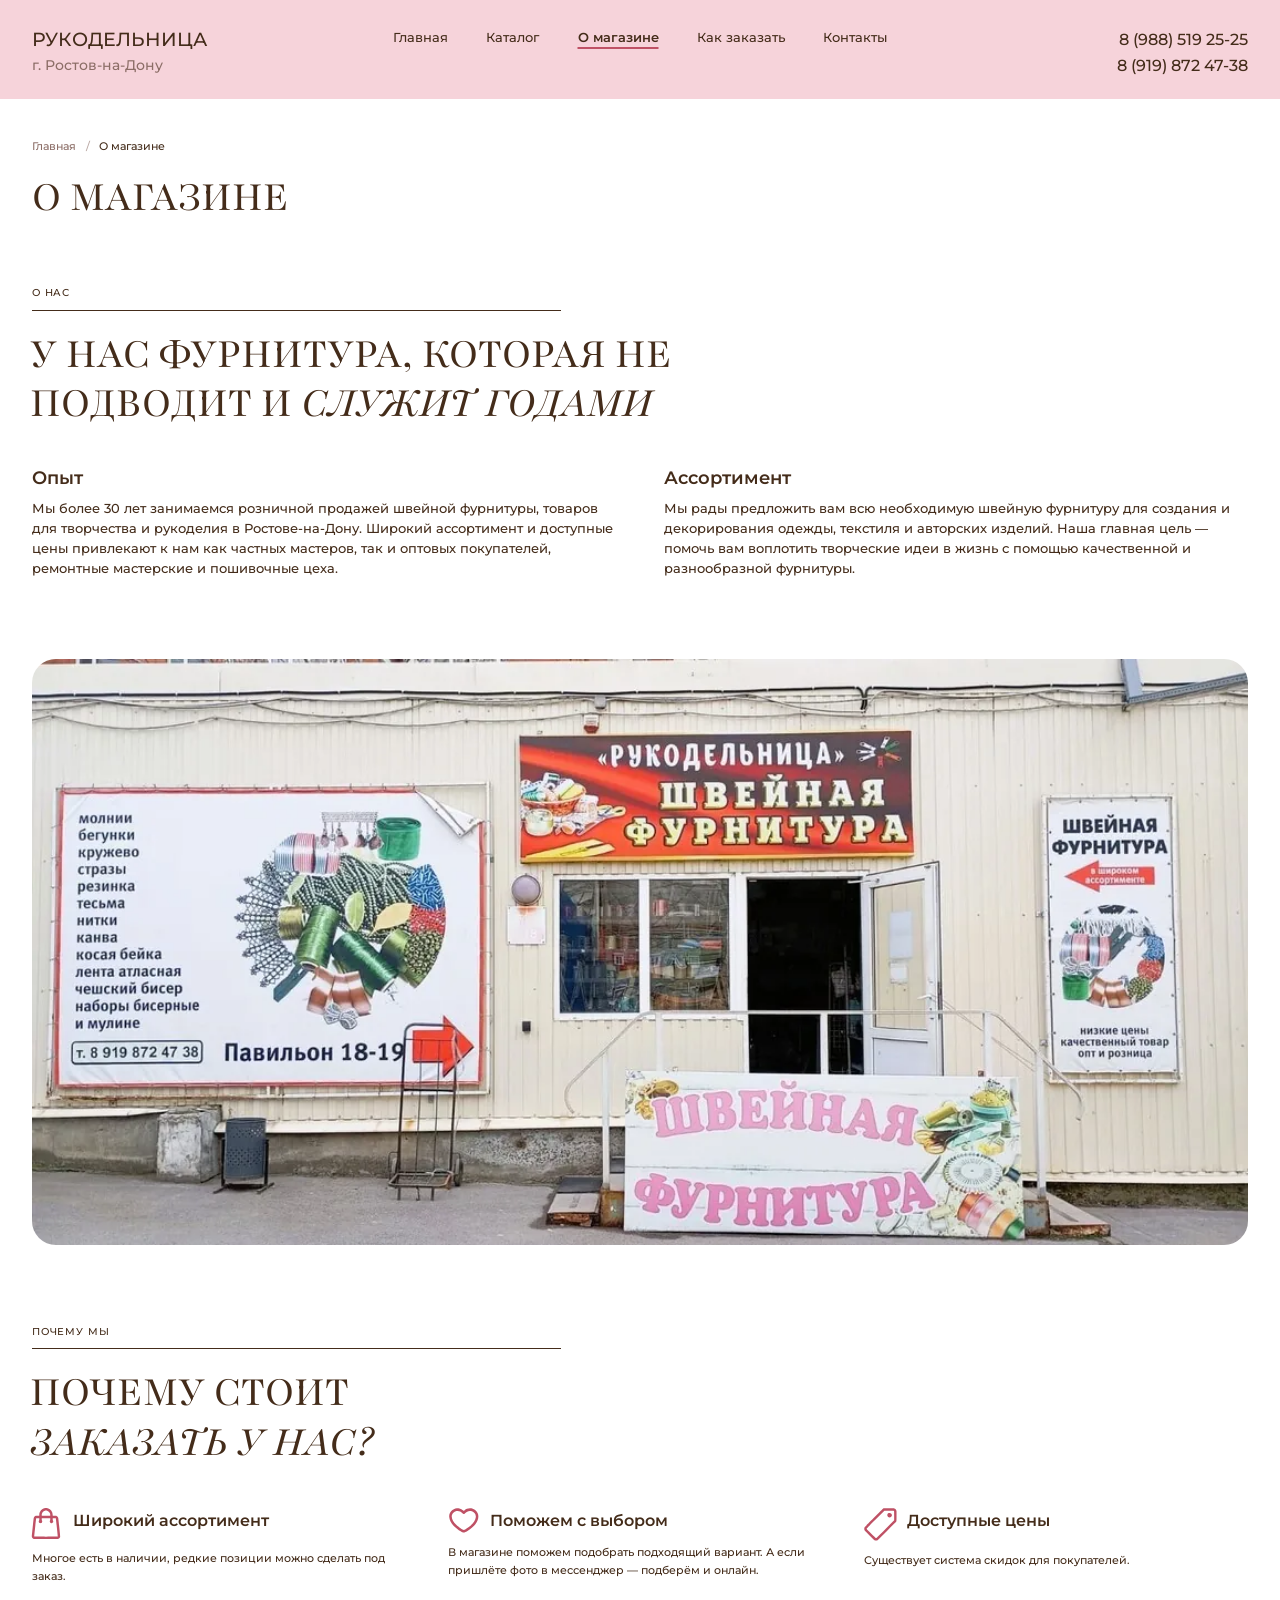
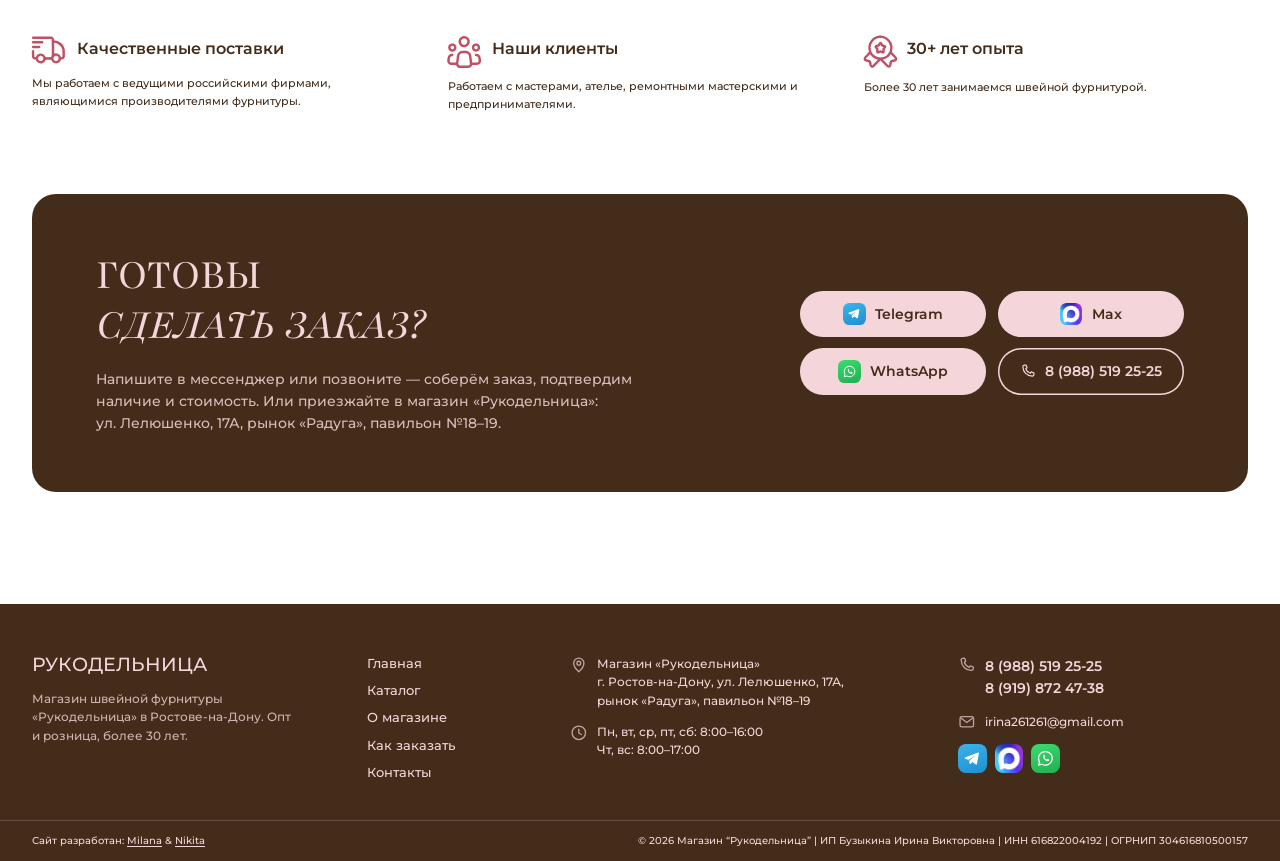
==== about.html @ a3917436 "Приблизить фото кружева №32 без боковых полос" ====
<!DOCTYPE html>
<html lang="ru">
<head>
<meta charset="utf-8">
<meta name="viewport" content="width=device-width, initial-scale=1">
<title>О магазине «Рукодельница» — швейная фурнитура в Ростове-на-Дону</title>
<meta name="description" content="Более 30 лет продаём швейную фурнитуру в Ростове-на-Дону. Опт и розница, помощь с подбором, проверенные поставщики.">
<link rel="canonical" href="https://rukodelnica-rostov.ru/about.html">
<meta name="theme-color" content="#f6d3da">
<meta name="format-detection" content="telephone=no">

<meta property="og:type" content="website">
<meta property="og:locale" content="ru_RU">
<meta property="og:site_name" content="Рукодельница">
<meta property="og:title" content="О магазине «Рукодельница» — швейная фурнитура в Ростове-на-Дону">
<meta property="og:description" content="Более 30 лет продаём швейную фурнитуру в Ростове-на-Дону. Опт и розница, помощь с подбором, проверенные поставщики.">
<meta property="og:url" content="https://rukodelnica-rostov.ru/about.html">
<meta property="og:image" content="https://rukodelnica-rostov.ru/assets/img/shop.jpg">
<meta name="twitter:card" content="summary_large_image">

<link rel="icon" href="assets/img/favicon.svg" type="image/svg+xml">
<link rel="apple-touch-icon" href="assets/img/favicon.svg">

<link rel="preconnect" href="https://fonts.googleapis.com">
<link rel="preconnect" href="https://fonts.gstatic.com" crossorigin>
<link href="https://fonts.googleapis.com/css2?family=Montserrat:wght@500;600;700&family=Playfair:ital,wght@0,400;1,400&display=swap" rel="stylesheet">
<link rel="stylesheet" href="assets/css/style.css?v=lace32-fill-20261017">

<script type="application/ld+json">
{
  "@context": "https://schema.org",
  "@type": [
    "Store",
    "LocalBusiness"
  ],
  "@id": "https://rukodelnica-rostov.ru/#store",
  "name": "Рукодельница — швейная фурнитура",
  "description": "Розничная и мелкооптовая продажа швейной фурнитуры, товаров для творчества и рукоделия в Ростове-на-Дону.",
  "url": "https://rukodelnica-rostov.ru/",
  "image": "https://rukodelnica-rostov.ru/assets/img/shop.jpg",
  "telephone": [
    "+79885192525",
    "+79198724738"
  ],
  "email": "irina261261@gmail.com",
  "priceRange": "$",
  "currenciesAccepted": "RUB",
  "foundingDate": "1995",
  "address": {
    "@type": "PostalAddress",
    "streetAddress": "ул. Лелюшенко, 17А, рынок «Радуга», павильон №18–19",
    "addressLocality": "Ростов-на-Дону",
    "addressRegion": "Ростовская область",
    "addressCountry": "RU"
  },
  "openingHoursSpecification": [
    {
      "@type": "OpeningHoursSpecification",
      "dayOfWeek": [
        "Monday",
        "Tuesday",
        "Wednesday",
        "Friday",
        "Saturday"
      ],
      "opens": "08:00",
      "closes": "16:00"
    },
    {
      "@type": "OpeningHoursSpecification",
      "dayOfWeek": [
        "Thursday",
        "Sunday"
      ],
      "opens": "08:00",
      "closes": "17:00"
    }
  ],
  "sameAs": [
    "https://t.me/furnityra_rostov"
  ],
  "hasOfferCatalog": {
    "@type": "OfferCatalog",
    "name": "Основные виды швейной фурнитуры",
    "itemListElement": [
      {
        "@type": "OfferCatalog",
        "name": "Нитки"
      },
      {
        "@type": "OfferCatalog",
        "name": "Молнии"
      },
      {
        "@type": "OfferCatalog",
        "name": "Тесьма и кружево"
      },
      {
        "@type": "OfferCatalog",
        "name": "Ленты"
      },
      {
        "@type": "OfferCatalog",
        "name": "Кнопки"
      },
      {
        "@type": "OfferCatalog",
        "name": "Бегунки для молний"
      }
    ]
  }
}
</script>
</head>
<body class="inner">
<a class="skip-link" href="#main">Перейти к содержанию</a>

<svg xmlns="http://www.w3.org/2000/svg" style="position:absolute;width:0;height:0;overflow:hidden" aria-hidden="true" focusable="false"><symbol id="i-arrow" viewBox="0 0 420 406"><path d="M 180.169 93.017 C 175.959 93.982, 171.378 98.325, 169.924 102.730 C 167.838 109.051, 170.855 116.331, 176.838 119.410 C 178.302 120.163, 199.300 123.783, 223.500 127.455 C 247.700 131.126, 268.294 134.438, 269.264 134.815 C 270.593 135.331, 248.691 151.876, 180.477 201.888 C 130.673 238.401, 90.076 268.727, 90.259 269.278 C 90.880 271.140, 105.494 290.927, 106.276 290.963 C 106.702 290.984, 147.427 261.393, 196.776 225.206 C 246.124 189.019, 286.974 159.122, 287.554 158.768 C 288.136 158.413, 285.552 177.695, 281.786 201.812 C 274.153 250.701, 273.897 255.196, 278.479 259.978 C 285.695 267.510, 298.178 265.529, 301.835 256.270 C 303.685 251.586, 322.180 128.834, 321.709 124.369 C 321.168 119.252, 318.570 115.606, 314 113.555 C 312.075 112.691, 282.825 107.719, 249 102.505 C 215.175 97.291, 186.600 92.852, 185.500 92.640 C 184.400 92.428, 182.001 92.598, 180.169 93.017" fill="currentColor" fill-rule="evenodd"/></symbol><symbol id="i-badge" viewBox="0 0 460 450"><path d="M 204.625 22.076 C 185.700 25.407, 169.940 31.128, 153.603 40.598 C 141.913 47.374, 134.937 52.940, 122.466 65.440 C 96.638 91.329, 82.082 123.197, 79.040 160.515 C 77.528 179.066, 79.894 200.212, 85.357 216.969 C 87.641 223.975, 87.641 223.975, 60.071 252.642 C 44.907 268.410, 30.611 283.740, 28.302 286.709 C 21.835 295.024, 19.724 301.678, 20.210 312.211 C 20.557 319.720, 21.087 321.852, 24.056 327.660 C 28.469 336.294, 35.356 342.103, 44.544 344.941 C 48.164 346.059, 57.719 347.666, 65.777 348.512 C 87.149 350.757, 87.466 351.085, 90.114 373.789 C 91.122 382.430, 92.459 391.750, 93.086 394.500 C 95.450 404.884, 102.566 413.409, 113 418.356 C 124.695 423.901, 138.804 422.308, 149.453 414.239 C 152.178 412.175, 171.303 392.715, 191.953 370.993 C 212.604 349.272, 229.950 331.500, 230.500 331.500 C 231.050 331.500, 243.835 344.550, 258.911 360.500 C 296.497 400.265, 308.727 412.580, 314.033 416.005 C 329.905 426.248, 350.579 422.219, 362.527 406.554 C 366.514 401.326, 368.758 392.717, 370.552 375.762 C 373.115 351.551, 373.868 350.718, 395.187 348.501 C 403.265 347.661, 412.759 346.083, 416.284 344.994 C 432.453 340, 441.825 325.812, 440.788 307.900 C 440.008 294.425, 437.706 291.019, 409.705 261.899 C 369.411 219.998, 372.978 224.739, 375.581 216.541 C 386.791 181.236, 384.012 141.428, 367.945 107.141 C 351.859 72.815, 321.207 44.067, 285.799 30.098 C 277.007 26.629, 261.849 22.667, 251.308 21.082 C 240.044 19.388, 217.124 19.876, 204.625 22.076 M 210.500 51.075 C 168.290 58.174, 132.803 87.155, 116.610 127.752 C 105.958 154.456, 105.952 187.708, 116.592 215.434 C 131.900 255.319, 167.457 284.509, 210 292.111 C 219.281 293.770, 242.278 293.777, 251 292.125 C 302.458 282.374, 341.400 243.615, 350.592 193 C 352.597 181.962, 352.558 161.985, 350.509 150.504 C 347.447 133.346, 340.778 117.028, 330.687 102 C 324.355 92.572, 309.845 78.130, 299.719 71.179 C 285.630 61.507, 266.280 53.712, 249.668 51.016 C 242.392 49.835, 217.650 49.872, 210.500 51.075 M 223 99.295 C 217.630 100.969, 209.204 110.304, 203.140 121.299 C 198.890 129.004, 197.233 131.137, 195.140 131.593 C 173.442 136.329, 165.014 140.172, 160.579 147.356 C 158.309 151.032, 157.485 153.725, 157.185 158.443 C 156.657 166.725, 159.405 172.478, 169.925 185.114 C 177.929 194.728, 177.929 194.728, 176.866 204.114 C 174.312 226.660, 177.870 237.413, 189.897 243.488 C 196.085 246.613, 205.546 245.288, 219.019 239.408 C 230.539 234.380, 230.539 234.380, 238.019 237.803 C 259.403 247.586, 270.067 247.521, 278.818 237.554 C 283.817 231.861, 285.392 224.655, 284.586 211.171 C 284.212 204.903, 283.694 198.588, 283.436 197.137 C 283.051 194.972, 284.403 192.799, 290.991 185 C 300.294 173.986, 303.200 168.635, 303.798 161.416 C 304.363 154.605, 302.615 149.622, 297.845 144.447 C 292.613 138.771, 285.294 135.829, 265.887 131.600 C 263.845 131.155, 262.098 128.947, 257.902 121.512 C 254.948 116.277, 250.750 109.909, 248.572 107.361 C 241.784 99.420, 232.249 96.412, 223 99.295 M 226.111 141.534 C 218.325 155.219, 215.232 157.561, 200.256 161.110 C 195.440 162.251, 191.332 163.348, 191.127 163.548 C 190.922 163.749, 193.204 166.745, 196.199 170.206 C 207.432 183.189, 208.742 186.960, 207.245 202 C 206.725 207.225, 206.449 211.679, 206.631 211.898 C 206.813 212.117, 210.683 210.559, 215.231 208.436 C 222.353 205.112, 224.471 204.576, 230.500 204.576 C 236.529 204.576, 238.647 205.112, 245.769 208.436 C 250.317 210.559, 254.193 212.117, 254.382 211.898 C 254.572 211.679, 254.309 207.900, 253.798 203.500 C 252.030 188.267, 253.547 183.352, 263.686 171.469 C 267.261 167.280, 270.031 163.702, 269.843 163.518 C 269.654 163.335, 265.560 162.251, 260.744 161.110 C 245.882 157.588, 243.141 155.569, 235.471 142.500 C 232.889 138.100, 230.686 134.397, 230.576 134.271 C 230.465 134.144, 228.456 137.413, 226.111 141.534 M 79.806 275.250 C 51.453 304.598, 50 306.316, 50 310.489 C 50 313.236, 52.010 317, 53.476 317 C 56.073 317, 82.374 320.299, 85.677 321.040 C 95.699 323.286, 107.451 331.795, 112.552 340.498 C 116.676 347.536, 117.978 352.848, 120.005 370.923 C 121.724 386.255, 122.247 388.724, 124.099 390.250 C 125.266 391.212, 126.759 392, 127.417 392 C 130.149 392, 137.062 385.338, 167.113 353.740 L 198.727 320.500 189.613 317.918 C 155.823 308.343, 124.811 286.435, 105.861 258.750 C 103.697 255.588, 101.785 253, 101.614 253 C 101.442 253, 91.629 263.012, 79.806 275.250 M 354.641 259.354 C 332.933 289.776, 302.210 310.553, 265.376 319.722 C 262.252 320.500, 262.252 320.500, 294.070 354 C 323.929 385.437, 330.758 392, 333.611 392 C 334.253 392, 335.725 391.212, 336.881 390.250 C 338.706 388.732, 339.244 386.184, 340.943 371 C 342.954 353.043, 344.298 347.581, 348.448 340.498 C 351.655 335.027, 359.608 327.739, 365.793 324.605 C 372.219 321.348, 376.561 320.396, 393.580 318.509 C 408.947 316.805, 411 315.844, 411 310.351 C 411 306.394, 407.077 301.811, 378.244 272.084 L 359.412 252.668 354.641 259.354" fill="currentColor" fill-rule="evenodd"/></symbol><symbol id="i-bag" viewBox="0 0 440 440"><path d="M 189 26.567 C 174.507 29.091, 161.825 34.095, 151.814 41.239 C 139.122 50.295, 128.090 64.126, 122.301 78.238 C 117.920 88.917, 116.893 94.036, 116.300 108.154 L 115.727 121.808 94.114 122.165 C 73.200 122.511, 72.316 122.609, 66.825 125.172 C 59.080 128.787, 52.596 135.043, 48.978 142.393 C 45.957 148.530, 45.957 148.530, 33.904 262.515 C 25.982 337.438, 22.037 378.417, 22.394 382.093 C 23.729 395.858, 33.085 407.438, 46.544 411.984 C 52.536 414.008, 53.862 414.024, 202.044 413.763 C 351.500 413.500, 351.500 413.500, 357.098 410.751 C 363.654 407.531, 371.233 400.216, 374.057 394.383 C 379.071 384.024, 379.363 389.004, 366.617 267.406 C 360.165 205.858, 354.220 152.811, 353.406 149.525 C 350.547 137.981, 342.887 129.083, 332.147 124.830 C 327.068 122.819, 324.364 122.556, 305.250 122.211 L 284 121.828 283.992 112.664 C 283.959 72.536, 260.691 40.898, 222.500 29.052 C 215.692 26.941, 195.468 25.440, 189 26.567 M 185.688 58.502 C 168.270 63.290, 154.037 77.659, 148.612 95.932 C 147.584 99.395, 147 105.102, 147 111.682 L 147 122 200 122 L 253 122 253 112.210 C 253 106.766, 252.339 99.882, 251.511 96.703 C 246.685 78.175, 231.904 63.264, 213.500 58.357 C 207.213 56.681, 192.025 56.760, 185.688 58.502 M 76.950 155.093 C 75.912 157.033, 53.034 369.148, 53.010 377.050 C 53.005 379.003, 53.540 381.140, 54.200 381.800 C 55.944 383.544, 344.056 383.544, 345.800 381.800 C 346.460 381.140, 347 379.092, 347 377.249 C 347 369.040, 323.906 155.592, 322.885 154.361 C 322.005 153.301, 317.584 153, 302.878 153 L 284 153 284 164.941 C 284 172.565, 284.399 177.128, 285.103 177.564 C 287.190 178.853, 290.980 188.506, 290.968 192.500 C 290.954 197.018, 287.959 204.338, 284.688 207.847 C 278.100 214.915, 266.103 216.594, 257.638 211.634 C 254.481 209.783, 252.013 207.239, 249.949 203.704 C 247.209 199.014, 246.942 197.809, 247.242 191.500 C 247.505 185.956, 248.139 183.620, 250.287 180.270 C 252.836 176.296, 253 175.342, 253 164.520 L 253 153 200 153 L 147 153 147 164.340 C 147 175.049, 147.166 175.982, 149.982 181.090 C 157.176 194.142, 151.179 209.566, 137.347 213.588 C 117.633 219.319, 101.298 196.930, 113.002 180.221 C 115.910 176.071, 116 175.596, 116 164.471 L 116 153 97.035 153 C 78.814 153, 78.026 153.082, 76.950 155.093" fill="currentColor" fill-rule="evenodd"/></symbol><symbol id="i-chev" viewBox="0 0 432 324"><path d="M 36.024 35.721 C 30.900 39.449, 26.803 42.950, 26.921 43.500 C 27.038 44.050, 67.942 100.025, 117.817 167.889 C 167.693 235.753, 209.168 292.343, 209.985 293.644 C 210.801 294.945, 211.770 295.895, 212.136 295.755 C 212.503 295.615, 252.737 243.300, 301.545 179.500 C 350.354 115.700, 393.815 58.936, 398.126 53.358 L 405.964 43.216 396.370 36.005 C 388.311 29.948, 386.561 29.011, 385.427 30.147 C 384.685 30.891, 345.675 81.675, 298.740 143 C 251.804 204.325, 213.009 254.500, 212.529 254.500 C 212.050 254.500, 174.722 204.232, 129.579 142.794 C 84.435 81.356, 47.014 30.605, 46.421 30.015 C 45.650 29.249, 42.672 30.883, 36.024 35.721" fill="currentColor" fill-rule="evenodd"/></symbol><symbol id="i-heart" viewBox="0 0 440 360"><path d="M 125 29.579 C 96.024 32.806, 72.480 44.168, 53.735 63.970 C 33.887 84.936, 25.446 109.367, 27.934 138.642 C 31.546 181.155, 51.284 217.786, 91.771 257.120 C 128.877 293.168, 178.103 326.032, 202.065 330.752 C 209.276 332.173, 210.732 332.171, 218.026 330.734 C 248.680 324.695, 318.791 272.822, 352.151 231.500 C 390.306 184.238, 402.311 130.007, 383.588 89.483 C 372.427 65.327, 349.931 45.494, 322.468 35.598 C 285.577 22.305, 243.601 30.879, 213.810 57.791 C 210.120 61.124, 210.120 61.124, 202.810 55.151 C 188.276 43.276, 171.501 34.955, 155 31.437 C 148.174 29.981, 130.962 28.915, 125 29.579 M 118 62.947 C 101.065 66.546, 87.860 73.953, 76.495 86.228 C 64.308 99.391, 58.025 117.334, 59.445 134.915 C 62.329 170.605, 78.904 200.543, 115.134 235.500 C 147.702 266.923, 196.045 299.500, 210.109 299.500 C 218.963 299.500, 240.610 287.147, 268.199 266.350 C 327.118 221.937, 356.568 180.483, 360.450 136.500 C 363.582 101.014, 338.061 69.733, 300.140 62.578 C 271.388 57.152, 247.021 66.973, 222.857 93.725 C 217.306 99.870, 212.348 101.709, 205.965 99.991 C 202.847 99.151, 199.863 96.764, 192.827 89.481 C 169.714 65.558, 145.732 57.054, 118 62.947" fill="currentColor" fill-rule="evenodd"/></symbol><symbol id="i-mail" viewBox="0 0 434 434"><path d="M 194 29.021 C 147.159 35.537, 105.529 57.630, 75.015 92.165 C 21.987 152.182, 12.775 240.201, 52.242 309.767 C 60.873 324.980, 69.804 336.729, 82.500 349.575 C 100.070 367.350, 114.955 377.929, 137.086 388.368 C 160.765 399.537, 183.269 404.888, 210.093 405.728 C 250.972 407.008, 286.379 397.212, 320.750 375.112 C 325.934 371.779, 328.738 369.379, 328.297 368.654 C 327.693 367.662, 311.306 345.222, 310.363 344.095 C 310.176 343.873, 306.922 345.754, 303.130 348.275 C 276.240 366.155, 244.379 374.937, 211 373.666 C 187.271 372.764, 167.284 367.684, 146.591 357.297 C 102.929 335.381, 73.936 297.534, 62.844 247.975 C 60.783 238.764, 60.504 234.966, 60.536 216.500 C 60.569 197.068, 60.781 194.610, 63.375 183.577 C 68.313 162.573, 75.597 145.570, 86.755 129 C 109.751 94.850, 144.303 71.886, 186.352 62.804 C 194.911 60.956, 199.710 60.609, 217 60.591 C 234.635 60.573, 238.967 60.888, 248 62.845 C 283.022 70.433, 314.572 88.915, 335.886 114.329 C 349.927 131.073, 359.571 148.248, 366.010 167.979 C 372.574 188.095, 373.500 195.578, 373.500 228.500 C 373.500 257.500, 373.500 257.500, 370.534 262.855 C 358.305 284.934, 326.800 284.802, 315.233 262.623 C 312.592 257.559, 312.554 257.189, 311.870 230.500 C 311.015 197.115, 309.284 188.473, 299.997 171.257 C 286.758 146.712, 262.236 128.913, 234 123.355 C 224.397 121.464, 207.658 121.479, 197.821 123.387 C 160.738 130.579, 130.677 161.062, 123.411 198.838 C 121.533 208.604, 121.617 226.227, 123.588 235.792 C 129.338 263.694, 148.328 288.521, 173.763 301.385 C 187.849 308.509, 208.597 312.819, 223 311.612 C 245.161 309.755, 266.466 300.361, 281.705 285.728 C 285.172 282.399, 288.159 279.861, 288.342 280.087 C 288.526 280.314, 290.045 282.525, 291.719 285 C 301.111 298.887, 316.959 308.276, 335.607 311.003 C 364.004 315.155, 392.783 297.112, 403.107 268.683 C 405.182 262.970, 405.384 260.415, 405.761 235.075 C 406.186 206.584, 405.417 194.956, 402.020 178.500 C 388.470 112.866, 339.867 58.372, 276.159 37.385 C 256.705 30.976, 243.950 28.920, 221 28.496 C 209.725 28.288, 197.575 28.524, 194 29.021 M 205.281 155.427 C 186.816 158.937, 169.482 172.151, 161.068 189.131 C 152.095 207.239, 152.095 226.761, 161.068 244.869 C 167.005 256.851, 177.646 267.490, 189.222 273.019 C 208.312 282.136, 225.649 282.031, 245 272.680 C 251.615 269.483, 255.166 266.901, 261.010 261.036 C 273.444 248.558, 279.181 234.873, 279.260 217.500 C 279.343 199.364, 273.829 185.884, 261.011 172.882 C 249.818 161.529, 236.444 155.575, 219.760 154.515 C 215.685 154.256, 209.333 154.656, 205.281 155.427" fill="currentColor" fill-rule="evenodd"/></symbol><symbol id="i-people" viewBox="0 0 480 440"><path d="M 209.023 27.128 C 196.499 30.490, 186.670 36.262, 176.870 46.012 C 169.606 53.239, 167.518 56.092, 163.675 64.049 C 149.910 92.541, 155.116 123.444, 177.402 145.523 C 215.964 183.728, 280.629 166.113, 295.072 113.470 C 297.959 102.946, 297.972 88.626, 295.104 77.700 C 289.872 57.770, 275.002 39.842, 256.787 31.503 C 242.369 24.902, 223.690 23.191, 209.023 27.128 M 219.594 56.023 C 207.457 58.140, 195.529 67.369, 190.180 78.782 C 187.782 83.898, 187.500 85.659, 187.500 95.500 C 187.500 106.002, 187.653 106.805, 190.880 113.234 C 200.982 133.364, 224.808 141.193, 244.981 131.010 C 262.004 122.417, 270.277 104.005, 265.448 85.460 C 262.313 73.420, 255.085 64.802, 243.656 59.479 C 235.725 55.785, 227.627 54.622, 219.594 56.023 M 67.263 118.448 C 49.931 122.398, 34.201 136.896, 29.009 153.705 C 26.284 162.528, 26.270 176.442, 28.977 185.145 C 34.587 203.182, 51.429 217.868, 70.121 221.020 C 97.301 225.605, 124.089 207.304, 129.870 180.201 C 131.289 173.548, 131.305 167.018, 129.922 159.536 C 126.683 142.015, 112.635 125.865, 95.500 119.966 C 87.686 117.275, 75.323 116.611, 67.263 118.448 M 363.263 118.448 C 345.931 122.398, 330.201 136.896, 325.009 153.705 C 322.284 162.528, 322.270 176.442, 324.977 185.145 C 330.587 203.182, 347.429 217.868, 366.121 221.020 C 401.349 226.962, 432.685 195.249, 426.067 160.353 C 422.568 141.901, 408.930 125.967, 391.500 119.966 C 383.686 117.275, 371.323 116.611, 363.263 118.448 M 71.176 149.138 C 66.230 150.563, 59.634 157.663, 58.071 163.245 C 54.410 176.320, 63.045 189.323, 76.296 190.691 C 83.686 191.454, 89.669 189.216, 94.481 183.889 C 99.006 178.880, 100 176.271, 100 169.395 C 100 154.498, 86.210 144.807, 71.176 149.138 M 367.176 149.138 C 362.585 150.460, 355.729 157.599, 354.230 162.616 C 352.349 168.910, 352.739 173.127, 355.750 179.064 C 362.668 192.708, 380.301 195.157, 390.481 183.889 C 395.006 178.880, 396 176.271, 396 169.395 C 396 154.498, 382.210 144.807, 367.176 149.138 M 189 212.052 C 175.567 215.529, 167.633 220.200, 156.950 230.918 C 149.102 238.792, 146.660 242.015, 143.250 249 C 140.968 253.675, 138.587 259.586, 137.960 262.137 C 137.333 264.687, 134.257 287.187, 131.125 312.137 L 125.431 357.500 96.465 357.808 C 61.354 358.182, 58.683 357.779, 51.993 351.088 C 44.462 343.557, 44.205 340.971, 48.447 315.384 C 52.240 292.505, 52.876 290.163, 56.627 285.245 C 60.452 280.230, 66.084 277.873, 76.253 277.031 C 86.185 276.208, 89.301 274.635, 92.305 268.929 C 94.573 264.622, 94.093 256.961, 91.319 253.176 C 87.962 248.596, 83.470 247, 74 247.026 C 63.691 247.054, 58.973 248.070, 50.442 252.101 C 38.542 257.724, 28.049 269.440, 24.003 281.623 C 21.301 289.760, 14.997 328.348, 15.012 336.666 C 15.036 350.608, 19.984 362.137, 30.423 372.577 C 34.680 376.833, 39.744 380.742, 43.131 382.386 C 53.988 387.654, 56.823 387.975, 92.598 387.988 L 125.696 388 129.514 395.750 C 136.343 409.611, 149.881 420.661, 164.028 423.921 C 166.819 424.564, 190.541 424.960, 227.145 424.976 C 282.642 424.999, 286.130 424.895, 292.145 423.036 C 306.533 418.591, 317.343 409.297, 323.812 395.811 L 327.500 388.121 360.540 388.061 C 395.574 387.996, 400.519 387.472, 409.500 382.864 C 425.498 374.657, 435.612 360.414, 438.313 342.287 C 439.291 335.720, 439.049 332.993, 435.606 311.858 C 433.526 299.090, 430.975 285.910, 429.936 282.571 C 423.316 261.295, 403.095 246.994, 379.645 247.004 C 372.284 247.007, 369.864 247.395, 367.241 248.995 C 357.880 254.702, 357.547 268.726, 366.631 274.678 C 368.425 275.854, 372.391 276.706, 378.241 277.174 C 389.195 278.049, 394.646 280.833, 398.594 287.571 C 401.939 293.278, 408.288 327.966, 407.757 337.633 C 407.334 345.326, 404.012 350.733, 397.272 354.695 C 392.500 357.500, 392.500 357.500, 360.250 357.801 C 336.798 358.020, 328 357.795, 328 356.975 C 328 356.354, 325.524 335.969, 322.498 311.673 C 315.212 253.175, 313.346 247.355, 296.438 230.380 C 289.852 223.769, 286.600 221.397, 278.925 217.608 C 264.842 210.657, 260.431 210.028, 226 210.072 C 200.117 210.106, 195.581 210.348, 189 212.052 M 199.126 241.078 C 184.953 243.560, 171.947 255.374, 167.849 269.491 C 166.506 274.117, 154.997 367.150, 155.022 373.179 C 155.064 383.428, 160.542 390.648, 170.465 393.533 C 175.045 394.864, 183.319 395.042, 229.148 394.791 C 282.500 394.500, 282.500 394.500, 287.363 392.106 C 292.772 389.444, 297.508 383.141, 298.641 377.098 C 299.582 372.085, 287.488 275.302, 284.946 267.500 C 281.362 256.501, 272.523 247.311, 261.282 242.898 C 255.880 240.777, 253.825 240.612, 230 240.383 C 215.975 240.248, 202.082 240.561, 199.126 241.078" fill="currentColor" fill-rule="evenodd"/></symbol><symbol id="i-phone" viewBox="0 0 434 490"><path d="M 78.367 58.617 C 44.681 97.140, 40.663 102.953, 34.020 122.782 C 22.456 157.297, 27.672 205.475, 48.363 255.271 C 82.137 336.553, 155.034 415.943, 224.004 446.555 C 249.702 457.961, 264.954 461.490, 288.500 461.480 C 305.113 461.472, 305.716 461.397, 315 458.187 C 327.293 453.936, 336.841 448.439, 346.311 440.159 C 352.022 435.165, 393.467 388.841, 404.837 374.743 C 406.018 373.278, 400.378 366.423, 356.436 315.917 C 308.467 260.781, 306.642 258.820, 305.099 260.779 C 304.220 261.896, 292.068 275.904, 278.095 291.908 L 252.689 321.006 245.270 317.004 C 205.922 295.780, 173.495 258.456, 154.466 212.486 C 151.278 204.785, 151.036 203.614, 152.331 202.150 C 174.878 176.665, 203.996 142.294, 203.783 141.417 C 203.573 140.553, 127.371 52.462, 107.938 30.617 C 105.373 27.734, 105.373 27.734, 78.367 58.617 M 90.404 96.971 C 72.878 117.069, 69.066 122.577, 65.105 133.522 C 61.029 144.787, 59.577 155.902, 60.347 169.943 C 63.671 230.580, 101.161 302.142, 159.128 358.501 C 202.886 401.046, 249.656 425, 288.966 425 C 308.688 425, 321.760 418.091, 338.584 398.773 C 343.488 393.143, 350.527 385.099, 354.228 380.897 L 360.955 373.258 333.884 342.198 L 306.813 311.138 283.784 337.597 C 264.032 360.293, 260.453 363.964, 258.628 363.400 C 253.607 361.849, 229.768 349.731, 221.500 344.526 C 193.665 327.005, 168.850 302.680, 149.730 274.175 C 141.708 262.216, 133.466 247.385, 127.930 234.951 C 121.847 221.288, 112.959 195.877, 113.790 194.524 C 114.180 193.888, 124.400 181.995, 136.500 168.095 C 148.600 154.195, 158.625 142.489, 158.777 142.081 C 158.986 141.519, 113.364 88.318, 106.559 81.190 C 105.543 80.125, 102.517 83.081, 90.404 96.971" fill="currentColor" fill-rule="evenodd"/></symbol><symbol id="i-star" viewBox="0 0 416 384"><path d="M 203.994 28.879 C 198.981 30.515, 195.051 33.067, 192.645 36.249 C 191.294 38.037, 181.106 61.100, 170.006 87.500 C 158.906 113.900, 149.526 135.790, 149.162 136.144 C 148.798 136.498, 124.875 138.839, 96 141.348 C 67.125 143.856, 41.925 146.439, 40 147.088 C 31.940 149.805, 26.060 158.575, 26.022 167.934 C 25.981 178.019, 26.293 178.359, 70.471 216.399 C 92.762 235.593, 111 251.956, 111 252.762 C 111 253.568, 105.770 276.564, 99.377 303.864 C 92.985 331.164, 87.728 355.525, 87.697 358 C 87.629 363.318, 89.893 368.488, 94.236 372.930 C 99.016 377.819, 102.764 379.411, 109.605 379.458 C 115.710 379.500, 115.710 379.500, 162.105 351.595 C 187.622 336.247, 208.985 323.684, 209.577 323.678 C 210.170 323.672, 231.545 336.224, 257.077 351.572 C 303.500 379.478, 303.500 379.478, 309.500 379.447 C 316.192 379.413, 320.077 377.769, 324.923 372.923 C 329.523 368.324, 331.381 364.149, 331.343 358.500 C 331.325 355.750, 326.065 331.071, 319.655 303.658 C 313.245 276.246, 308 253.268, 308 252.597 C 308 251.926, 326.166 235.725, 348.368 216.595 C 376.419 192.427, 389.438 180.565, 391.035 177.724 C 395.797 169.251, 393.402 158.210, 385.194 150.794 C 380.011 146.112, 378.788 145.929, 319 140.884 C 292.325 138.634, 270.215 136.502, 269.866 136.146 C 269.517 135.791, 260.169 113.929, 249.093 87.565 C 238.018 61.201, 227.815 38.135, 226.420 36.306 C 221.865 30.334, 210.781 26.663, 203.994 28.879" fill="currentColor" fill-rule="evenodd"/></symbol><symbol id="i-tag" viewBox="0 0 460 460"><path d="M 271.882 29.381 C 269.893 30.092, 266.743 31.626, 264.882 32.789 C 263.022 33.953, 210.592 85.889, 148.372 148.203 C 41.357 255.378, 35.062 261.877, 31.872 268.479 C 28.719 275.004, 28.502 276.109, 28.535 285.479 C 28.580 298.268, 30.890 304.527, 39.006 313.852 C 42.188 317.509, 68.351 343.930, 97.146 372.567 C 145.251 420.409, 150.068 424.913, 156.500 428.067 C 163.126 431.317, 164.062 431.500, 174.021 431.500 C 193.274 431.500, 181.387 441.850, 312.188 311.201 C 394.520 228.964, 426.651 196.246, 428.688 192.573 C 431.500 187.500, 431.500 187.500, 431.804 126 C 432.076 71.048, 431.931 63.831, 430.436 58.221 C 426.870 44.842, 416.501 34.088, 403.207 29.982 C 397.100 28.096, 393.852 28.002, 336.145 28.044 C 289.182 28.078, 274.684 28.379, 271.882 29.381 M 169.739 169.769 C 59 280.539, 59 280.539, 59.002 285.519 C 59.004 290.500, 59.004 290.500, 113.475 345 C 143.917 375.459, 169.292 400.057, 170.998 400.763 C 172.676 401.457, 175.276 401.742, 176.775 401.394 C 178.645 400.961, 214.388 365.916, 290.750 289.642 L 402 178.521 401.989 125.010 C 401.983 95.580, 401.700 69.815, 401.359 67.757 C 401.019 65.698, 399.612 62.885, 398.234 61.507 C 395.727 59, 395.727 59, 338.103 59 L 280.479 59 169.739 169.769 M 334.305 88.049 C 324.217 92.029, 316 104.127, 316 115 C 316 129.952, 329.736 144, 344.356 144 C 352.572 144, 358.849 141.311, 364.993 135.161 C 376.448 123.694, 377.102 108.004, 366.611 96.335 C 358.086 86.853, 345.511 83.628, 334.305 88.049" fill="currentColor" fill-rule="evenodd"/></symbol><symbol id="i-tg" viewBox="0 0 462 392"><path d="M 396.500 29.195 C 379.796 34.970, 336.794 51.745, 311 62.549 C 303.575 65.659, 295.025 69.211, 292 70.443 C 288.975 71.674, 283.350 74.049, 279.500 75.721 C 275.650 77.393, 260.575 83.825, 246 90.015 C 185.111 115.873, 122.182 142.937, 105.500 150.440 C 98.389 153.638, 91.978 156.501, 67.766 167.295 C 41.290 179.097, 34.112 183.243, 30.250 188.963 C 26.762 194.130, 27.506 201.211, 31.913 204.788 C 35.904 208.026, 40.980 210.803, 46.500 212.768 C 52.245 214.813, 75.779 222.081, 81 223.423 C 82.375 223.776, 89.350 225.581, 96.500 227.435 C 113.128 231.746, 126.762 234.050, 131.652 233.376 C 138.652 232.412, 148.446 229.811, 152.109 227.943 C 158.090 224.894, 181.656 210.259, 195.500 200.996 C 209.047 191.933, 222.221 182.755, 254.937 159.587 C 277.298 143.753, 306.239 124.314, 316.668 118.124 C 322.380 114.734, 324.615 113.934, 327.668 114.185 C 331.295 114.483, 331.516 114.697, 331.806 118.185 C 332.168 122.531, 331.138 123.844, 312.064 143.348 C 298.497 157.221, 244.012 207.865, 229.757 219.853 C 214.226 232.913, 206.792 242.239, 204.297 251.795 C 203.080 256.456, 203.096 257.818, 204.422 262.379 C 206.681 270.149, 211.372 274.204, 240 293.132 C 254.025 302.405, 270.225 313.351, 276 317.457 C 297.425 332.690, 329.727 353.960, 336.786 357.482 C 347.179 362.668, 352.310 363.977, 362.290 363.989 C 372.542 364.002, 376.989 362.263, 381.882 356.327 C 389.788 346.735, 394.436 330.474, 398.409 298.500 C 399.825 287.098, 401.195 277.834, 404.470 257.500 C 405.267 252.550, 406.825 242.875, 407.932 236 C 409.039 229.125, 410.884 217.650, 412.032 210.500 C 413.180 203.350, 414.957 192.325, 415.981 186 C 417.006 179.675, 418.796 168.200, 419.960 160.500 C 421.124 152.800, 422.496 144.025, 423.009 141 C 423.522 137.975, 425.101 127.175, 426.518 117 C 427.935 106.825, 430.065 92.650, 431.252 85.500 C 432.784 76.268, 433.422 68.008, 433.454 57 C 433.499 41.865, 433.435 41.390, 430.759 36.837 C 426.337 29.315, 423.243 27.986, 410.382 28.079 C 404.397 28.122, 398.150 28.625, 396.500 29.195" fill="currentColor" fill-rule="evenodd"/></symbol><symbol id="i-truck" viewBox="0 0 480 400"><path d="M 35.123 32.002 C 21.728 35.165, 19.004 50.939, 30.384 59.438 C 33.125 61.485, 33.967 61.504, 147.323 62.017 C 240.731 62.440, 262.111 62.783, 264.858 63.902 C 271.805 66.734, 271.444 61.259, 272 172 C 272.500 271.500, 272.500 271.500, 269.840 276.500 C 268.377 279.250, 266.618 283.413, 265.932 285.750 C 264.683 290, 264.683 290, 230.024 290 C 195.365 290, 195.365 290, 193.704 284.750 C 189.234 270.623, 175.937 255.755, 161.646 248.902 C 142.901 239.913, 124.950 239.977, 106.218 249.097 C 91.990 256.023, 81.277 267.739, 75.444 282.750 C 72.957 289.150, 72.326 289.997, 70.063 289.976 C 65.013 289.929, 59.641 288.096, 57.093 285.549 C 54.500 282.958, 54.500 282.958, 54 246.729 C 53.532 212.802, 53.373 210.284, 51.500 207.105 C 48.622 202.219, 44.839 199.785, 39.324 199.271 C 33.677 198.745, 29.088 201.264, 25.202 207.024 C 22.857 210.500, 22.857 210.500, 23.266 247.500 C 23.715 288.172, 24.039 290.711, 29.974 299.960 C 34.405 306.864, 41.078 312.673, 48.647 316.215 C 53.847 318.649, 56.920 319.361, 63.957 319.762 C 72.762 320.264, 72.762 320.264, 73.995 324.382 C 79.728 343.542, 97.251 360.629, 116.921 366.240 C 126.340 368.927, 143.242 368.847, 152 366.073 C 171.792 359.806, 188.589 343.497, 194.046 325.250 C 195.317 321, 195.317 321, 229.976 321 C 264.635 321, 264.635 321, 266.305 326.298 C 272.014 344.410, 289.485 360.724, 309.358 366.502 C 317.371 368.831, 334.335 368.690, 343.079 366.221 C 362.201 360.822, 379.882 343.777, 385.890 324.951 C 387.023 321.401, 387.023 321.401, 396.245 320.237 C 417.109 317.604, 431.651 304.711, 435.992 285 C 436.873 280.996, 437.075 268.891, 436.732 240.500 C 436.315 205.894, 436.030 200.454, 434.203 192.218 C 426.286 156.541, 408.194 127.887, 380.500 107.166 C 370.379 99.594, 352.380 90.162, 340.373 86.140 C 332.596 83.535, 315.366 80.004, 310.343 79.986 C 303.345 79.961, 302.002 79.181, 301.985 75.133 C 301.947 65.706, 297.295 53.041, 291.297 46.034 C 283.112 36.471, 274.172 33.188, 253 31.969 C 233.901 30.869, 39.797 30.899, 35.123 32.002 M 30.922 91.274 C 25.263 95.087, 22.748 99.706, 23.271 105.324 C 23.785 110.839, 26.219 114.622, 31.105 117.500 C 34.375 119.426, 36.598 119.511, 91.500 119.812 C 122.850 119.983, 150.903 119.833, 153.839 119.478 C 166.714 117.924, 172.645 104.447, 164.829 94.509 C 160.446 88.938, 161.233 89, 95.180 89 C 34.296 89, 34.296 89, 30.922 91.274 M 303 178.117 C 303 246.233, 303 246.233, 305.250 245.578 C 318.285 241.780, 326.408 241.269, 337.792 243.532 C 359.283 247.804, 377.561 263.515, 385.160 284.250 C 387.268 290, 387.268 290, 391.884 289.985 C 397.705 289.967, 400.814 288.400, 403.789 283.985 C 406.139 280.500, 406.139 280.500, 405.763 241 C 405.391 201.812, 405.367 201.421, 402.694 191.523 C 391.458 149.909, 357.656 118.879, 315.565 111.539 C 310.710 110.693, 305.897 110, 304.869 110 C 303.062 110, 303 112.258, 303 178.117 M 35.123 146.981 C 27.460 148.838, 22.577 155.418, 23.335 162.864 C 23.841 167.827, 26.200 171.490, 30.990 174.750 C 34.290 176.996, 34.370 177, 76.398 176.984 C 118.184 176.967, 118.530 176.950, 122.500 174.718 C 132.699 168.985, 132.424 154.680, 121.997 148.554 C 118.641 146.583, 116.887 146.493, 78.500 146.331 C 56.500 146.238, 36.980 146.530, 35.123 146.981 M 123.332 274.790 C 96.649 284.325, 94.341 321.712, 119.644 334.533 C 124.771 337.130, 126.559 337.500, 134 337.500 C 141.286 337.500, 143.315 337.100, 148.203 334.700 C 167.767 325.092, 172.610 299.676, 157.936 283.620 C 151.800 276.906, 145.113 273.836, 135.500 273.320 C 130.447 273.049, 127.062 273.458, 123.332 274.790 M 316.500 274.339 C 309.894 276.527, 306.614 278.611, 302.150 283.454 C 287.198 299.675, 291.957 324.957, 311.797 334.700 C 316.685 337.100, 318.714 337.500, 326 337.500 C 336.322 337.500, 342.048 335.106, 349.174 327.809 C 364.104 312.521, 359.531 285.767, 340.387 276.401 C 333.798 273.177, 322.859 272.233, 316.500 274.339" fill="currentColor" fill-rule="evenodd"/></symbol></svg>
<svg xmlns="http://www.w3.org/2000/svg" style="position:absolute;width:0;height:0;overflow:hidden" aria-hidden="true" focusable="false"><symbol id="i-wa" viewBox="0 0 24 24"><path d="M12 2.2a9.8 9.8 0 0 0-8.4 14.8L2.3 21.7l4.8-1.3A9.8 9.8 0 1 0 12 2.2z" fill="none" stroke="currentColor" stroke-width="1.8" stroke-linejoin="round"/><path d="M8.7 7.3c.3-.4.6-.4.8-.4h.6c.2 0 .4 0 .6.4l.8 1.9c.1.3.1.5-.1.7l-.5.6c-.2.2-.2.4-.1.6.6 1.1 1.5 2 2.6 2.6.2.1.4.1.6-.1l.6-.7c.2-.2.4-.3.7-.2l1.9.9c.3.1.4.3.4.5 0 .6-.3 1.3-.8 1.7-.6.5-1.5.6-2.4.3-2.5-.8-4.5-2.8-5.3-5.2-.3-.9-.2-2 .6-2.6z" fill="currentColor"/></symbol><symbol id="i-tg2" viewBox="0 0 24 24"><path d="M21.4 3.6 2.9 10.8c-.8.3-.8 1.5.1 1.7l4.6 1.4 1.8 5.6c.2.7 1.1.9 1.6.4l2.6-2.5 4.8 3.5c.6.4 1.4.1 1.6-.6L22.9 5c.2-1-.7-1.8-1.5-1.4zM9.6 14.6l-.4 3.6-1.3-4.3 9.8-6.2-8.1 6.9z" fill="currentColor"/></symbol><symbol id="i-max" viewBox="0 0 24 24"><path d="M12 2.2C6.6 2.2 2.2 6.3 2.2 11.4c0 2.6 1.1 4.9 3 6.6v4l3.7-2a10.8 10.8 0 0 0 3.1.5c5.4 0 9.8-4.1 9.8-9.1S17.4 2.2 12 2.2z" fill="none" stroke="currentColor" stroke-width="1.8" stroke-linejoin="round"/><path d="M7.6 14.4V8.6l4.4 3.9 4.4-3.9v5.8" fill="none" stroke="currentColor" stroke-width="1.9" stroke-linecap="round" stroke-linejoin="round"/></symbol><symbol id="i-pin" viewBox="0 0 24 24"><path d="M12 21.5s-7-6.1-7-11.6a7 7 0 0 1 14 0c0 5.5-7 11.6-7 11.6z" fill="none" stroke="currentColor" stroke-width="1.8" stroke-linejoin="round"/><circle cx="12" cy="9.8" r="2.6" fill="none" stroke="currentColor" stroke-width="1.8"/></symbol><symbol id="i-clock" viewBox="0 0 24 24"><circle cx="12" cy="12" r="9.2" fill="none" stroke="currentColor" stroke-width="1.8"/><path d="M12 7v5.3l3.4 2" fill="none" stroke="currentColor" stroke-width="1.8" stroke-linecap="round" stroke-linejoin="round"/></symbol><symbol id="i-call" viewBox="0 0 24 24"><path d="M6.6 3.2 9 3l1.6 4.2-2 1.4a11 11 0 0 0 6.8 6.8l1.4-2L21 15l-.2 2.4c-.1 1.3-1.2 2.4-2.6 2.3C10.2 19.3 4.7 13.8 4.3 5.8c-.1-1.4 1-2.5 2.3-2.6z" fill="none" stroke="currentColor" stroke-width="1.8" stroke-linejoin="round"/></symbol><symbol id="i-at" viewBox="0 0 24 24"><rect x="2.8" y="5" width="18.4" height="14" rx="2.4" fill="none" stroke="currentColor" stroke-width="1.8"/><path d="m3.5 6.5 8.5 6.4 8.5-6.4" fill="none" stroke="currentColor" stroke-width="1.8" stroke-linejoin="round"/></symbol></svg>

<div class="page">
  <div class="decor" aria-hidden="true"></div>

  <header class="site-header">
    <div class="site-header__inner">
      <a class="logo" href="./" aria-label="Рукодельница — швейная фурнитура, Ростов-на-Дону. На главную">
        <span class="logo__name">Рукодельница</span>
        <span class="logo__city">г. Ростов-на-Дону</span>
      </a>

      <button class="nav-toggle" type="button" id="nav-toggle" aria-controls="site-nav" aria-expanded="false" aria-label="Открыть меню">
        <span class="nav-toggle__bar"></span>
      </button>

      <nav class="nav" id="site-nav" aria-label="Основная навигация">
        <ul class="nav__list">
          <li><a class="nav__link" href="./">Главная</a></li>
          <li><a class="nav__link" href="catalog.html">Каталог</a></li>
          <li><a class="nav__link" href="about.html" aria-current="page">О магазине</a></li>
          <li><a class="nav__link" href="order.html">Как заказать</a></li>
          <li><a class="nav__link" href="contacts.html">Контакты</a></li>
        </ul>
      </nav>

      <p class="site-header__phones">
        <a class="site-header__phone" href="tel:+79885192525">8 (988) 519 25-25</a>
        <a class="site-header__phone" href="tel:+79198724738">8 (919) 872 47-38</a>
      </p>
    </div>
  </header>

  <main id="main">

    <!-- ================= Заголовок страницы ================= -->
    <section class="page-head">
      <div class="container">
        <nav class="crumbs" aria-label="Навигационная цепочка">
          <ol class="crumbs__list">
            <li><a href="./">Главная</a></li>

            <li><span aria-current="page">О магазине</span></li>
          </ol>
        </nav>
        <h1 class="page-title">О магазине</h1>
      </div>
    </section>

    <!-- ================= О нас ================= -->
    <section class="about about--page" id="about">
      <div class="container">
        <div class="section-head">
          <p class="eyebrow">О нас</p>
          <h2 class="section-title">У нас фурнитура, которая не <br>подводит и <em>служит годами</em></h2>
        </div>

        <div class="about__grid">
          <div>
            <h3 class="about__subtitle">Опыт</h3>
            <p class="about__text">Мы более 30 лет занимаемся розничной продажей <br class="br-lg">швейной фурнитуры, товаров для творчества <br class="br-lg">и рукоделия в Ростове-на-Дону. Широкий <br class="br-lg">ассортимент и доступные цены привлекают к нам <br class="br-lg">как частных мастеров, так и оптовых покупателей, <br class="br-lg">ремонтные мастерские и пошивочные цеха.</p>
          </div>
          <div>
            <h3 class="about__subtitle">Ассортимент</h3>
            <p class="about__text">Мы рады предложить вам всю необходимую <br class="br-lg">швейную фурнитуру для создания <br class="br-lg">и декорирования одежды, текстиля и авторских <br class="br-lg">изделий. Наша главная цель&nbsp;— помочь вам <br class="br-lg">воплотить творческие идеи в жизнь с помощью <br class="br-lg">качественной и разнообразной фурнитуры.</p>
          </div>
        </div>
      </div>
    </section>

    <!-- ================= Фото магазина ================= -->
    <section class="storefront" aria-label="Наш магазин">
      <div class="container">
        <figure class="photo storefront__frame">
          <picture>
            <source type="image/webp" srcset="assets/img/shop.webp">
            <img src="assets/img/shop.jpg" width="1099" height="529" loading="lazy" decoding="async" alt="Вход в магазин «Рукодельница» на рынке «Радуга» в Ростове-на-Дону">
          </picture>
        </figure>
      </div>
    </section>

    <!-- ================= Преимущества ================= -->
    <section class="features" id="features">
      <div class="container">
        <div class="section-head">
          <p class="eyebrow">Почему мы</p>
          <h2 class="section-title">Почему стоит <br><em>заказать у нас?</em></h2>
        </div>

        <ul class="features__grid">
          <li class="feature">
            <div class="feature__head">
              <span class="feature__icon feature__icon--bag"><svg viewBox="0 0 440 440" aria-hidden="true"><use href="#i-bag"></use></svg></span>
              <h3 class="feature__title">Широкий ассортимент</h3>
            </div>
            <p class="feature__text">Многое есть в наличии, редкие <br class="br-lg">позиции можно сделать под заказ.</p>
          </li>
          <li class="feature">
            <div class="feature__head">
              <span class="feature__icon feature__icon--heart"><svg viewBox="0 0 440 360" aria-hidden="true"><use href="#i-heart"></use></svg></span>
              <h3 class="feature__title">Поможем с выбором</h3>
            </div>
            <p class="feature__text">В магазине поможем подобрать подходящий вариант. А&nbsp;если пришлёте фото в&nbsp;мессенджер&nbsp;— подберём и&nbsp;онлайн.</p>
          </li>
          <li class="feature">
            <div class="feature__head">
              <span class="feature__icon feature__icon--tag"><svg viewBox="0 0 460 460" aria-hidden="true"><use href="#i-tag"></use></svg></span>
              <h3 class="feature__title">Доступные цены</h3>
            </div>
            <p class="feature__text">Существует система скидок <br class="br-lg">для покупателей.</p>
          </li>
          <li class="feature">
            <div class="feature__head">
              <span class="feature__icon feature__icon--truck"><svg viewBox="0 0 480 400" aria-hidden="true"><use href="#i-truck"></use></svg></span>
              <h3 class="feature__title">Качественные поставки</h3>
            </div>
            <p class="feature__text">Мы работаем с ведущими российскими <br class="br-lg">фирмами, являющимися <br class="br-lg">производителями фурнитуры.</p>
          </li>
          <li class="feature">
            <div class="feature__head">
              <span class="feature__icon feature__icon--people"><svg viewBox="0 0 480 440" aria-hidden="true"><use href="#i-people"></use></svg></span>
              <h3 class="feature__title">Наши клиенты</h3>
            </div>
            <p class="feature__text">Работаем с мастерами, ателье, <br class="br-lg">ремонтными мастерскими <br class="br-lg">и предпринимателями.</p>
          </li>
          <li class="feature">
            <div class="feature__head">
              <span class="feature__icon feature__icon--badge"><svg viewBox="0 0 460 450" aria-hidden="true"><use href="#i-badge"></use></svg></span>
              <h3 class="feature__title">30+ лет опыта</h3>
            </div>
            <p class="feature__text">Более 30 лет занимаемся <br class="br-lg">швейной фурнитурой.</p>
          </li>
        </ul>
      </div>
    </section>

    <!-- ================= Финальный призыв ================= -->
    <section class="finale" aria-labelledby="finale-title">
      <div class="container">
        <div class="finale__card">
          <div class="finale__body">
            <h2 class="finale__title" id="finale-title">Готовы <br><em>сделать заказ?</em></h2>
            <p class="finale__text">Напишите в&nbsp;мессенджер или позвоните&nbsp;— соберём заказ, подтвердим наличие и&nbsp;стоимость. Или приезжайте в&nbsp;магазин «Рукодельница»: ул.&nbsp;Лелюшенко, 17А, рынок «Радуга», павильон №18–19.</p>
          </div>
          <div class="finale__actions">
            <a class="chip-btn" href="https://t.me/furnityra_rostov" target="_blank" rel="noopener"><span class="app app--tg app--xs"><svg width="22" height="22" aria-hidden="true" focusable="false"><use href="#i-tg2"></use></svg></span>Telegram</a>
            <a class="chip-btn" href="https://max.ru/" target="_blank" rel="noopener"><img class="app app--xs" src="assets/img/max-logo.png" width="40" height="40" alt="">Max</a>
            <a class="chip-btn" href="https://wa.me/79885192525" target="_blank" rel="noopener"><span class="app app--wa app--xs"><svg width="22" height="22" aria-hidden="true" focusable="false"><use href="#i-wa"></use></svg></span>WhatsApp</a>
            <a class="chip-btn chip-btn--outline" href="tel:+79885192525"><svg class="ico" width="22" height="22" aria-hidden="true" focusable="false"><use href="#i-call"></use></svg>8 (988) 519 25-25</a>
          </div>
        </div>
      </div>
    </section>


  </main>

  <footer class="site-footer">
    <div class="container site-footer__top">
      <div class="site-footer__brand">
        <a class="site-footer__logo" href="./">Рукодельница</a>
        <p>Магазин швейной фурнитуры «Рукодельница» в&nbsp;Ростове-на-Дону. Опт и&nbsp;розница, более 30&nbsp;лет.</p>
      </div>
      <nav class="site-footer__nav" aria-label="Разделы сайта">
        <ul>
          <li><a href="./">Главная</a></li>
          <li><a href="catalog.html">Каталог</a></li>
          <li><a href="about.html">О магазине</a></li>
          <li><a href="order.html">Как заказать</a></li>
          <li><a href="contacts.html">Контакты</a></li>
        </ul>
      </nav>
      <address class="site-footer__contacts">
        <p class="fline"><svg class="ico" width="22" height="22" aria-hidden="true" focusable="false"><use href="#i-pin"></use></svg><span>Магазин «Рукодельница» <br>г.&nbsp;Ростов-на-Дону, ул.&nbsp;Лелюшенко, 17А, <br>рынок «Радуга», павильон №18–19</span></p>
        <p class="fline"><svg class="ico" width="22" height="22" aria-hidden="true" focusable="false"><use href="#i-clock"></use></svg><span>Пн, вт, ср, пт, сб: 8:00–16:00 <br>Чт, вс: 8:00–17:00</span></p>
      </address>
      <div class="site-footer__reach">
        <p class="fline"><svg class="ico" width="22" height="22" aria-hidden="true" focusable="false"><use href="#i-call"></use></svg><span><a class="fline__big" href="tel:+79885192525">8 (988) 519 25-25</a><br><a class="fline__big" href="tel:+79198724738">8 (919) 872 47-38</a></span></p>
        <p class="fline"><svg class="ico" width="22" height="22" aria-hidden="true" focusable="false"><use href="#i-at"></use></svg><span><a href="mailto:irina261261@gmail.com">irina261261@gmail.com</a></span></p>
        <div class="site-footer__msg">
          <a class="app-link app-link--footer" href="https://t.me/furnityra_rostov" target="_blank" rel="noopener" aria-label="Написать в Telegram" title="Telegram"><span class="app app--tg "><svg width="22" height="22" aria-hidden="true" focusable="false"><use href="#i-tg2"></use></svg></span></a><a class="app-link app-link--footer" href="https://max.ru/" target="_blank" rel="noopener" aria-label="Написать в Max" title="Max"><img class="app " src="assets/img/max-logo.png" width="40" height="40" alt=""></a><a class="app-link app-link--footer" href="https://wa.me/79885192525" target="_blank" rel="noopener" aria-label="Написать в WhatsApp" title="WhatsApp"><span class="app app--wa "><svg width="22" height="22" aria-hidden="true" focusable="false"><use href="#i-wa"></use></svg></span></a>
        </div>
      </div>
    </div>
    <div class="container site-footer__inner">
      <p>Сайт разработан: <a href="https://profi.ru/profile/PopiyevaMS/share" target="_blank" rel="noopener">Milana</a> &amp; <a href="https://profi.ru/profile/IsayevNM4/share" target="_blank" rel="noopener">Nikita</a></p>
      <p>© 2026 Магазин “Рукодельница” | ИП Бузыкина Ирина Викторовна | ИНН 616822004192 | ОГРНИП 304616810500157</p>
    </div>
  </footer>
</div>
<a class="call-fab" href="tel:+79885192525" aria-label="Позвонить в магазин">
  <svg viewBox="0 0 434 490" aria-hidden="true" focusable="false"><use href="#i-phone"></use></svg>
</a>
<script src="assets/js/main.js?v=27f5bd8c" defer></script>
</body>
</html>
---- assets/css/style.css ----
@charset "utf-8";
/* ==========================================================================
   Рукодельница — швейная фурнитура, Ростов-на-Дону
   Макет: 1934 px. Базовая единица: 1rem = 10 px макета.
   ========================================================================== */

/* --- Токены ------------------------------------------------------------- */
:root {
  --brown: #442c1a;
  --brown-hover: #57381f;
  --pink: #bf5165;
  --pink-border: #eed7de;
  --pink-hero: #f6d3da;
  --pink-soft: #f5dadf;
  --pink-pill: #fae9ec;
  --on-brown: #f4d5da;
  --muted: #8c6e67;
  --white: #fff;

  --font-sans: "Montserrat", "Segoe UI", system-ui, -apple-system, sans-serif;
  --font-display: "Playfair", "Playfair Display", Georgia, "Times New Roman", serif;

  --container: 161.4rem;
  --radius: 3rem;

  /* 1rem = 10 px макета; страница масштабируется пропорционально */
  font-size: min(0.625rem, calc(100vw / 193.4));
  -webkit-text-size-adjust: 100%;
  text-size-adjust: 100%;
  scroll-behavior: smooth;
  color-scheme: light;
}

@media (prefers-reduced-motion: reduce) {
  :root { scroll-behavior: auto; }
  *, *::before, *::after {
    animation-duration: .01ms !important;
    animation-iteration-count: 1 !important;
    transition-duration: .01ms !important;
  }
}

/* --- Сброс -------------------------------------------------------------- */
*, *::before, *::after { box-sizing: border-box; }
body, h1, h2, h3, h4, p, figure, blockquote, ul, ol, dl, dd { margin: 0; }
ul[class], ol[class] { list-style: none; padding: 0; }
img, svg, picture { max-width: 100%; display: block; }
img { height: auto; }
button, input, select, textarea { font: inherit; color: inherit; }
a { color: inherit; }

body {
  margin: 0;
  background: var(--white);
  color: var(--brown);
  font-family: var(--font-sans);
  font-weight: 500;
  font-size: 1.6rem;
  line-height: 2.5rem;
  overflow-x: hidden;
  -webkit-font-smoothing: antialiased;
}

/* --- Утилиты ------------------------------------------------------------ */
.visually-hidden {
  position: absolute !important;
  width: 1px; height: 1px;
  margin: -1px; padding: 0; border: 0;
  clip-path: inset(50%);
  overflow: hidden; white-space: nowrap;
}

.skip-link {
  position: absolute; left: 1rem; top: -10rem; z-index: 100;
  background: var(--brown); color: var(--white);
  padding: 1rem 2rem; border-radius: 1rem; font-size: 1.8rem;
}
.skip-link:focus { top: 1rem; }

.container {
  width: 100%;
  max-width: var(--container);
  margin-inline: auto;
}

:where(a, button, summary, [tabindex]):focus-visible {
  outline: 3px solid var(--brown);
  outline-offset: 3px;
  border-radius: .4rem;
}

.page { position: relative; overflow: hidden; }
.page > * { position: relative; z-index: 1; }

/* Декоративный слой (размытые пятна) — под всеми секциями */
.decor {
  position: absolute;
  inset: 0;
  z-index: 0;
  pointer-events: none;
  opacity: .4;
  background-repeat: no-repeat;
}

/* плавающая кнопка звонка — только на телефонах */
.call-fab { display: none; }
@media (max-width: 640px) {
  .call-fab {
    position: fixed;
    right: 2rem;
    bottom: calc(2rem + env(safe-area-inset-bottom, 0px));
    z-index: 30;
    display: inline-flex;
    align-items: center;
    justify-content: center;
    width: 5.6rem;
    height: 5.6rem;
    border-radius: 50%;
    background: var(--brown);
    color: var(--on-brown);
    box-shadow: 0 .4rem 1.6rem rgba(68, 44, 26, .32);
    transition: transform .3s cubic-bezier(.22, .61, .36, 1);
  }
  .call-fab:active { transform: scale(.94); }
  .call-fab svg { width: 2.4rem; height: 2.7rem; }
}

/* --- Появление блоков при прокрутке -------------------------------------- */
/* класс js-anim ставит скрипт: без JS и при reduce-motion всё видно сразу */
.js-anim .reveal {
  opacity: 0;
  transform: translateY(2.4rem);
  transition: opacity .7s ease, transform .7s cubic-bezier(.22, .61, .36, 1);
  will-change: opacity, transform;
}
.js-anim .reveal.is-visible { opacity: 1; transform: none; will-change: auto; }

/* мягкое раскрытие ответа в FAQ */
@keyframes faq-in {
  from { opacity: 0; transform: translateY(-.8rem); }
}
.faq__item[open] .faq__a { animation: faq-in .35s ease both; }

@media (prefers-reduced-motion: reduce) {
  .js-anim .reveal { opacity: 1; transform: none; }
  .faq__item[open] .faq__a { animation: none; }
}

.br-lg { display: inline; }
@media (max-width: 1199px) { .br-lg { display: none; } }

/* --- Типографика -------------------------------------------------------- */
.eyebrow {
  font-family: var(--font-sans);
  font-weight: 500;
  font-size: 1.3rem;
  line-height: 1.8rem;
  letter-spacing: .08em;
  text-transform: uppercase;
  padding-bottom: 1.1rem;
  border-bottom: 1px solid var(--brown);
  width: 66.1rem;
  max-width: 100%;
}

.section-title {
  font-family: var(--font-display);
  font-weight: 400;
  font-size: 5.6rem;
  line-height: 6.2rem;
  text-transform: uppercase;
  margin: 2.4rem 0 0 -.25rem;
}
.section-title em { font-style: italic; }

.section-head { padding-top: 0; }

/* --- Кнопки ------------------------------------------------------------- */
.btn {
  display: inline-flex;
  align-items: center;
  justify-content: center;
  gap: 1.4rem;
  min-height: 6.4rem;
  padding: 0 4rem;
  border: 0;
  border-radius: 3.2rem;
  background: var(--brown);
  color: var(--on-brown);
  font-size: 2rem;
  line-height: 1;
  font-weight: 500;
  text-decoration: none;
  cursor: pointer;
  transition: transform .3s cubic-bezier(.22, .61, .36, 1),
              background-color .25s ease, color .25s ease;
}
/* общий ховер: лёгкий подъём и увеличение */
.btn:hover,
.btn:focus-visible { background: var(--brown-hover); transform: translateY(-.4rem) scale(1.03); }
.btn:active { transform: translateY(-.2rem) scale(1.01); }
.btn--light { color: var(--white); }
.btn--ghost {
  background: transparent;
  color: var(--brown);
  border: 2px solid var(--brown);
}
/* контурные кнопки меняют только положение, без заливки */
.btn--ghost:hover,
.btn--ghost:focus-visible { background: transparent; color: var(--muted); border-color: var(--muted); }
.btn__arrow {
  width: 2.45rem;
  height: 2.35rem;
  flex: none;
  transition: transform .3s cubic-bezier(.22, .61, .36, 1);
}
.btn--arrow { padding-right: 3.19rem; gap: 2.54rem; }
.hero__actions .btn--ghost { padding-inline: 4.25rem; }
/* стрелка уезжает по своему направлению */
.btn--arrow:hover .btn__arrow,
.btn--arrow:focus-visible .btn__arrow { transform: translate(.3rem, -.3rem); }

/* --- Шапка -------------------------------------------------------------- */
.site-header {
  position: fixed;
  inset: 0 0 auto;
  z-index: 20;
  transition: background-color .3s ease, box-shadow .3s ease;
}
@media (min-width: 1001px) {
  .site-header.is-stuck { background: var(--pink-hero); box-shadow: 0 .2rem 2rem rgba(68, 44, 26, .12); }
  /* при прокрутке шапка ужимается в одну строку */
  .site-header.is-stuck .site-header__inner { align-items: center; padding-top: 1.6rem; padding-bottom: 1.6rem; }
  .site-header.is-stuck .logo__city,
  .site-header.is-stuck .site-header__phone:nth-of-type(2) { display: none; }
}
@media (min-width: 1251px) {
  /* меню центрируется там, где оно абсолютное */
  .site-header.is-stuck .nav { top: 50%; transform: translate(-50%, -50%); }
  .site-header.is-stuck .site-header__phones { margin-top: 0; }
}
/* якорные ссылки не должны уезжать под закреплённый хедер */
:where([id]) { scroll-margin-top: 9rem; }
.site-header__inner {
  position: relative;
  display: flex;
  align-items: flex-start;
  padding: 3.72rem 5.6rem 2.4rem 4.8rem;
  max-width: none;
}

.logo { text-decoration: none; flex: none; }
.logo__name {
  display: block;
  font-size: 2.4rem;
  line-height: 1;
  font-weight: 500;
  text-transform: uppercase;
}
.logo__city {
  display: block;
  margin-top: 1.08rem;
  font-size: 1.8rem;
  line-height: 1;
  font-weight: 500;
  color: var(--muted);
}

.nav {
  position: absolute;
  left: 50%;
  top: 3.55rem;
  transform: translateX(-50%);
}
.nav__list { display: flex; gap: 4.8rem; }
.nav-toggle { display: none; }
.nav__link {
  font-size: 1.6rem;
  line-height: 2.2rem;
  white-space: nowrap;
  text-decoration: none;
  transition: color .2s ease;
}
.nav__link:hover { color: var(--brown); text-decoration: underline; text-underline-offset: .5rem; }
.nav__link[aria-current="page"] { font-weight: 600; text-decoration: underline; text-decoration-color: var(--pink); text-decoration-thickness: .2rem; text-underline-offset: .6rem; }

.site-header__phones { margin-left: auto; text-align: right; margin-top: -.37rem; }
.site-header__phone {
  display: block;
  font-size: 2rem;
  line-height: 3.3rem;
  text-decoration: none;
  white-space: nowrap;
  transition: color .2s ease;
}
.site-header__phone:hover { text-decoration: underline; text-underline-offset: .4rem; }

/* --- Первый экран ------------------------------------------------------- */
.hero {
  position: relative;
  height: 86rem;
  background-color: var(--pink-hero);
  background-image: url("../img/hero.jpg");
  background-image: image-set(url("../img/hero.webp") type("image/webp"), url("../img/hero.jpg") type("image/jpeg"));
  background-size: cover;
  background-position: 100% 45%;
  background-repeat: no-repeat;
}

.hero__title { margin: 0; padding-top: 22rem; }
.hero__script {
  display: block;
  width: 51rem;
  height: 14.6rem;
  margin-left: -6.8rem;
  background: url("../img/shveynaya.svg?v=original-colors-20261014") no-repeat left top / 100% 100%;
}
.hero__caps {
  display: block;
  margin: .1rem 0 0 -.9rem;
  font-family: var(--font-display);
  font-weight: 400;
  font-size: 8.9rem;
  line-height: 1;
  text-transform: uppercase;
}

.hero__lead {
  margin-top: 2.35rem;
  max-width: 76rem;
  font-size: 2rem;
  line-height: 2.9rem;
}
.hero__actions { display: flex; gap: 1.9rem; margin-top: 7.6rem; }

/* --- Преимущества ------------------------------------------------------- */
.features { padding: 14rem 0; }
.features__grid {
  display: grid;
  grid-template-columns: 63.5rem 63.8rem 1fr;
  row-gap: 4.8rem;
  margin-top: 4.8rem;
}
.feature__head { display: flex; align-items: flex-start; gap: 1rem; }
.feature__icon { color: var(--pink); flex: none; }
.feature__icon svg { width: 100%; height: 100%; }
.feature__icon--bag    { width: 4.4rem; height: 4.4rem; margin-left: -.3rem; }
.feature__icon--heart  { width: 4.4rem; height: 3.6rem; margin-left: -.1rem; }
.feature__icon--tag    { width: 4.6rem; height: 4.6rem; margin-left: -.2rem; }
.feature__icon--truck  { width: 4.8rem; height: 4rem;   margin-left: -.2rem; }
.feature__icon--people { width: 4.8rem; height: 4.4rem; margin-left: -.3rem; }
.feature__icon--badge  { width: 4.6rem; height: 4.5rem; margin-left: -.2rem; }
.feature__title { margin-top: .7rem; }
.feature__title { font-size: 2rem; line-height: 2.6rem; font-weight: 600; }
.feature__text {
  margin-top: 1.2rem;
  font-size: 1.4rem;
  line-height: 2.2rem;
  max-width: 46rem;
}

/* --- Скидки ------------------------------------------------------------- */
/* компактная плашка между первым экраном и каталогом; пунктир — как строчка шва */
.discounts { padding: 5.6rem 0 0; }
.discounts__bar {
  display: flex;
  align-items: center;
  justify-content: space-between;
  gap: 2rem 4rem;
  padding: 2rem 2.4rem 2rem 3.6rem;
  border: .2rem dashed var(--pink);
  border-radius: 10rem;
}
.discounts__title {
  display: flex;
  align-items: center;
  gap: 1.6rem;
  font-family: var(--font-display);
  font-weight: 400;
  font-size: 2.6rem;
  line-height: 3rem;
  text-transform: uppercase;
}
.discounts__icon { flex: none; width: 3.6rem; height: 3.6rem; color: var(--pink); }
.discounts__list { display: flex; align-items: center; gap: 4rem; }
.discount { display: flex; align-items: center; gap: 1.4rem; }
.discount + .discount { padding-left: 4rem; border-left: .2rem dashed rgba(68, 44, 26, .35); }
.discount__value {
  display: inline-flex;
  align-items: center;
  justify-content: center;
  min-width: 10rem;
  height: 5.6rem;
  padding: 0 2rem;
  border-radius: 2.8rem;
  background: var(--pink-pill);
  font-size: 2.6rem;
  font-weight: 600;
}
.discount__text { font-size: 1.8rem; line-height: 2.4rem; }
.discount__text b { font-weight: 700; }
/* плашка стоит вплотную к каталогу — у него меньше верхний отступ */
.discounts + .assortment { padding-top: 9rem; }

/* --- Ассортимент -------------------------------------------------------- */
.assortment { padding: 14rem 0; }

.cats {
  display: grid;
  grid-template-columns: repeat(4, minmax(0, 1fr));
  gap: 4rem 2.4rem;
  margin-top: 4.8rem;
}
/* свёрнутое состояние: видны первые три ряда */
.cats.is-collapsed .cats__item--extra { display: none; }

/* плавное разворачивание: высоту анимирует JS, карточки проявляются следом */
.cats { transition: height .6s cubic-bezier(.33, 1, .68, 1); }
.cats.is-animating { overflow: hidden; }
.cats__item--extra {
  transition: opacity .5s ease, transform .5s cubic-bezier(.33, 1, .68, 1);
  transition-delay: var(--stagger, 0ms);
}
.cats.is-hiding .cats__item--extra {
  opacity: 0;
  transform: translateY(2.4rem);
  transition-delay: 0ms;
}

.cats__item { display: grid; min-width: 0; }
.cat {
  display: flex;
  flex-direction: column;
  gap: 1.8rem;
  height: 100%;
  padding: 1rem 1rem 2.2rem;
  border: 1px solid var(--pink-border);
  border-radius: var(--radius);
  background: var(--white);
  text-decoration: none;
  color: var(--brown);
  transition: border-color .25s ease, box-shadow .25s ease, transform .25s ease;
}
.cat picture {
  position: relative;
  aspect-ratio: 4 / 3;
  overflow: hidden;
  border-radius: var(--radius);
  background: var(--pink-soft);
}
.cat__img {
  position: absolute; inset: 0;
  width: 100%; height: 100%;
  object-fit: cover;
  transition: transform .5s cubic-bezier(.33, 1, .68, 1);
}
.cat__name {
  font-size: 2rem;
  line-height: 2.6rem;
  font-weight: 600;
  overflow-wrap: break-word;
  transition: color .2s ease;
}
.cat__name br { display: none; }
/* при наведении снимок чуть приближается — без затемнения и подмены фото */
.cat:focus-visible .cat__img { transform: scale(1.06); }
.cat:focus-visible .cat__name { color: var(--pink); }
.cat:hover,
.cat:focus-visible { border-color: var(--pink); }
@media (hover: hover) and (pointer: fine) {
  .cat:hover { box-shadow: 0 .8rem 2.4rem rgba(68, 44, 26, .07); transform: translateY(-.2rem); }
  .cat:hover .cat__img { transform: scale(1.06); }
  .cat:hover .cat__name { color: var(--pink); }
}

/* последняя плитка — не категория, а приглашение прислать фото */
.cat--ask {
  justify-content: center;
  aspect-ratio: 4 / 3;
  height: auto;
  padding: 3.2rem;
  background: var(--pink-soft);
}
.cat--ask .cat__name {
  font-family: var(--font-display);
  font-weight: 400;
  font-size: 2.8rem;
  line-height: 3.2rem;
  text-transform: uppercase;
}
.cat__hint { font-size: 1.5rem; line-height: 2.2rem; }
.cat__more {
  display: inline-flex;
  align-items: center;
  gap: 1rem;
  margin-top: .6rem;
  font-weight: 600;
  font-size: 1.6rem;
}
.cat__more svg { width: 1.8rem; height: 1.8rem; transition: transform .3s ease; }
.cat--ask:hover .cat__more svg,
.cat--ask:focus-visible .cat__more svg { transform: translate(.3rem, -.3rem); }

/* кадрирование широких снимков */
.cat--nitki .cat__img { object-position: 30% 50%; }
.cat--spicy .cat__img,
.cat--bulavki .cat__img { object-position: 50% 14%; }
.cat--instrumenty .cat__img { object-position: 50% 55%; }
.cat--metall .cat__img { object-position: 50% 80%; }

.assortment__more { display: flex; justify-content: center; margin-top: 4.8rem; }

/* --- Как заказать ----------------------------------------------------- */
.order__grid {
  display: grid;
  grid-template-columns: minmax(0, 1fr) minmax(0, 1.15fr);
  align-items: center;
  gap: 8rem;
}
.order__text { margin-top: 3.2rem; max-width: 52rem; font-size: 2rem; line-height: 2.9rem; }
.order__actions { display: flex; align-items: center; flex-wrap: wrap; gap: 2rem 3.2rem; margin-top: 4rem; }
.order__alt {
  font-size: 1.8rem;
  font-weight: 600;
  text-underline-offset: .5rem;
  transition: color .2s ease;
}
.order__alt:hover, .order__alt:focus-visible { color: var(--pink); }

.order__media {
  position: relative;
  overflow: hidden;
  aspect-ratio: 16 / 10;
  border-radius: var(--radius);
  background: var(--pink-soft);
}
.order__img {
  position: absolute; inset: 0;
  width: 100%; height: 100%;
  object-fit: cover;
  object-position: 78% 50%;
}
/* переписка поверх свободной части снимка — фото «становится» мессенджером */
.order__chat {
  position: absolute;
  left: 3.2rem;
  top: 50%;
  display: flex;
  flex-direction: column;
  gap: 1.2rem;
  width: 42%;
  transform: translateY(-50%);
}
.bubble {
  position: relative;
  padding: 1.4rem 1.8rem 2.6rem;
  border-radius: 2rem;
  font-size: 1.5rem;
  line-height: 2.1rem;
  box-shadow: 0 .8rem 2.4rem rgba(68, 44, 26, .14);
}
.bubble--in { align-self: flex-start; background: var(--white); border-bottom-left-radius: .6rem; }
.bubble--out {
  align-self: flex-end;
  margin-right: -2rem;
  background: var(--brown);
  color: var(--on-brown);
  border-bottom-right-radius: .6rem;
}
.bubble__time {
  position: absolute;
  right: 1.6rem;
  bottom: .8rem;
  font-size: 1.1rem;
  line-height: 1;
  opacity: .6;
}
/* сообщения появляются по очереди, когда блок попадает в экран */
.js-anim .order__media .bubble { opacity: 0; transform: translateY(1.6rem) scale(.96); transition: opacity .45s ease, transform .45s cubic-bezier(.33, 1, .68, 1); }
.js-anim .order__media.is-visible .bubble { opacity: 1; transform: none; }
.js-anim .order__media.is-visible .bubble--in { transition-delay: .35s; }
.js-anim .order__media.is-visible .bubble--out { transition-delay: 1.1s; }

/* --- О нас -------------------------------------------------------------- */
.about { padding-bottom: 14rem; }

.about__grid {
  display: grid;
  grid-template-columns: 83.7rem 1fr;
  padding-left: 11.4rem;
  margin-top: 4.8rem;
}
.about__subtitle { font-size: 2.2rem; line-height: 2.8rem; font-weight: 600; }
.about__text { margin-top: 1.2rem; font-size: 1.6rem; line-height: 2.5rem; max-width: 55rem; }

/* --- Отзывы ------------------------------------------------------------- */
.reviews { background: var(--pink-soft); padding: 9rem 0; }

.reviews__list {
  display: grid;
  grid-template-columns: repeat(3, 46.7rem);
  justify-content: space-between;
  margin-top: 4.8rem;
}
.review {
  display: flex;
  flex-direction: column;
  min-height: 41.3rem;
  padding: 4rem;
  border-radius: var(--radius);
  background: var(--white);
}
.review__stars { display: flex; gap: 2.04rem; margin: .48rem 0 0 .46rem; line-height: 1; color: var(--pink); }
.review__stars svg { width: 2.3rem; height: 2.19rem; }
.review__text { margin-top: 2.4rem; font-size: 1.8rem; line-height: 2.8rem; }
.review__text br { display: none; }
.review__author { margin-top: auto; padding-top: 2.4rem; font-size: 1.7rem; line-height: 2.4rem; font-weight: 600; }

/* --- Вопросы ------------------------------------------------------------ */
.faq { background: var(--white); padding: 4.8rem 0 14rem; }
.faq__cta { display: flex; justify-content: center; }
.faq .section-head { padding-top: 14rem; }
.faq__list { margin-top: 4.8rem; max-width: 153.8rem; }
.faq__item { border-bottom: 1px solid var(--brown); }
.faq__q {
  display: flex;
  align-items: center;
  justify-content: space-between;
  gap: 2rem;
  width: 100%;
  min-height: 5.6rem;
  padding: 1.6rem 2.3rem 1.6rem 0;
  background: none;
  border: 0;
  text-align: left;
  font-size: 2rem;
  line-height: 2.8rem;
  font-weight: 500;
  cursor: pointer;
  list-style: none;
}
.faq__q::-webkit-details-marker { display: none; }
.faq__q svg { width: 2rem; height: 1.5rem; margin-top: .2rem; flex: none; transition: transform .3s ease; }
.faq__item[open] .faq__q svg { transform: rotate(180deg); }
.faq__a { padding: 0 8rem 2.8rem 0; font-size: 1.7rem; line-height: 2.7rem; }

/* --- Подвал ------------------------------------------------------------- */
.site-footer { background: var(--brown); color: var(--on-brown); padding: 6.4rem 0 1.6rem; }
.site-footer__top {
  display: grid;
  grid-template-columns: 1.1fr .6fr 1.3fr 1.1fr;
  gap: 4rem 5.6rem;
  padding-bottom: 4.8rem;
  border-bottom: 1px solid rgba(244, 213, 218, .2);
}
.site-footer .site-footer__logo { font-size: 2.4rem; line-height: 1; text-transform: uppercase; text-decoration: none; }
.site-footer__brand p { margin-top: 1.6rem; font-size: 1.5rem; line-height: 2.3rem; opacity: .8; }
.site-footer__nav ul { display: grid; gap: 1.2rem; margin: 0; padding: 0; list-style: none; font-size: 1.6rem; line-height: 2.2rem; }
.site-footer__contacts { font-style: normal; font-size: 1.6rem; line-height: 2.6rem; }
.site-footer .site-footer__top a { text-decoration: none; }
.site-footer .site-footer__top a:hover { text-decoration: underline; text-underline-offset: .3rem; }
.site-footer__inner {
  padding-top: 1.6rem;
  display: flex;
  justify-content: space-between;
  align-items: center;
  gap: 2rem;
  font-size: 1.3rem;
  line-height: 1.8rem;
}
.site-footer a { text-decoration: underline; text-underline-offset: .3rem; }
.site-footer a:hover { text-decoration: underline; }

/* --- Кнопки: дополнительные варианты ------------------------------------ */
.btn--sm { min-height: 4.8rem; padding: 0 2.8rem; border-radius: 2.4rem; font-size: 1.6rem; }
.btn--on-dark { background: var(--on-brown); color: var(--brown); }
.btn--on-dark:hover, .btn--on-dark:focus-visible { background: var(--white); }
.btn--outline-light { background: transparent; color: var(--on-brown); border: 2px solid var(--on-brown); }
.btn--outline-light:hover, .btn--outline-light:focus-visible { background: transparent; color: var(--white); border-color: var(--white); }
.finale :where(a, button):focus-visible { outline-color: var(--on-brown); }

/* --- Внутренние страницы: шапка с фоном, заголовок, хлебные крошки ------ */
.inner .site-header { background: var(--pink-hero); }
@media (min-width: 1001px) {
  /* шапка фиксированная — контент начинается под ней */
  .inner main { padding-top: 12.4rem; }
}
.page-head { padding: 4.8rem 0 0; }
.page-head--shop { padding-top: 3.2rem; }
.crumbs__list {
  display: flex;
  flex-wrap: wrap;
  gap: .6rem 1.2rem;
  margin: 0;
  padding: 0;
  list-style: none;
  font-size: 1.4rem;
  line-height: 2rem;
  color: var(--muted);
}
.crumbs__list li + li::before { content: "/"; margin-right: 1.2rem; opacity: .6; }
.crumbs a { text-decoration: none; }
.crumbs a:hover { color: var(--brown); text-decoration: underline; text-underline-offset: .3rem; }
.crumbs [aria-current] { color: var(--brown); }
.page-title {
  margin-top: 2.4rem;
  font-family: var(--font-display);
  font-weight: 400;
  font-size: 5.6rem;
  line-height: 6.2rem;
  text-transform: uppercase;
}

/* --- Главная: онлайн или в магазине ------------------------------------- */
.order { padding-bottom: 14rem; }
.ways-mini { display: grid; gap: 2.8rem; margin-top: 4rem; }
.way-mini { display: flex; align-items: flex-start; gap: 2rem; }
.way-mini__icon {
  display: inline-flex;
  align-items: center;
  justify-content: center;
  flex: none;
  width: 5.2rem;
  height: 5.2rem;
  border-radius: 50%;
  background: var(--pink-pill);
  color: var(--pink);
}
.way-mini__icon svg { width: 2.6rem; height: 2.6rem; }
.way-mini__title { font-size: 2rem; line-height: 2.6rem; font-weight: 600; }
.way-mini__text { margin-top: .6rem; max-width: 56rem; font-size: 1.6rem; line-height: 2.5rem; }
.way-mini__text a { color: var(--pink); font-weight: 600; text-underline-offset: .4rem; }
.assortment__more .btn { gap: 2rem; }

/* --- Главная: не нашли нужное ------------------------------------------- */
.help { padding-bottom: 14rem; }
.help__card {
  position: relative;
  overflow: hidden;
  min-height: 50rem;
  padding: 8rem 8rem 8rem 8.8rem;
  border-radius: var(--radius);
  background-color: #f9d6dc;
  background-image: url("../img/band-threads.jpg");
  background-image: image-set(url("../img/band-threads.webp") type("image/webp"), url("../img/band-threads.jpg") type("image/jpeg"));
  background-size: cover;
  background-position: right center;
}
.help__card .eyebrow { border-color: rgba(68, 44, 26, .5); width: 40rem; }
.help__text { margin-top: 2.4rem; max-width: 56rem; font-size: 2rem; line-height: 2.9rem; }
.help__actions { display: flex; flex-wrap: wrap; gap: 2rem; margin-top: 4rem; }

/* --- Финальный призыв ----------------------------------------------------- */
.finale { padding: 14rem 0; }
.reviews + .finale { padding-top: 14rem; }
.features + .finale, .faq + .finale { padding-top: 0; }
.finale__card {
  display: grid;
  grid-template-columns: minmax(0, 1fr) auto;
  align-items: center;
  gap: 4rem 8rem;
  padding: 7.2rem 8rem;
  border-radius: var(--radius);
  background: var(--brown);
  color: var(--on-brown);
}
.finale__title {
  font-family: var(--font-display);
  font-weight: 400;
  font-size: 5.6rem;
  line-height: 6.2rem;
  text-transform: uppercase;
}
.finale__title em { font-style: italic; }
.finale__text { margin-top: 2.4rem; max-width: 72rem; font-size: 1.8rem; line-height: 2.7rem; opacity: .85; }
.finale__actions { display: grid; grid-template-columns: repeat(2, minmax(0, 1fr)); gap: 1.4rem; width: 48rem; }

/* --- Каталог: подборки --------------------------------------------------- */
.chip-link {
  display: inline-flex;
  align-items: center;
  min-height: 5rem;
  padding: 0 2.8rem;
  border: 1.5px solid rgba(68, 44, 26, .22);
  border-radius: 2.5rem;
  background: var(--white);
  color: var(--brown);
  font-size: 1.7rem;
  font-weight: 600;
  text-decoration: none;
  cursor: pointer;
  transition: background-color .2s ease, border-color .2s ease, color .2s ease;
}
.chip-link:hover { border-color: var(--brown); }
.chip-link.is-active { background: var(--brown); border-color: var(--brown); color: var(--on-brown); }
/* каталог: полоса подборок и сетка основных групп */
.groups { padding: 3.2rem 0 0; }
.quick { display: flex; flex-wrap: wrap; gap: 1.2rem; }
.subcats.subcats--groups { grid-template-columns: repeat(5, minmax(0, 1fr)); gap: 2.4rem; }
.subcat--group .subcat__name { font-size: 1.7rem; line-height: 2.3rem; }
.groups + .finale { padding-top: 12rem; }
.pager--top { margin: 2.4rem 0 0; }
.pager:empty { display: none; }

/* --- Карточка товара в сетке -------------------------------------------- */
.pgrid {
  display: grid;
  grid-template-columns: repeat(4, minmax(0, 1fr));
  gap: 2.4rem;
  margin: 3.2rem 0 0;
  padding: 0;
  list-style: none;
}
.pcard {
  position: relative;
  display: flex;
  flex-direction: column;
  padding: 1.6rem 1.6rem 2.2rem;
  border: 1px solid var(--pink-border);
  border-radius: 2.4rem;
  background: var(--white);
  transition: box-shadow .3s ease, border-color .3s ease, transform .3s ease;
}
.pcard:hover { border-color: var(--pink); box-shadow: 0 .8rem 2.4rem rgba(68, 44, 26, .07); transform: translateY(-.3rem); }
.pcard__link { display: flex; flex-direction: column; gap: 1.6rem; color: inherit; text-decoration: none; }
/* вся карточка кликабельна */
.pcard__link::after { content: ""; position: absolute; inset: 0; border-radius: inherit; }
.pcard__link:focus-visible { outline: none; }
.pcard__link:focus-visible::after { outline: 3px solid var(--brown); outline-offset: 3px; }
.pcard__media { position: relative; overflow: hidden; aspect-ratio: 1; border-radius: 1.6rem; background: var(--pink-soft); }
.pcard__media:has(.image--slider) { background: var(--white); }
.pcard__img { position: absolute; inset: 0; width: 100%; height: 100%; object-fit: cover; transition: transform .5s cubic-bezier(.33, 1, .68, 1); }
.pcard:hover .pcard__img { transform: scale(1.05); }
.pcard__img.image--lace, .product__img.image--lace { object-fit: contain; }
.pcard__img.image--lace.image--fill, .product__img.image--lace.image--fill { object-fit: cover; }
.pcard:hover .pcard__img.image--lace { transform: rotate(var(--img-rotation, 0deg)); }
.image--rotated { transform: rotate(var(--img-rotation)); }
.pcard:hover .pcard__img.image--rotated { transform: rotate(var(--img-rotation)) scale(1.05); }
.pcard__img.image--slider,
.product__img.image--slider {
  box-sizing: border-box;
  padding: 16px;
  object-fit: contain;
  object-position: center;
  background: #fff;
  transform: rotate(var(--img-rotation, 0deg)) scaleX(var(--img-flip, 1));
}
.pcard:hover .pcard__img.image--slider { transform: rotate(var(--img-rotation, 0deg)) scaleX(var(--img-flip, 1)); }
.cat.cat--grp-begunki picture { background: #fff; }
.cat.cat--grp-begunki .cat__img {
  box-sizing: border-box;
  padding: 16px;
  object-fit: contain;
  object-position: center;
  background: #fff;
}
.pcard__name {
  display: -webkit-box;
  overflow: hidden;
  -webkit-box-orient: vertical;
  -webkit-line-clamp: 3;
  font-size: 1.6rem;
  line-height: 2.3rem;
}
.pcard__meta { margin-top: .6rem; font-size: 1.4rem; line-height: 2rem; color: var(--muted); }
.pcard__link + .pcard__meta { margin-top: auto; padding-top: 1.6rem; }
.pcard__meta b { color: var(--pink); font-weight: 700; }
.pcard__meta span { color: var(--brown); }
.pcard__price { margin-top: 1.2rem; font-size: 2.4rem; line-height: 3rem; }
.pcard__price b { font-weight: 600; }
.pcard__tag { font-size: 1.3rem; font-weight: 600; color: var(--pink); }
.pcard__price s, .product__price s { color: var(--muted); font-weight: 500; }
.pcard__price s { margin-left: .4rem; font-size: 1.5rem; }
.pcard__retail { font-size: 1.5rem; line-height: 2.2rem; color: var(--muted); }
.pcard__retail span { font-size: 1.3rem; }

/* --- Страница категории -------------------------------------------------- */
.shop { padding: 2.4rem 0 12rem; }
.shop__layout { display: grid; grid-template-columns: 28rem minmax(0, 1fr); gap: 0 5.6rem; align-items: start; }
.shop__layout:has(.filters__panel.is-hidden) { grid-template-columns: 22rem minmax(0, 1fr); }
.filters__toggle {
  display: flex;
  align-items: center;
  gap: 1.2rem;
  width: 100%;
  padding: 1.4rem 0;
  border: 0;
  border-bottom: 1px solid rgba(68, 44, 26, .15);
  background: none;
  font-size: 1.7rem;
  font-weight: 600;
  cursor: pointer;
}
.filters__toggle svg { width: 2.2rem; height: 2.2rem; }
.filters__panel.is-hidden { display: none; }
.filter { border-bottom: 1px solid rgba(68, 44, 26, .12); }
.filter__head {
  display: flex;
  align-items: center;
  justify-content: space-between;
  gap: 1rem;
  padding: 1.6rem 0;
  font-size: 1.6rem;
  font-weight: 600;
  list-style: none;
  cursor: pointer;
}
.filter__head::-webkit-details-marker { display: none; }
.filter__head svg { flex: none; width: 1.3rem; height: 1rem; transition: transform .3s ease; }
.filter[open] .filter__head svg { transform: rotate(180deg); }
.filter__body { display: grid; gap: 1.1rem; max-height: 28rem; overflow: auto; padding: 0 .4rem 1.8rem 0; }
.filter__range { grid-template-columns: 1fr 1fr; gap: 1rem; }
.filter__range input {
  width: 100%;
  height: 4.4rem;
  padding: 0 1.2rem;
  border: 1px solid rgba(68, 44, 26, .25);
  border-radius: 1.2rem;
  background: var(--white);
  font-size: 1.5rem;
}
.filter__range input:focus { outline: none; border-color: var(--pink); box-shadow: 0 0 0 3px rgba(191, 81, 101, .15); }
.check { display: flex; align-items: center; gap: 1rem; font-size: 1.5rem; line-height: 2rem; cursor: pointer; }
.check input { flex: none; width: 1.8rem; height: 1.8rem; margin: 0; accent-color: var(--pink); }
.check__count { margin-left: auto; font-size: 1.3rem; color: var(--muted); }
.filters__actions { display: flex; gap: 1rem; margin-top: 2.4rem; }
.filters__actions .btn { flex: 1; padding-inline: 1.2rem; }

.shop__main .page-title { margin-top: .4rem; }
.subcats {
  display: grid;
  grid-template-columns: repeat(auto-fill, minmax(18rem, 1fr));
  gap: 2rem;
  margin: 3.2rem 0 0;
  padding: 0;
  list-style: none;
}
.subcats--chips { display: flex; flex-wrap: wrap; gap: 1.2rem; }
.subcat {
  display: flex;
  flex-direction: column;
  align-items: center;
  gap: .6rem;
  height: 100%;
  padding: .8rem .8rem 1.8rem;
  border: 1px solid var(--pink-border);
  border-radius: 2.4rem;
  background: var(--white);
  text-align: center;
  text-decoration: none;
  transition: box-shadow .3s ease, border-color .3s ease;
}
.subcat:hover { border-color: var(--pink); box-shadow: 0 .8rem 2.4rem rgba(68, 44, 26, .07); }
.subcat.is-active { border-color: var(--pink); background: var(--pink-pill); }
.subcat__media { position: relative; overflow: hidden; width: 100%; aspect-ratio: 1; margin-bottom: 1rem; border-radius: 1.8rem; background: var(--pink-soft); }
.subcat__img { position: absolute; inset: 0; width: 100%; height: 100%; object-fit: cover; transition: transform .5s cubic-bezier(.33, 1, .68, 1); }
.subcat:hover .subcat__img { transform: scale(1.06); }
.subcat__name { font-size: 1.6rem; line-height: 2.2rem; font-weight: 600; }
.subcat.is-active .subcat__name { color: var(--pink); }
.subcat__count { font-size: 1.3rem; line-height: 1.8rem; color: var(--muted); }

.sortbar {
  display: flex;
  flex-wrap: wrap;
  align-items: center;
  justify-content: space-between;
  gap: 1.6rem;
  margin-top: 4.8rem;
  padding-bottom: 1.6rem;
  border-bottom: 1px solid rgba(68, 44, 26, .12);
  scroll-margin-top: 14rem;
}
.sortbar__group { display: flex; flex-wrap: wrap; gap: .8rem 3.2rem; }
.sortbar__btn {
  display: inline-flex;
  align-items: center;
  gap: .8rem;
  padding: .6rem 0;
  border: 0;
  background: none;
  font-size: 1.5rem;
  color: var(--muted);
  cursor: pointer;
}
.sortbar__btn:hover { color: var(--brown); }
.sortbar__btn.is-active { color: var(--brown); font-weight: 600; }
/* стрелка направления: вверх — по возрастанию, вниз — по убыванию */
.sortbar__btn.is-active::after {
  content: "";
  width: .7rem;
  height: .7rem;
  margin-top: .4rem;
  border: solid currentColor;
  border-width: 0 2px 2px 0;
  transform: rotate(-135deg);
}
.sortbar__btn.is-active.is-desc::after { margin-top: -.3rem; transform: rotate(45deg); }
.sortbar__count { font-size: 1.5rem; color: var(--muted); }

.pager { display: flex; flex-wrap: wrap; justify-content: center; gap: .8rem; margin-top: 4.8rem; }
.pager__btn {
  min-width: 4.4rem;
  height: 4.4rem;
  padding: 0 1.2rem;
  border: 0;
  border-radius: 1.2rem;
  background: none;
  font-size: 1.6rem;
  font-weight: 600;
  cursor: pointer;
  transition: background-color .2s ease;
}
.pager__btn:hover { background: var(--pink-pill); }
.pager__btn[aria-current="page"] { background: var(--brown); color: var(--on-brown); }
.pager__btn--arrow { font-size: 2.2rem; }
.pager__gap { align-self: center; padding: 0 .4rem; color: var(--muted); }
.shop__empty {
  grid-column: 1 / -1;
  padding: 4.8rem 3.2rem;
  border-radius: 2.4rem;
  background: var(--pink-pill);
  font-size: 1.7rem;
  line-height: 2.6rem;
  text-align: center;
}
.shop__empty a { color: var(--pink); font-weight: 600; }
.shop__empty .product__title { margin-bottom: 1.6rem; }

/* --- Карточка товара ------------------------------------------------------ */
.product-page { padding: 2.4rem 0 10rem; }
.product__title { max-width: 120rem; font-size: 3.6rem; line-height: 4.4rem; font-weight: 600; }
.product__grid {
  display: grid;
  grid-template-columns: minmax(0, .8fr) minmax(0, 1.2fr);
  align-items: start;
  gap: 8rem;
  margin-top: 3.2rem;
}
.product__media { position: relative; overflow: hidden; aspect-ratio: 1; border-radius: var(--radius); background: var(--pink-soft); }
.product__img { position: absolute; inset: 0; width: 100%; height: 100%; object-fit: cover; }
.product__label { margin-top: 0; font-size: 1.5rem; font-weight: 600; }
.product__price { display: flex; align-items: center; flex-wrap: wrap; gap: 1.2rem; margin-top: .4rem; font-size: 4.4rem; line-height: 5.2rem; font-weight: 600; }
.product__price s { font-size: 2rem; }
.product__retail { margin-top: .4rem; font-size: 1.8rem; color: var(--muted); }
.product__retail span { font-size: 1.5rem; }
.product__unit { margin-top: 1.2rem; font-size: 1.5rem; color: var(--muted); }
.product__unit b { color: var(--pink); font-weight: 700; }
.order-pick { margin-top: 3.2rem; }
.order-pick > summary { list-style: none; cursor: pointer; }
.order-pick > summary::-webkit-details-marker { display: none; }
.order-pick[open] > summary .btn__arrow { transform: rotate(90deg); }
.order-pick__panel { display: flex; flex-wrap: wrap; align-items: center; gap: 1.2rem; margin-top: 1.6rem; padding: 1.6rem 2rem; border-radius: 2.4rem; background: var(--pink-pill); width: fit-content; }
.order-pick__label { margin-right: .4rem; font-size: 1.7rem; font-weight: 600; }
.product__note { margin-top: 1.6rem; font-size: 1.4rem; line-height: 2rem; color: var(--muted); }
.product__brief {
  display: grid;
  grid-template-columns: 1fr 1fr;
  gap: 2rem 4rem;
  margin: 4rem 0 0;
  padding-top: 3.2rem;
  border-top: 1px solid rgba(68, 44, 26, .12);
}
.product__brief dt { font-size: 1.4rem; color: var(--muted); }
.product__brief dd { margin: .2rem 0 0; font-size: 1.6rem; font-weight: 600; }
.product__all { display: inline-flex; align-items: center; gap: .8rem; margin-top: 2.4rem; font-size: 1.6rem; font-weight: 600; color: var(--pink); text-decoration: none; }
.product__all svg { width: 1.2rem; height: .9rem; transform: rotate(-90deg); }
.product__all:hover { text-decoration: underline; text-underline-offset: .4rem; }

/* подсказка «i» у оптовой цены */
.hint {
  position: relative;
  display: inline-flex;
  align-items: center;
  justify-content: center;
  width: 2.2rem;
  height: 2.2rem;
  border: 1.5px solid var(--muted);
  border-radius: 50%;
  font-size: 1.3rem;
  line-height: 1;
  font-weight: 600;
  color: var(--muted);
  cursor: help;
}
.hint__text {
  position: absolute;
  left: 50%;
  bottom: calc(100% + 1rem);
  z-index: 5;
  width: 26rem;
  padding: 1.2rem 1.4rem;
  border-radius: 1.2rem;
  background: var(--brown);
  color: var(--on-brown);
  font-size: 1.3rem;
  line-height: 1.9rem;
  font-weight: 500;
  opacity: 0;
  visibility: hidden;
  transform: translateX(-50%);
  transition: opacity .2s ease, visibility .2s ease;
}
.hint:hover .hint__text, .hint:focus .hint__text { opacity: 1; visibility: visible; }

.specs { margin-top: 8rem; scroll-margin-top: 14rem; }
.specs__head {
  display: flex;
  align-items: center;
  gap: 1.6rem;
  font-family: var(--font-display);
  font-size: 3.6rem;
  line-height: 4.4rem;
  font-weight: 400;
  text-transform: uppercase;
}
.specs__table { width: 100%; margin-top: 3.2rem; border-collapse: collapse; font-size: 1.6rem; line-height: 2.3rem; }
.specs__table tr:nth-child(odd) { background: var(--pink-pill); }
.specs__table th, .specs__table td { padding: 1.8rem 3.2rem; text-align: left; font-weight: 500; }
.specs__table th { width: 45%; color: var(--muted); }

.similar { padding-bottom: 12rem; }
.similar__head { display: flex; flex-wrap: wrap; align-items: flex-end; justify-content: space-between; gap: 2rem; }
.section-title--sm { font-size: 4.4rem; line-height: 5rem; }

/* --- О магазине ---------------------------------------------------------- */
.about--page { padding: 8rem 0 10rem; }
.storefront__frame { aspect-ratio: 1099 / 529; margin: 0 25.2rem 0 11.4rem; }
.storefront + .features { padding: 10rem 0; }

/* --- Как заказать -------------------------------------------------------- */
.steps-sec { padding: 8rem 0 12rem; }
.steps {
  display: grid;
  grid-template-columns: repeat(4, minmax(0, 1fr));
  gap: 2.4rem;
  margin: 4.8rem 0 0;
  padding: 0;
  list-style: none;
}
.step { position: relative; padding: 3.2rem; border-radius: var(--radius); background: var(--pink-pill); }
/* пунктир между шагами — как строчка шва */
.step:not(:last-child)::after {
  content: "";
  position: absolute;
  top: 6rem;
  left: 10.4rem;
  right: -2.4rem;
  border-top: .2rem dashed rgba(191, 81, 101, .55);
}
.step__num {
  position: relative;
  z-index: 1;
  display: inline-flex;
  align-items: center;
  justify-content: center;
  width: 5.6rem;
  height: 5.6rem;
  border-radius: 50%;
  background: var(--brown);
  color: var(--on-brown);
  font-family: var(--font-display);
  font-size: 2.8rem;
}
.step__title { margin-top: 2.4rem; font-size: 2.2rem; line-height: 2.8rem; font-weight: 600; }
.step__text { margin-top: 1.2rem; font-size: 1.6rem; line-height: 2.5rem; }
.step__text a, .ways__address a { color: var(--pink); font-weight: 600; text-underline-offset: .4rem; }
.steps__actions { display: flex; flex-wrap: wrap; gap: 2rem; margin-top: 4.8rem; }
.steps__actions .btn--arrow { gap: 2rem; }

.ways { padding-bottom: 6rem; }
.ways__grid {
  display: grid;
  grid-template-columns: repeat(3, minmax(0, 1fr));
  gap: 2.4rem;
  margin: 4.8rem 0 0;
  padding: 0;
  list-style: none;
}
.way { padding: 3.2rem; border: .2rem dashed rgba(191, 81, 101, .45); border-radius: var(--radius); }
.way__icon { display: block; width: 4.8rem; height: 4.4rem; color: var(--pink); }
.way__icon svg { width: 100%; height: 100%; }
.way__title { margin-top: 2rem; font-size: 2.2rem; line-height: 2.8rem; font-weight: 600; }
.way__text { margin-top: 1.2rem; font-size: 1.6rem; line-height: 2.5rem; }
.ways__address { margin-top: 4rem; max-width: 110rem; font-size: 1.6rem; line-height: 2.5rem; }
.ways + .discounts { padding-top: 0; }
.discounts + .faq .section-head { padding-top: 8rem; }


/* --- Иконки и кнопки мессенджеров --------------------------------------- */
.ico { flex: none; width: 2.2rem; height: 2.2rem; }
.btn .ico { width: 2.2rem; height: 2.2rem; }
/* значки мессенджеров в стиле иконок приложений */
.app {
  display: inline-flex;
  align-items: center;
  justify-content: center;
  flex: none;
  width: 4rem;
  height: 4rem;
  border-radius: 1.1rem;
  color: var(--white);
  object-fit: cover;
}
.app svg { width: 58%; height: 58%; }
.app--tg { background: linear-gradient(160deg, #3bb4ec, #1f8fcf); }
.app--tg svg { margin-left: -8%; }
.app--wa { background: linear-gradient(160deg, #3ddc6f, #1fae52); }
.app--sm { width: 3.2rem; height: 3.2rem; border-radius: .9rem; }
.app--xs { width: 2.4rem; height: 2.4rem; border-radius: .7rem; }
.app-link { display: inline-flex; border-radius: 1.3rem; transition: transform .3s cubic-bezier(.22, .61, .36, 1), box-shadow .3s ease; }
.app-link:hover, .app-link:focus-visible { transform: translateY(-.3rem); box-shadow: 0 .8rem 1.8rem rgba(68, 44, 26, .18); }
.app-link--lg .app { width: 5.2rem; height: 5.2rem; border-radius: 1.4rem; }
.app-link--footer .app { width: 3.6rem; height: 3.6rem; border-radius: 1rem; }

/* кнопка с подписью (страница контактов) */
.msg {
  display: inline-flex;
  align-items: center;
  gap: 1.2rem;
  min-height: 5.6rem;
  padding: 0 2.4rem 0 1.2rem;
  border: 1.5px solid rgba(68, 44, 26, .18);
  border-radius: 2.8rem;
  background: var(--white);
  color: var(--brown);
  font-size: 1.7rem;
  font-weight: 600;
  text-decoration: none;
  transition: border-color .2s ease, transform .3s cubic-bezier(.22, .61, .36, 1), box-shadow .3s ease;
}
.msg:hover, .msg:focus-visible { border-color: var(--brown); transform: translateY(-.3rem); box-shadow: 0 .8rem 2rem rgba(68, 44, 26, .1); }

/* «Написать в» + три значка */
.order__write { margin-top: 4rem; padding: 2.4rem 2.8rem 2.8rem; border-radius: var(--radius); background: var(--pink-pill); max-width: 60rem; }
.order__write-label { font-size: 1.9rem; line-height: 2.6rem; font-weight: 600; }
.order__apps { display: flex; flex-wrap: wrap; gap: 1.2rem; margin-top: 1.6rem; }
.msg--light { border-color: transparent; box-shadow: 0 .4rem 1.4rem rgba(68, 44, 26, .06); }

/* маленькая текстовая ссылка с подчёркиванием */
.text-link {
  align-self: center;
  font-size: 1.7rem;
  font-weight: 600;
  color: var(--brown);
  text-decoration: underline;
  text-decoration-thickness: .15rem;
  text-underline-offset: .5rem;
  transition: color .2s ease;
}
.text-link:hover, .text-link:focus-visible { color: var(--pink); }
.help__actions { align-items: center; gap: 2rem 3.2rem; }

/* компактные кнопки на тёмном фоне */
.chip-btn {
  display: inline-flex;
  align-items: center;
  gap: 1rem;
  justify-content: center;
  min-height: 5.8rem;
  padding: 0 3.2rem;
  border-radius: 2.9rem;
  background: var(--on-brown);
  color: var(--brown);
  font-size: 1.6rem;
  font-weight: 600;
  text-decoration: none;
  white-space: nowrap;
  transition: background-color .2s ease, transform .3s cubic-bezier(.22, .61, .36, 1);
}
.chip-btn:hover, .chip-btn:focus-visible { background: var(--white); transform: translateY(-.2rem); }
.chip-btn--outline { background: transparent; color: var(--on-brown); box-shadow: inset 0 0 0 1.5px var(--on-brown); }
.chip-btn--outline:hover, .chip-btn--outline:focus-visible { background: transparent; color: var(--white); box-shadow: inset 0 0 0 1.5px var(--white); }
.chip-btn .ico { width: 2rem; height: 2rem; }
.chip-btn { font-size: 1.7rem; gap: 1.2rem; }
.chip-btn .app--xs { width: 2.8rem; height: 2.8rem; border-radius: .8rem; }

/* фото основных групп — на розовом фоне сайта, показываются целиком, без обрезки */
[class*="cat--grp-"] picture, .subcat--group .subcat__media { background: var(--pink-hero); }
/* на главной плитки шире фото — фото заполняет плитку целиком; в каталоге плитки квадратные */
[class*="cat--grp-"] .cat__img { object-fit: cover; }
.subcat--group .subcat__img { object-fit: contain; }

/* заглушка вместо снимка, пока у группы нет своего фото */
.ph { display: flex; align-items: center; justify-content: center; background: linear-gradient(135deg, #fae3e8, #f3cad3); color: var(--pink); }
.ph svg { width: 28%; height: 28%; opacity: .5; }

/* --- Фото без пунктирной рамки ------------------------------------------ */
.photo { position: relative; overflow: hidden; border-radius: var(--radius); background: var(--pink-soft); }
.photo img, .photo iframe { display: block; width: 100%; height: 100%; object-fit: cover; border: 0; }

/* --- Подвал: контакты с иконками ---------------------------------------- */
.fline { display: flex; align-items: flex-start; gap: 1.2rem; margin: 0 0 1.6rem; font-size: 1.5rem; line-height: 2.3rem; }
.fline .ico { margin-top: .1rem; color: var(--on-brown); opacity: .7; }
.site-footer .fline__big { font-size: 1.8rem; line-height: 2.8rem; font-weight: 600; }
.site-footer__msg { display: flex; gap: 1rem; margin-top: .4rem; }
.site-footer :where(a, button):focus-visible { outline-color: var(--on-brown); }

/* --- Страница контактов ------------------------------------------------- */
.cpage { padding: 4.8rem 0 12rem; }
.cpage__grid { display: grid; grid-template-columns: minmax(0, 1fr) minmax(0, 1fr); align-items: start; gap: 8rem; }
.cpage__info { display: grid; gap: 5.6rem; }
.cblock__title {
  font-family: var(--font-display);
  font-weight: 400;
  font-size: 3.4rem;
  line-height: 4rem;
  text-transform: uppercase;
}
.cblock__text { margin-top: 1.2rem; max-width: 56rem; font-size: 1.7rem; line-height: 2.6rem; }
.cline { display: flex; align-items: flex-start; gap: 1.6rem; margin-top: 2.2rem; font-size: 1.8rem; line-height: 2.8rem; }
.cline .ico { width: 2.6rem; height: 2.6rem; margin-top: .1rem; color: var(--pink); }
.cline b { font-weight: 600; }
.cline a { color: var(--brown); text-underline-offset: .4rem; }
.cline--sm { font-size: 1.6rem; line-height: 2.5rem; margin-top: 2.8rem; }
.cblock__link {
  display: inline-flex;
  align-items: center;
  gap: 1.2rem;
  margin-top: 2.4rem;
  font-size: 1.7rem;
  font-weight: 600;
  color: var(--pink);
  text-decoration: none;
}
.cblock__link .btn__arrow { width: 1.8rem; height: 1.8rem; }
.cblock__link:hover { text-decoration: underline; text-underline-offset: .4rem; }
.cphones { display: flex; flex-wrap: wrap; gap: 1.2rem; margin-top: 2.2rem; }
.cphone {
  display: inline-flex;
  align-items: center;
  gap: 1.4rem;
  padding: 1.6rem 3rem 1.6rem 2.4rem;
  border-radius: 4rem;
  background: var(--pink-pill);
  font-size: 2.6rem;
  line-height: 3.2rem;
  font-weight: 600;
  text-decoration: none;
  white-space: nowrap;
  transition: background-color .2s ease, color .2s ease, transform .3s cubic-bezier(.22, .61, .36, 1);
}
.cphone .ico { width: 2.8rem; height: 2.8rem; color: var(--pink); transition: color .2s ease; }
.cphone:hover, .cphone:focus-visible { background: var(--brown); color: var(--on-brown); transform: translateY(-.3rem); }
.cphone:hover .ico, .cphone:focus-visible .ico { color: var(--on-brown); }
.cmsg { display: flex; flex-wrap: wrap; gap: 1.2rem; margin-top: 2.2rem; }
.cpage__media { display: grid; gap: 2.4rem; }
.cpage__photo { aspect-ratio: 1099 / 529; }
.cpage__map { aspect-ratio: 4 / 3; background: #eee; }

/* ==========================================================================
   Адаптив
   ========================================================================== */

/* --- ноутбуки: макет сохраняется, сетка становится резиновой -------------- */
@media (max-width: 1400px) {
  :root { font-size: 0.5rem; }
  .storefront__frame { margin-inline: 0; }

  .container { max-width: 100%; padding-inline: 4rem; }
  .decor { display: none; }

  .site-header__inner { padding-inline: 4rem; }
  .site-header__phones { margin-left: auto; }

  /* проценты по двум осям искажали снимок — переводим на cover */
  .hero { height: auto; padding-bottom: 8rem; background-size: cover; background-position: 72% 50%; }
  .hero__title { padding-top: 18rem; }
  .hero__script { margin-left: 0; }
  .hero__actions { margin-top: 6rem; }

  .features__grid { grid-template-columns: repeat(3, 1fr); column-gap: 4rem; row-gap: 6rem; }
  .feature__text { max-width: none; }



  .about__grid { grid-template-columns: repeat(2, 1fr); column-gap: 6rem; padding-left: 0; }
  .about__text { max-width: none; }

  .reviews__list { grid-template-columns: repeat(3, minmax(0, 1fr)); justify-content: stretch; gap: 4rem; }
  .review { height: auto; min-height: 34rem; }

  .faq__list { max-width: 100%; }


  .br-lg { display: none; }
}

/* --- планшеты ------------------------------------------------------------ */
/* --- Бургер: ниже 1250 меню в строку не помещается ---------------------- */
@media (max-width: 1250px) {
  .nav-toggle {
    display: inline-flex;
    align-items: center;
    justify-content: center;
    width: 4.8rem;
    height: 4.8rem;
    margin-left: auto;
    padding: 0;
    border: 0;
    background: none;
    color: var(--brown);
    cursor: pointer;
  }
  .nav-toggle__bar,
  .nav-toggle__bar::before,
  .nav-toggle__bar::after {
    display: block;
    width: 2.6rem;
    height: 2px;
    border-radius: 2px;
    background: currentColor;
    transition: transform .3s ease, background-color .2s ease;
  }
  .nav-toggle__bar { position: relative; }
  .nav-toggle__bar::before,
  .nav-toggle__bar::after { content: ""; position: absolute; left: 0; }
  .nav-toggle__bar::before { top: -.8rem; }
  .nav-toggle__bar::after { top: .8rem; }
  .nav-toggle[aria-expanded="true"] .nav-toggle__bar { background: transparent; }
  .nav-toggle[aria-expanded="true"] .nav-toggle__bar::before { transform: translateY(.8rem) rotate(45deg); }
  .nav-toggle[aria-expanded="true"] .nav-toggle__bar::after { transform: translateY(-.8rem) rotate(-45deg); }

  .nav {
    position: absolute;
    left: 0;
    right: 0;
    top: 100%;
    width: auto;
    margin: 0;
    padding: 1.6rem 4rem 2.8rem;
    order: 0;
    background: var(--pink-hero);
    box-shadow: 0 1rem 2rem rgba(68, 44, 26, .14);
    transform: none;
    visibility: hidden;
    opacity: 0;
    transition: opacity .25s ease, visibility .25s;
  }
  .nav.is-open { visibility: visible; opacity: 1; }
  .nav__list { flex-direction: column; flex-wrap: nowrap; gap: 1.8rem; }
  .site-header__inner { align-items: center; }
  .site-header__phones { order: 2; margin-left: auto; }
  .nav-toggle { order: 3; margin-left: 2.4rem; }

  /* места меньше — поджимаем кнопки, чтобы подпись осталась в одну строку */
}

@media (max-width: 1000px) {
  :root { font-size: 0.5625rem; }

  .site-header { position: static; }
  .site-header__inner { flex-wrap: wrap; gap: 2rem 3rem; padding: 2.4rem 4rem; background: var(--pink-hero); }
  /* карточки категорий узкие — подпись не должна обрезаться */
  .site-header__phones { margin-left: auto; }

  .hero { padding: 7rem 0 24rem; background-size: cover; background-position: 68% 100%; }
  .hero__title { padding-top: 0; }
  .hero__script { width: 40rem; height: 11.5rem; }
  .hero__caps { font-size: 6rem; margin-left: 0; }
  .hero__lead { margin-top: 3rem; }
  .hero__actions { display: grid; grid-template-columns: repeat(2, minmax(0, 1fr)); gap: 1.6rem; }

  /* единая модель: расстояние задаёт секция, а не заголовок */
  .section-head { padding-top: 0; }
  .features, .assortment { padding: 9rem 0; }
  .about { padding: 0 0 9rem; }
  .faq { padding: 4rem 0 9rem; }
  .faq .section-head { padding-top: 9rem; }
  .reviews { padding: 6rem 0; }
  .order__grid { grid-template-columns: minmax(0, 1fr); gap: 5rem; }
  .order__chat { width: 46%; }
  .discounts { padding-top: 4rem; }
  .discounts + .assortment { padding-top: 6rem; }
  .section-title { font-size: 5.6rem; line-height: 6.4rem; margin: 2.4rem 0 0; }
  .eyebrow { font-size: 1.4rem; width: 100%; max-width: 46rem; }

  .features__grid { grid-template-columns: repeat(2, 1fr); margin-top: 6rem; }

  .discounts__bar { flex-direction: column; align-items: flex-start; padding: 2.4rem 3rem; border-radius: 3rem; }
  .discounts__title { font-size: 2.4rem; }

  .cats { grid-template-columns: repeat(3, minmax(0, 1fr)); }


  .reviews__list { grid-template-columns: 1fr; }
  .faq__list { margin-top: 5rem; }

  /* колонки сложились — центрировать кнопки не по чему */
}

/* --- телефоны ------------------------------------------------------------ */
@media (max-width: 640px) {
  :root { font-size: 0.625rem; }

  .container { padding-inline: 2rem; }
  /* шапка в одну строку: логотип — телефоны — бургер, по верхнему краю */
  .site-header__inner {
    flex-wrap: nowrap;
    align-items: flex-start;
    gap: 1.6rem;
    padding: 2rem;
  }
  .site-header__phones { order: 2; width: auto; margin-left: auto; text-align: right; }
  .nav-toggle { order: 3; width: 4rem; height: 4rem; margin-left: 1.2rem; flex: none; }
  .logo__name { font-size: 1.8rem; }
  .logo__city { font-size: 1.2rem; margin-top: .6rem; }
  .site-header__phone { font-size: 1.4rem; line-height: 2rem; white-space: nowrap; }
  .nav__link { font-size: 1.5rem; }
  .hero__lead { font-size: 1.8rem; line-height: 2.6rem; }

  .hero { padding-bottom: 17rem; background-position: 64% 100%; }
  .hero__script { width: 26rem; height: 7.5rem; }
  .hero__caps { font-size: 3.4rem; }
  /* кнопки одинаковой ширины и компактнее */
  .btn { min-height: 5.2rem; padding: 0 2.6rem; font-size: 1.7rem; }
  .hero__actions { display: grid; grid-template-columns: 1fr; gap: 1.2rem; margin-top: 4rem; }
  .hero__actions .btn--ghost { padding-inline: 2.6rem; }
  .btn--arrow { padding-right: 2.2rem; gap: 1.6rem; }

  .section-title { font-size: 3.4rem; line-height: 4rem; }
  .eyebrow { font-size: 1.4rem; }

  .features, .assortment { padding: 7rem 0; }
  .about { padding: 0 0 7rem; }
  .faq { padding: 3rem 0 7rem; }
  .faq .section-head { padding-top: 7rem; }
  .reviews { padding: 5rem 0; }
  .order__text { font-size: 1.7rem; line-height: 2.5rem; margin-top: 2.4rem; }
  .order__actions { margin-top: 3rem; }
  .order__media { aspect-ratio: 4 / 3; border-radius: 2rem; }
  .order__img { object-position: 72% 50%; }
  .order__chat { left: 1.6rem; width: 60%; gap: .8rem; }
  .bubble { padding: 1rem 1.2rem 2rem; font-size: 1.25rem; line-height: 1.7rem; border-radius: 1.4rem; }
  .bubble--out { margin-right: -1.2rem; }
  .bubble__time { font-size: 1rem; right: 1.2rem; bottom: .6rem; }
  .discounts { padding-top: 3.2rem; }
  .discounts + .assortment { padding-top: 5rem; }

  .features__grid { grid-template-columns: 1fr; row-gap: 4rem; }
  .discounts__bar { padding: 2rem; border-radius: 2.4rem; }
  .discounts__title { font-size: 2rem; line-height: 2.6rem; gap: 1.2rem; }
  .discounts__icon { width: 3rem; height: 3rem; }
  .discounts__list { flex-direction: column; align-items: flex-start; gap: 1.2rem; }
  .discount + .discount { padding-left: 0; border-left: 0; }
  .discount__value { min-width: 8.4rem; height: 4.4rem; font-size: 2rem; }
  .discount__text { font-size: 1.6rem; }

  .cats { grid-template-columns: repeat(2, minmax(0, 1fr)); gap: 2.4rem 1.6rem; }
  .cat { gap: 1rem; padding: .8rem .8rem 1.4rem; border-radius: 1.8rem; }
  .cat picture { border-radius: 2rem; }
  .cat__name { font-size: 1.5rem; line-height: 2rem; }
  .cat--ask { padding: 1.8rem; border-radius: 2rem; aspect-ratio: auto; }
  .cat--ask .cat__name { font-size: 2rem; line-height: 2.4rem; }
  .cat__hint { font-size: 1.3rem; line-height: 1.8rem; }
  .cat__more { font-size: 1.4rem; }


  .about__grid { grid-template-columns: 1fr; row-gap: 3rem; }
  .review { padding: 3rem 2.4rem; }

  .faq__q { height: auto; padding: 2rem 0; align-items: flex-start; font-size: 1.7rem; line-height: 2.4rem; }
  .faq__a { font-size: 1.5rem; line-height: 2.4rem; }
  .faq__q svg { width: 2.4rem; height: 1.8rem; }
  .faq__a { padding-right: 0; }

  .btn { padding: 0 2.4rem; }
  .site-footer__inner { flex-direction: column; align-items: flex-start; gap: .6rem; }
  .site-footer { padding: 2rem 0; }
}

/* --- узкие телефоны: ужимаем шапку, чтобы бургер не уезжал за экран ------ */
@media (max-width: 420px) {
  .site-header__inner { gap: 1.2rem; padding: 1.6rem; }
  .logo__name { font-size: 1.6rem; }
  .logo__city { font-size: 1.1rem; }
  .site-header__phone { font-size: 1.2rem; line-height: 1.8rem; }
  .nav-toggle { width: 3.6rem; height: 3.6rem; margin-left: .8rem; }
  .nav { padding: 1.4rem 1.6rem 2.2rem; }
}

@media (max-width: 360px) {
  .site-header__inner { gap: 1rem; padding: 1.4rem; }
  .logo__name { font-size: 1.4rem; }
  .site-header__phone { font-size: 1.1rem; line-height: 1.7rem; }
  .nav-toggle { width: 3.4rem; height: 3.4rem; margin-left: .6rem; }
}

/* --- Адаптив: магазин и внутренние страницы ------------------------------ */
@media (max-width: 1250px) {
  .pgrid { grid-template-columns: repeat(3, minmax(0, 1fr)); }
  .subcats.subcats--groups { grid-template-columns: repeat(4, minmax(0, 1fr)); }
  .steps, .ways__grid { grid-template-columns: repeat(2, minmax(0, 1fr)); }
  .step:not(:last-child)::after { display: none; }
  .finale__card { grid-template-columns: minmax(0, 1fr); }
  .finale__actions { width: 100%; max-width: 52rem; }
}

@media (max-width: 1000px) {
  .order, .help, .similar { padding-bottom: 9rem; }
  .finale, .reviews + .finale { padding: 9rem 0; }
  .features + .finale, .faq + .finale { padding-top: 0; }
  .groups + .finale { padding-top: 9rem; }
  .subcats.subcats--groups { grid-template-columns: repeat(3, minmax(0, 1fr)); }
  .steps-sec { padding: 6rem 0 9rem; }
  .about--page { padding: 6rem 0 8rem; }

  .shop__layout, .shop__layout:has(.filters__panel.is-hidden) { grid-template-columns: minmax(0, 1fr); }
  .filters { margin-bottom: 2.4rem; }
  .filters__toggle { justify-content: center; border: 1.5px solid rgba(68, 44, 26, .22); border-radius: 2.4rem; }
  .filters__panel { margin-top: 1.2rem; padding: 1.2rem 2rem 2rem; border-radius: 2.4rem; background: var(--pink-pill); }

  .product__grid { grid-template-columns: minmax(0, 1fr); gap: 4rem; }
  .product__media { max-width: 64rem; }
  .specs { margin-top: 6rem; }

  .help__card { min-height: 0; padding: 5.6rem 4.8rem; background-position: 75% center; }
  /* снимок уходит под текст — подкладываем светлую вуаль */
  .help__card::before { content: ""; position: absolute; inset: 0; background: linear-gradient(90deg, rgba(249, 214, 220, .92) 45%, rgba(249, 214, 220, .4)); }
  .help__card > * { position: relative; }

  .site-footer__top { grid-template-columns: 1fr 1fr; }
  .site-footer__brand { grid-column: 1 / -1; }
}

@media (max-width: 640px) {
  .order, .help, .similar { padding-bottom: 7rem; }
  .finale, .reviews + .finale { padding: 7rem 0; }
  .features + .finale, .faq + .finale { padding-top: 0; }
  .groups + .finale { padding-top: 7rem; }
  .subcats.subcats--groups { grid-template-columns: repeat(2, minmax(0, 1fr)); gap: 1.2rem; }
  .quick .chip-link { min-height: 4.4rem; padding: 0 2rem; font-size: 1.5rem; }
  .pager--top { display: none; }
  .page-head { padding-top: 3.2rem; }
  .page-title { font-size: 3.4rem; line-height: 4rem; }
  .crumbs__list { font-size: 1.3rem; }


  .pgrid { grid-template-columns: repeat(2, minmax(0, 1fr)); gap: 1.2rem; }
  .pcard { padding: 1rem 1rem 1.6rem; border-radius: 1.8rem; }
  .pcard__link { gap: 1rem; }
  .pcard__media { border-radius: 1.2rem; }
  .pcard__name { font-size: 1.4rem; line-height: 2rem; }
  .pcard__meta { font-size: 1.2rem; line-height: 1.7rem; }
  .pcard__price { font-size: 2rem; line-height: 2.6rem; }
  .pcard__retail { font-size: 1.3rem; }

  .subcats { grid-template-columns: repeat(2, minmax(0, 1fr)); gap: 1.2rem; }
  .subcat { padding: .8rem .8rem 1.4rem; border-radius: 1.8rem; }
  .subcat__name { font-size: 1.4rem; line-height: 1.9rem; }
  .sortbar { gap: .8rem; }
  .sortbar__group { flex-wrap: nowrap; gap: 1.8rem; overflow-x: auto; width: 100%; scrollbar-width: none; }
  .sortbar__btn { flex: none; font-size: 1.4rem; }
  .sortbar__count { font-size: 1.3rem; }

  .product__title { font-size: 2.4rem; line-height: 3.1rem; }
  .product__price { font-size: 3.4rem; line-height: 4rem; }
  .order-pick > summary { width: 100%; }
  .order-pick__panel { width: 100%; }
  .specs__head { font-size: 2.6rem; line-height: 3.2rem; }
  .specs__table { font-size: 1.4rem; }
  .specs__table th, .specs__table td { padding: 1.2rem 1.4rem; }
  .hint__text { left: auto; right: -1rem; transform: none; width: 22rem; }
  .section-title--sm { font-size: 3rem; line-height: 3.6rem; }

  .steps, .ways__grid { grid-template-columns: minmax(0, 1fr); }
  .step, .way { padding: 2.4rem; }

  .help__card { padding: 4rem 2.4rem; background-position: 70% center; }
  .help__card::before { background: rgba(249, 214, 220, .85); }
  .help__card .eyebrow { width: 100%; }
  .help__text { font-size: 1.7rem; line-height: 2.5rem; }
  .help__actions .btn { flex: 1 1 100%; }

  .finale__card { padding: 4rem 2.4rem; }
  .finale__title { font-size: 3.4rem; line-height: 4rem; }
  .finale__text { font-size: 1.6rem; line-height: 2.4rem; }


  .way-mini__icon { width: 4.4rem; height: 4.4rem; }
  .way-mini__icon svg { width: 2.2rem; height: 2.2rem; }

  .site-footer { padding-top: 4.8rem; }
  .site-footer__top { grid-template-columns: minmax(0, 1fr); gap: 2.8rem; padding-bottom: 3.2rem; }
  .site-footer__inner { flex-direction: column; align-items: flex-start; }
}

/* --- Адаптив: контакты, мессенджеры, подвал ------------------------------ */
@media (max-width: 1250px) {
  .cpage__grid { gap: 5rem; }
  .cphone { font-size: 2.2rem; }
}
@media (max-width: 1000px) {
  .cpage { padding: 3.2rem 0 9rem; }
  .cpage__grid { grid-template-columns: minmax(0, 1fr); }
  .site-footer__top { grid-template-columns: 1fr 1fr; }
}
@media (max-width: 640px) {
  .cpage { padding-bottom: 7rem; }
  .cpage__info { gap: 4rem; }
  .cblock__title { font-size: 2.6rem; line-height: 3.2rem; }
  .cline { font-size: 1.6rem; line-height: 2.5rem; }
  .cline span br:nth-of-type(2) { display: none; }
  .cphones, .cmsg { display: grid; grid-template-columns: minmax(0, 1fr); }
  .cphone { justify-content: center; font-size: 2.2rem; }
  .cmsg .msg { justify-content: flex-start; }
  .order__write { padding: 2rem; }
  .order__write-label { font-size: 1.7rem; }
  .order__apps { display: grid; grid-template-columns: minmax(0, 1fr); }
  .storefront__frame { margin-inline: 0; }
  .storefront + .features { padding: 7rem 0; }
  .site-footer__top { grid-template-columns: minmax(0, 1fr); }
}

@media (max-width: 640px) {
  .finale__actions { grid-template-columns: minmax(0, 1fr); }
  .review__text { font-size: 1.6rem; line-height: 2.5rem; }
}
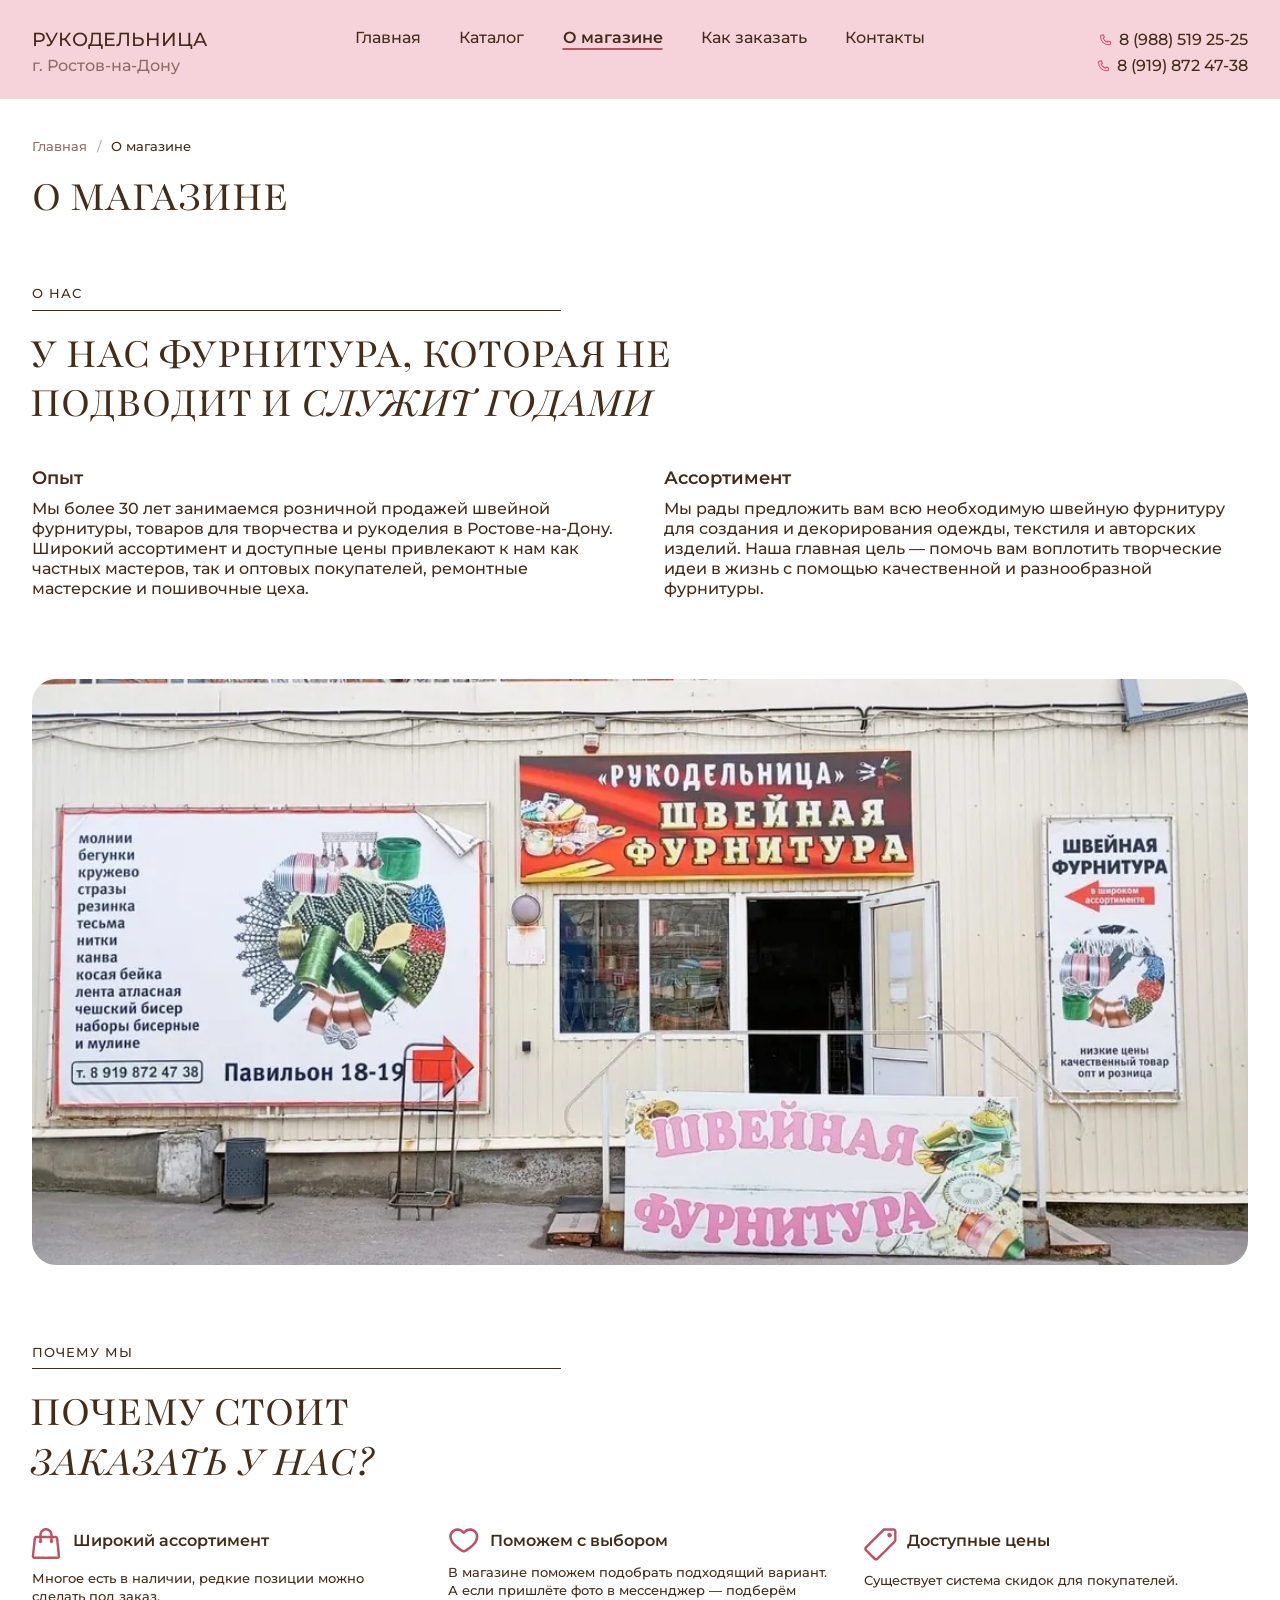
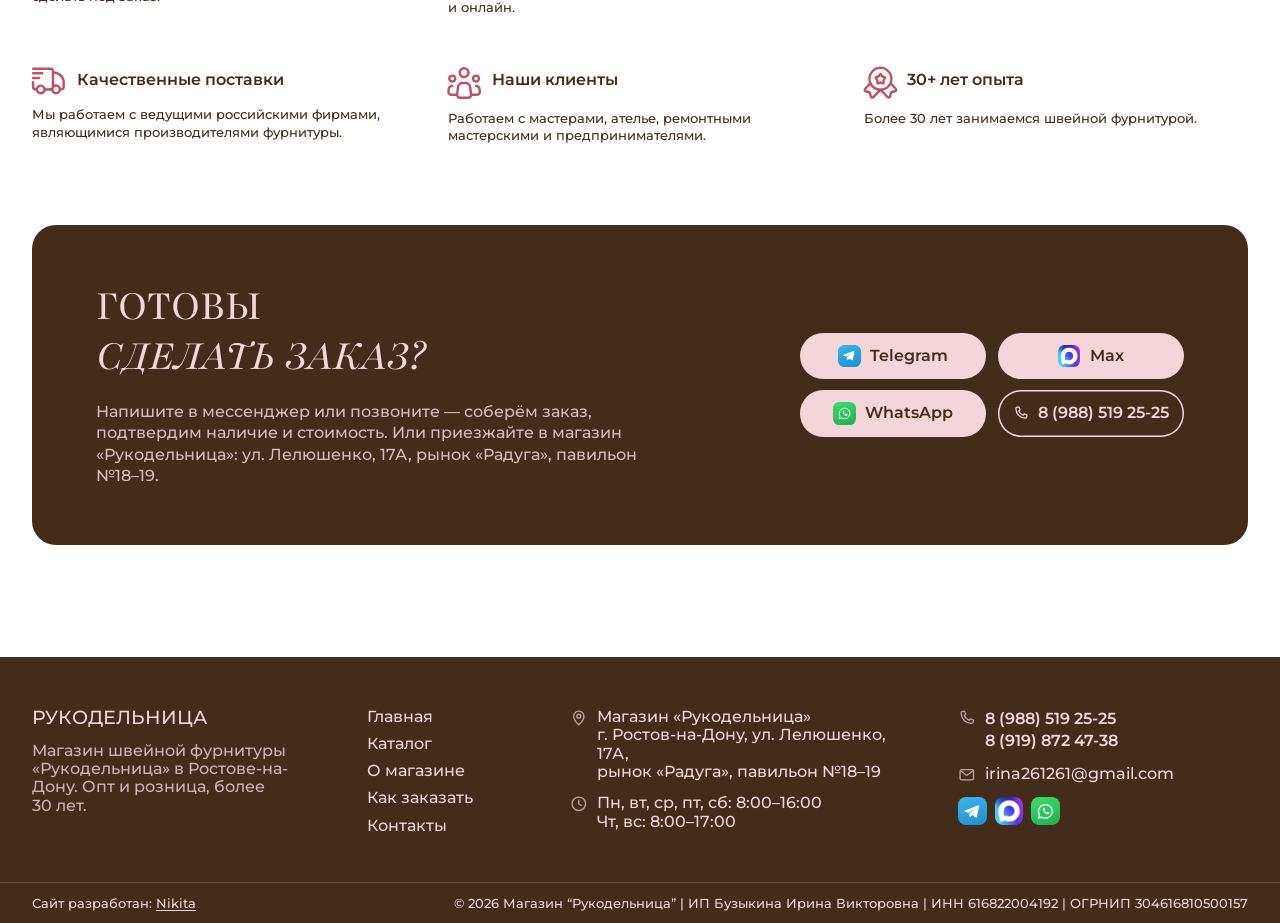
==== commit 31734959: "Главная: факты вместо абзаца, меню мессенджеров в «Оформить заказ», полоса с адресом и часами; иконк" ====
--- a/about.html
+++ b/about.html
@@ -24,7 +24,7 @@
 <link rel="preconnect" href="https://fonts.googleapis.com">
 <link rel="preconnect" href="https://fonts.gstatic.com" crossorigin>
 <link href="https://fonts.googleapis.com/css2?family=Montserrat:wght@500;600;700&family=Playfair:ital,wght@0,400;1,400&display=swap" rel="stylesheet">
-<link rel="stylesheet" href="assets/css/style.css?v=lace32-fill-20261017">
+<link rel="stylesheet" href="assets/css/style.css?v=mvgqep6i">
 
 <script type="application/ld+json">
 {
@@ -143,8 +143,8 @@
       </nav>
 
       <p class="site-header__phones">
-        <a class="site-header__phone" href="tel:+79885192525">8 (988) 519 25-25</a>
-        <a class="site-header__phone" href="tel:+79198724738">8 (919) 872 47-38</a>
+        <a class="site-header__phone" href="tel:+79885192525"><svg class="ico" width="22" height="22" aria-hidden="true" focusable="false"><use href="#i-call"></use></svg>8 (988) 519 25-25</a>
+        <a class="site-header__phone" href="tel:+79198724738"><svg class="ico" width="22" height="22" aria-hidden="true" focusable="false"><use href="#i-call"></use></svg>8 (919) 872 47-38</a>
       </p>
     </div>
   </header>
@@ -302,7 +302,7 @@
       </div>
     </div>
     <div class="container site-footer__inner">
-      <p>Сайт разработан: <a href="https://profi.ru/profile/PopiyevaMS/share" target="_blank" rel="noopener">Milana</a> &amp; <a href="https://profi.ru/profile/IsayevNM4/share" target="_blank" rel="noopener">Nikita</a></p>
+      <p>Сайт разработан: <a href="https://profi.ru/profile/IsayevNM4/share" target="_blank" rel="noopener">Nikita</a></p>
       <p>© 2026 Магазин “Рукодельница” | ИП Бузыкина Ирина Викторовна | ИНН 616822004192 | ОГРНИП 304616810500157</p>
     </div>
   </footer>
@@ -310,6 +310,6 @@
 <a class="call-fab" href="tel:+79885192525" aria-label="Позвонить в магазин">
   <svg viewBox="0 0 434 490" aria-hidden="true" focusable="false"><use href="#i-phone"></use></svg>
 </a>
-<script src="assets/js/main.js?v=27f5bd8c" defer></script>
+<script src="assets/js/main.js?v=mvgqep6i" defer></script>
 </body>
 </html>
--- a/assets/css/style.css
+++ b/assets/css/style.css
@@ -55,7 +55,7 @@
   color: var(--brown);
   font-family: var(--font-sans);
   font-weight: 500;
-  font-size: 1.6rem;
+  font-size: max(1.6rem, 16px);
   line-height: 2.5rem;
   overflow-x: hidden;
   -webkit-font-smoothing: antialiased;
@@ -73,7 +73,7 @@
 .skip-link {
   position: absolute; left: 1rem; top: -10rem; z-index: 100;
   background: var(--brown); color: var(--white);
-  padding: 1rem 2rem; border-radius: 1rem; font-size: 1.8rem;
+  padding: 1rem 2rem; border-radius: 1rem; font-size: max(1.8rem, 16px);
 }
 .skip-link:focus { top: 1rem; }
 
@@ -153,7 +153,7 @@
 .eyebrow {
   font-family: var(--font-sans);
   font-weight: 500;
-  font-size: 1.3rem;
+  font-size: max(1.3rem, 13px);
   line-height: 1.8rem;
   letter-spacing: .08em;
   text-transform: uppercase;
@@ -187,7 +187,7 @@
   border-radius: 3.2rem;
   background: var(--brown);
   color: var(--on-brown);
-  font-size: 2rem;
+  font-size: max(2rem, 16px);
   line-height: 1;
   font-weight: 500;
   text-decoration: none;
@@ -260,7 +260,7 @@
 .logo__city {
   display: block;
   margin-top: 1.08rem;
-  font-size: 1.8rem;
+  font-size: max(1.8rem, 16px);
   line-height: 1;
   font-weight: 500;
   color: var(--muted);
@@ -275,7 +275,7 @@
 .nav__list { display: flex; gap: 4.8rem; }
 .nav-toggle { display: none; }
 .nav__link {
-  font-size: 1.6rem;
+  font-size: max(1.6rem, 16px);
   line-height: 2.2rem;
   white-space: nowrap;
   text-decoration: none;
@@ -287,7 +287,7 @@
 .site-header__phones { margin-left: auto; text-align: right; margin-top: -.37rem; }
 .site-header__phone {
   display: block;
-  font-size: 2rem;
+  font-size: max(2rem, 16px);
   line-height: 3.3rem;
   text-decoration: none;
   white-space: nowrap;
@@ -328,7 +328,7 @@
 .hero__lead {
   margin-top: 2.35rem;
   max-width: 76rem;
-  font-size: 2rem;
+  font-size: max(2rem, 16px);
   line-height: 2.9rem;
 }
 .hero__actions { display: flex; gap: 1.9rem; margin-top: 7.6rem; }
@@ -351,10 +351,10 @@
 .feature__icon--people { width: 4.8rem; height: 4.4rem; margin-left: -.3rem; }
 .feature__icon--badge  { width: 4.6rem; height: 4.5rem; margin-left: -.2rem; }
 .feature__title { margin-top: .7rem; }
-.feature__title { font-size: 2rem; line-height: 2.6rem; font-weight: 600; }
+.feature__title { font-size: max(2rem, 16px); line-height: 2.6rem; font-weight: 600; }
 .feature__text {
   margin-top: 1.2rem;
-  font-size: 1.4rem;
+  font-size: max(1.4rem, 13px);
   line-height: 2.2rem;
   max-width: 46rem;
 }
@@ -397,7 +397,7 @@
   font-size: 2.6rem;
   font-weight: 600;
 }
-.discount__text { font-size: 1.8rem; line-height: 2.4rem; }
+.discount__text { font-size: max(1.8rem, 16px); line-height: 2.4rem; }
 .discount__text b { font-weight: 700; }
 /* плашка стоит вплотную к каталогу — у него меньше верхний отступ */
 .discounts + .assortment { padding-top: 9rem; }
@@ -455,7 +455,7 @@
   transition: transform .5s cubic-bezier(.33, 1, .68, 1);
 }
 .cat__name {
-  font-size: 2rem;
+  font-size: max(2rem, 16px);
   line-height: 2.6rem;
   font-weight: 600;
   overflow-wrap: break-word;
@@ -488,14 +488,14 @@
   line-height: 3.2rem;
   text-transform: uppercase;
 }
-.cat__hint { font-size: 1.5rem; line-height: 2.2rem; }
+.cat__hint { font-size: max(1.5rem, 16px); line-height: 2.2rem; }
 .cat__more {
   display: inline-flex;
   align-items: center;
   gap: 1rem;
   margin-top: .6rem;
   font-weight: 600;
-  font-size: 1.6rem;
+  font-size: max(1.6rem, 16px);
 }
 .cat__more svg { width: 1.8rem; height: 1.8rem; transition: transform .3s ease; }
 .cat--ask:hover .cat__more svg,
@@ -517,10 +517,10 @@
   align-items: center;
   gap: 8rem;
 }
-.order__text { margin-top: 3.2rem; max-width: 52rem; font-size: 2rem; line-height: 2.9rem; }
+.order__text { margin-top: 3.2rem; max-width: 52rem; font-size: max(2rem, 16px); line-height: 2.9rem; }
 .order__actions { display: flex; align-items: center; flex-wrap: wrap; gap: 2rem 3.2rem; margin-top: 4rem; }
 .order__alt {
-  font-size: 1.8rem;
+  font-size: max(1.8rem, 16px);
   font-weight: 600;
   text-underline-offset: .5rem;
   transition: color .2s ease;
@@ -555,7 +555,7 @@
   position: relative;
   padding: 1.4rem 1.8rem 2.6rem;
   border-radius: 2rem;
-  font-size: 1.5rem;
+  font-size: max(1.5rem, 16px);
   line-height: 2.1rem;
   box-shadow: 0 .8rem 2.4rem rgba(68, 44, 26, .14);
 }
@@ -571,7 +571,7 @@
   position: absolute;
   right: 1.6rem;
   bottom: .8rem;
-  font-size: 1.1rem;
+  font-size: max(1.1rem, 13px);
   line-height: 1;
   opacity: .6;
 }
@@ -591,7 +591,7 @@
   margin-top: 4.8rem;
 }
 .about__subtitle { font-size: 2.2rem; line-height: 2.8rem; font-weight: 600; }
-.about__text { margin-top: 1.2rem; font-size: 1.6rem; line-height: 2.5rem; max-width: 55rem; }
+.about__text { margin-top: 1.2rem; font-size: max(1.6rem, 16px); line-height: 2.5rem; max-width: 55rem; }
 
 /* --- Отзывы ------------------------------------------------------------- */
 .reviews { background: var(--pink-soft); padding: 9rem 0; }
@@ -612,9 +612,9 @@
 }
 .review__stars { display: flex; gap: 2.04rem; margin: .48rem 0 0 .46rem; line-height: 1; color: var(--pink); }
 .review__stars svg { width: 2.3rem; height: 2.19rem; }
-.review__text { margin-top: 2.4rem; font-size: 1.8rem; line-height: 2.8rem; }
+.review__text { margin-top: 2.4rem; font-size: max(1.8rem, 16px); line-height: 2.8rem; }
 .review__text br { display: none; }
-.review__author { margin-top: auto; padding-top: 2.4rem; font-size: 1.7rem; line-height: 2.4rem; font-weight: 600; }
+.review__author { margin-top: auto; padding-top: 2.4rem; font-size: max(1.7rem, 16px); line-height: 2.4rem; font-weight: 600; }
 
 /* --- Вопросы ------------------------------------------------------------ */
 .faq { background: var(--white); padding: 4.8rem 0 14rem; }
@@ -633,7 +633,7 @@
   background: none;
   border: 0;
   text-align: left;
-  font-size: 2rem;
+  font-size: max(2rem, 16px);
   line-height: 2.8rem;
   font-weight: 500;
   cursor: pointer;
@@ -642,7 +642,7 @@
 .faq__q::-webkit-details-marker { display: none; }
 .faq__q svg { width: 2rem; height: 1.5rem; margin-top: .2rem; flex: none; transition: transform .3s ease; }
 .faq__item[open] .faq__q svg { transform: rotate(180deg); }
-.faq__a { padding: 0 8rem 2.8rem 0; font-size: 1.7rem; line-height: 2.7rem; }
+.faq__a { padding: 0 8rem 2.8rem 0; font-size: max(1.7rem, 16px); line-height: 2.7rem; }
 
 /* --- Подвал ------------------------------------------------------------- */
 .site-footer { background: var(--brown); color: var(--on-brown); padding: 6.4rem 0 1.6rem; }
@@ -654,9 +654,9 @@
   border-bottom: 1px solid rgba(244, 213, 218, .2);
 }
 .site-footer .site-footer__logo { font-size: 2.4rem; line-height: 1; text-transform: uppercase; text-decoration: none; }
-.site-footer__brand p { margin-top: 1.6rem; font-size: 1.5rem; line-height: 2.3rem; opacity: .8; }
-.site-footer__nav ul { display: grid; gap: 1.2rem; margin: 0; padding: 0; list-style: none; font-size: 1.6rem; line-height: 2.2rem; }
-.site-footer__contacts { font-style: normal; font-size: 1.6rem; line-height: 2.6rem; }
+.site-footer__brand p { margin-top: 1.6rem; font-size: max(1.5rem, 16px); line-height: 2.3rem; opacity: .8; }
+.site-footer__nav ul { display: grid; gap: 1.2rem; margin: 0; padding: 0; list-style: none; font-size: max(1.6rem, 16px); line-height: 2.2rem; }
+.site-footer__contacts { font-style: normal; font-size: max(1.6rem, 16px); line-height: 2.6rem; }
 .site-footer .site-footer__top a { text-decoration: none; }
 .site-footer .site-footer__top a:hover { text-decoration: underline; text-underline-offset: .3rem; }
 .site-footer__inner {
@@ -665,14 +665,14 @@
   justify-content: space-between;
   align-items: center;
   gap: 2rem;
-  font-size: 1.3rem;
+  font-size: max(1.3rem, 13px);
   line-height: 1.8rem;
 }
 .site-footer a { text-decoration: underline; text-underline-offset: .3rem; }
 .site-footer a:hover { text-decoration: underline; }
 
 /* --- Кнопки: дополнительные варианты ------------------------------------ */
-.btn--sm { min-height: 4.8rem; padding: 0 2.8rem; border-radius: 2.4rem; font-size: 1.6rem; }
+.btn--sm { min-height: 4.8rem; padding: 0 2.8rem; border-radius: 2.4rem; font-size: max(1.6rem, 16px); }
 .btn--on-dark { background: var(--on-brown); color: var(--brown); }
 .btn--on-dark:hover, .btn--on-dark:focus-visible { background: var(--white); }
 .btn--outline-light { background: transparent; color: var(--on-brown); border: 2px solid var(--on-brown); }
@@ -694,7 +694,7 @@
   margin: 0;
   padding: 0;
   list-style: none;
-  font-size: 1.4rem;
+  font-size: max(1.4rem, 13px);
   line-height: 2rem;
   color: var(--muted);
 }
@@ -727,8 +727,8 @@
   color: var(--pink);
 }
 .way-mini__icon svg { width: 2.6rem; height: 2.6rem; }
-.way-mini__title { font-size: 2rem; line-height: 2.6rem; font-weight: 600; }
-.way-mini__text { margin-top: .6rem; max-width: 56rem; font-size: 1.6rem; line-height: 2.5rem; }
+.way-mini__title { font-size: max(2rem, 16px); line-height: 2.6rem; font-weight: 600; }
+.way-mini__text { margin-top: .6rem; max-width: 56rem; font-size: max(1.6rem, 16px); line-height: 2.5rem; }
 .way-mini__text a { color: var(--pink); font-weight: 600; text-underline-offset: .4rem; }
 .assortment__more .btn { gap: 2rem; }
 
@@ -747,7 +747,7 @@
   background-position: right center;
 }
 .help__card .eyebrow { border-color: rgba(68, 44, 26, .5); width: 40rem; }
-.help__text { margin-top: 2.4rem; max-width: 56rem; font-size: 2rem; line-height: 2.9rem; }
+.help__text { margin-top: 2.4rem; max-width: 56rem; font-size: max(2rem, 16px); line-height: 2.9rem; }
 .help__actions { display: flex; flex-wrap: wrap; gap: 2rem; margin-top: 4rem; }
 
 /* --- Финальный призыв ----------------------------------------------------- */
@@ -772,7 +772,7 @@
   text-transform: uppercase;
 }
 .finale__title em { font-style: italic; }
-.finale__text { margin-top: 2.4rem; max-width: 72rem; font-size: 1.8rem; line-height: 2.7rem; opacity: .85; }
+.finale__text { margin-top: 2.4rem; max-width: 72rem; font-size: max(1.8rem, 16px); line-height: 2.7rem; opacity: .85; }
 .finale__actions { display: grid; grid-template-columns: repeat(2, minmax(0, 1fr)); gap: 1.4rem; width: 48rem; }
 
 /* --- Каталог: подборки --------------------------------------------------- */
@@ -785,7 +785,7 @@
   border-radius: 2.5rem;
   background: var(--white);
   color: var(--brown);
-  font-size: 1.7rem;
+  font-size: max(1.7rem, 16px);
   font-weight: 600;
   text-decoration: none;
   cursor: pointer;
@@ -797,7 +797,7 @@
 .groups { padding: 3.2rem 0 0; }
 .quick { display: flex; flex-wrap: wrap; gap: 1.2rem; }
 .subcats.subcats--groups { grid-template-columns: repeat(5, minmax(0, 1fr)); gap: 2.4rem; }
-.subcat--group .subcat__name { font-size: 1.7rem; line-height: 2.3rem; }
+.subcat--group .subcat__name { font-size: max(1.7rem, 16px); line-height: 2.3rem; }
 .groups + .finale { padding-top: 12rem; }
 .pager--top { margin: 2.4rem 0 0; }
 .pager:empty { display: none; }
@@ -859,20 +859,20 @@
   overflow: hidden;
   -webkit-box-orient: vertical;
   -webkit-line-clamp: 3;
-  font-size: 1.6rem;
+  font-size: max(1.6rem, 16px);
   line-height: 2.3rem;
 }
-.pcard__meta { margin-top: .6rem; font-size: 1.4rem; line-height: 2rem; color: var(--muted); }
+.pcard__meta { margin-top: .6rem; font-size: max(1.4rem, 13px); line-height: 2rem; color: var(--muted); }
 .pcard__link + .pcard__meta { margin-top: auto; padding-top: 1.6rem; }
 .pcard__meta b { color: var(--pink); font-weight: 700; }
 .pcard__meta span { color: var(--brown); }
 .pcard__price { margin-top: 1.2rem; font-size: 2.4rem; line-height: 3rem; }
 .pcard__price b { font-weight: 600; }
-.pcard__tag { font-size: 1.3rem; font-weight: 600; color: var(--pink); }
+.pcard__tag { font-size: max(1.3rem, 13px); font-weight: 600; color: var(--pink); }
 .pcard__price s, .product__price s { color: var(--muted); font-weight: 500; }
-.pcard__price s { margin-left: .4rem; font-size: 1.5rem; }
-.pcard__retail { font-size: 1.5rem; line-height: 2.2rem; color: var(--muted); }
-.pcard__retail span { font-size: 1.3rem; }
+.pcard__price s { margin-left: .4rem; font-size: max(1.5rem, 16px); }
+.pcard__retail { font-size: max(1.5rem, 16px); line-height: 2.2rem; color: var(--muted); }
+.pcard__retail span { font-size: max(1.3rem, 13px); }
 
 /* --- Страница категории -------------------------------------------------- */
 .shop { padding: 2.4rem 0 12rem; }
@@ -887,7 +887,7 @@
   border: 0;
   border-bottom: 1px solid rgba(68, 44, 26, .15);
   background: none;
-  font-size: 1.7rem;
+  font-size: max(1.7rem, 16px);
   font-weight: 600;
   cursor: pointer;
 }
@@ -900,7 +900,7 @@
   justify-content: space-between;
   gap: 1rem;
   padding: 1.6rem 0;
-  font-size: 1.6rem;
+  font-size: max(1.6rem, 16px);
   font-weight: 600;
   list-style: none;
   cursor: pointer;
@@ -917,12 +917,12 @@
   border: 1px solid rgba(68, 44, 26, .25);
   border-radius: 1.2rem;
   background: var(--white);
-  font-size: 1.5rem;
+  font-size: max(1.5rem, 16px);
 }
 .filter__range input:focus { outline: none; border-color: var(--pink); box-shadow: 0 0 0 3px rgba(191, 81, 101, .15); }
-.check { display: flex; align-items: center; gap: 1rem; font-size: 1.5rem; line-height: 2rem; cursor: pointer; }
+.check { display: flex; align-items: center; gap: 1rem; font-size: max(1.5rem, 16px); line-height: 2rem; cursor: pointer; }
 .check input { flex: none; width: 1.8rem; height: 1.8rem; margin: 0; accent-color: var(--pink); }
-.check__count { margin-left: auto; font-size: 1.3rem; color: var(--muted); }
+.check__count { margin-left: auto; font-size: max(1.3rem, 13px); color: var(--muted); }
 .filters__actions { display: flex; gap: 1rem; margin-top: 2.4rem; }
 .filters__actions .btn { flex: 1; padding-inline: 1.2rem; }
 
@@ -953,11 +953,13 @@
 .subcat:hover { border-color: var(--pink); box-shadow: 0 .8rem 2.4rem rgba(68, 44, 26, .07); }
 .subcat.is-active { border-color: var(--pink); background: var(--pink-pill); }
 .subcat__media { position: relative; overflow: hidden; width: 100%; aspect-ratio: 1; margin-bottom: 1rem; border-radius: 1.8rem; background: var(--pink-soft); }
+.subcat__media--gallery { display: grid; grid-template-columns: repeat(2, minmax(0, 1fr)); grid-template-rows: repeat(2, minmax(0, 1fr)); gap: 4px; }
+.subcat__media--gallery picture { position: relative; min-width: 0; min-height: 0; overflow: hidden; border-radius: .6rem; }
 .subcat__img { position: absolute; inset: 0; width: 100%; height: 100%; object-fit: cover; transition: transform .5s cubic-bezier(.33, 1, .68, 1); }
 .subcat:hover .subcat__img { transform: scale(1.06); }
-.subcat__name { font-size: 1.6rem; line-height: 2.2rem; font-weight: 600; }
+.subcat__name { font-size: max(1.6rem, 16px); line-height: 2.2rem; font-weight: 600; }
 .subcat.is-active .subcat__name { color: var(--pink); }
-.subcat__count { font-size: 1.3rem; line-height: 1.8rem; color: var(--muted); }
+.subcat__count { font-size: max(1.3rem, 13px); line-height: 1.8rem; color: var(--muted); }
 
 .sortbar {
   display: flex;
@@ -978,7 +980,7 @@
   padding: .6rem 0;
   border: 0;
   background: none;
-  font-size: 1.5rem;
+  font-size: max(1.5rem, 16px);
   color: var(--muted);
   cursor: pointer;
 }
@@ -995,7 +997,7 @@
   transform: rotate(-135deg);
 }
 .sortbar__btn.is-active.is-desc::after { margin-top: -.3rem; transform: rotate(45deg); }
-.sortbar__count { font-size: 1.5rem; color: var(--muted); }
+.sortbar__count { font-size: max(1.5rem, 16px); color: var(--muted); }
 
 .pager { display: flex; flex-wrap: wrap; justify-content: center; gap: .8rem; margin-top: 4.8rem; }
 .pager__btn {
@@ -1005,7 +1007,7 @@
   border: 0;
   border-radius: 1.2rem;
   background: none;
-  font-size: 1.6rem;
+  font-size: max(1.6rem, 16px);
   font-weight: 600;
   cursor: pointer;
   transition: background-color .2s ease;
@@ -1019,7 +1021,7 @@
   padding: 4.8rem 3.2rem;
   border-radius: 2.4rem;
   background: var(--pink-pill);
-  font-size: 1.7rem;
+  font-size: max(1.7rem, 16px);
   line-height: 2.6rem;
   text-align: center;
 }
@@ -1038,20 +1040,20 @@
 }
 .product__media { position: relative; overflow: hidden; aspect-ratio: 1; border-radius: var(--radius); background: var(--pink-soft); }
 .product__img { position: absolute; inset: 0; width: 100%; height: 100%; object-fit: cover; }
-.product__label { margin-top: 0; font-size: 1.5rem; font-weight: 600; }
+.product__label { margin-top: 0; font-size: max(1.5rem, 16px); font-weight: 600; }
 .product__price { display: flex; align-items: center; flex-wrap: wrap; gap: 1.2rem; margin-top: .4rem; font-size: 4.4rem; line-height: 5.2rem; font-weight: 600; }
-.product__price s { font-size: 2rem; }
-.product__retail { margin-top: .4rem; font-size: 1.8rem; color: var(--muted); }
-.product__retail span { font-size: 1.5rem; }
-.product__unit { margin-top: 1.2rem; font-size: 1.5rem; color: var(--muted); }
+.product__price s { font-size: max(2rem, 16px); }
+.product__retail { margin-top: .4rem; font-size: max(1.8rem, 16px); color: var(--muted); }
+.product__retail span { font-size: max(1.5rem, 16px); }
+.product__unit { margin-top: 1.2rem; font-size: max(1.5rem, 16px); color: var(--muted); }
 .product__unit b { color: var(--pink); font-weight: 700; }
 .order-pick { margin-top: 3.2rem; }
 .order-pick > summary { list-style: none; cursor: pointer; }
 .order-pick > summary::-webkit-details-marker { display: none; }
 .order-pick[open] > summary .btn__arrow { transform: rotate(90deg); }
 .order-pick__panel { display: flex; flex-wrap: wrap; align-items: center; gap: 1.2rem; margin-top: 1.6rem; padding: 1.6rem 2rem; border-radius: 2.4rem; background: var(--pink-pill); width: fit-content; }
-.order-pick__label { margin-right: .4rem; font-size: 1.7rem; font-weight: 600; }
-.product__note { margin-top: 1.6rem; font-size: 1.4rem; line-height: 2rem; color: var(--muted); }
+.order-pick__label { margin-right: .4rem; font-size: max(1.7rem, 16px); font-weight: 600; }
+.product__note { margin-top: 1.6rem; font-size: max(1.4rem, 13px); line-height: 2rem; color: var(--muted); }
 .product__brief {
   display: grid;
   grid-template-columns: 1fr 1fr;
@@ -1060,9 +1062,9 @@
   padding-top: 3.2rem;
   border-top: 1px solid rgba(68, 44, 26, .12);
 }
-.product__brief dt { font-size: 1.4rem; color: var(--muted); }
-.product__brief dd { margin: .2rem 0 0; font-size: 1.6rem; font-weight: 600; }
-.product__all { display: inline-flex; align-items: center; gap: .8rem; margin-top: 2.4rem; font-size: 1.6rem; font-weight: 600; color: var(--pink); text-decoration: none; }
+.product__brief dt { font-size: max(1.4rem, 13px); color: var(--muted); }
+.product__brief dd { margin: .2rem 0 0; font-size: max(1.6rem, 16px); font-weight: 600; }
+.product__all { display: inline-flex; align-items: center; gap: .8rem; margin-top: 2.4rem; font-size: max(1.6rem, 16px); font-weight: 600; color: var(--pink); text-decoration: none; }
 .product__all svg { width: 1.2rem; height: .9rem; transform: rotate(-90deg); }
 .product__all:hover { text-decoration: underline; text-underline-offset: .4rem; }
 
@@ -1076,7 +1078,7 @@
   height: 2.2rem;
   border: 1.5px solid var(--muted);
   border-radius: 50%;
-  font-size: 1.3rem;
+  font-size: max(1.3rem, 13px);
   line-height: 1;
   font-weight: 600;
   color: var(--muted);
@@ -1092,7 +1094,7 @@
   border-radius: 1.2rem;
   background: var(--brown);
   color: var(--on-brown);
-  font-size: 1.3rem;
+  font-size: max(1.3rem, 13px);
   line-height: 1.9rem;
   font-weight: 500;
   opacity: 0;
@@ -1113,7 +1115,7 @@
   font-weight: 400;
   text-transform: uppercase;
 }
-.specs__table { width: 100%; margin-top: 3.2rem; border-collapse: collapse; font-size: 1.6rem; line-height: 2.3rem; }
+.specs__table { width: 100%; margin-top: 3.2rem; border-collapse: collapse; font-size: max(1.6rem, 16px); line-height: 2.3rem; }
 .specs__table tr:nth-child(odd) { background: var(--pink-pill); }
 .specs__table th, .specs__table td { padding: 1.8rem 3.2rem; text-align: left; font-weight: 500; }
 .specs__table th { width: 45%; color: var(--muted); }
@@ -1162,7 +1164,7 @@
   font-size: 2.8rem;
 }
 .step__title { margin-top: 2.4rem; font-size: 2.2rem; line-height: 2.8rem; font-weight: 600; }
-.step__text { margin-top: 1.2rem; font-size: 1.6rem; line-height: 2.5rem; }
+.step__text { margin-top: 1.2rem; font-size: max(1.6rem, 16px); line-height: 2.5rem; }
 .step__text a, .ways__address a { color: var(--pink); font-weight: 600; text-underline-offset: .4rem; }
 .steps__actions { display: flex; flex-wrap: wrap; gap: 2rem; margin-top: 4.8rem; }
 .steps__actions .btn--arrow { gap: 2rem; }
@@ -1180,8 +1182,8 @@
 .way__icon { display: block; width: 4.8rem; height: 4.4rem; color: var(--pink); }
 .way__icon svg { width: 100%; height: 100%; }
 .way__title { margin-top: 2rem; font-size: 2.2rem; line-height: 2.8rem; font-weight: 600; }
-.way__text { margin-top: 1.2rem; font-size: 1.6rem; line-height: 2.5rem; }
-.ways__address { margin-top: 4rem; max-width: 110rem; font-size: 1.6rem; line-height: 2.5rem; }
+.way__text { margin-top: 1.2rem; font-size: max(1.6rem, 16px); line-height: 2.5rem; }
+.ways__address { margin-top: 4rem; max-width: 110rem; font-size: max(1.6rem, 16px); line-height: 2.5rem; }
 .ways + .discounts { padding-top: 0; }
 .discounts + .faq .section-head { padding-top: 8rem; }
 
@@ -1223,7 +1225,7 @@
   border-radius: 2.8rem;
   background: var(--white);
   color: var(--brown);
-  font-size: 1.7rem;
+  font-size: max(1.7rem, 16px);
   font-weight: 600;
   text-decoration: none;
   transition: border-color .2s ease, transform .3s cubic-bezier(.22, .61, .36, 1), box-shadow .3s ease;
@@ -1232,14 +1234,14 @@
 
 /* «Написать в» + три значка */
 .order__write { margin-top: 4rem; padding: 2.4rem 2.8rem 2.8rem; border-radius: var(--radius); background: var(--pink-pill); max-width: 60rem; }
-.order__write-label { font-size: 1.9rem; line-height: 2.6rem; font-weight: 600; }
+.order__write-label { font-size: max(1.9rem, 16px); line-height: 2.6rem; font-weight: 600; }
 .order__apps { display: flex; flex-wrap: wrap; gap: 1.2rem; margin-top: 1.6rem; }
 .msg--light { border-color: transparent; box-shadow: 0 .4rem 1.4rem rgba(68, 44, 26, .06); }
 
 /* маленькая текстовая ссылка с подчёркиванием */
 .text-link {
   align-self: center;
-  font-size: 1.7rem;
+  font-size: max(1.7rem, 16px);
   font-weight: 600;
   color: var(--brown);
   text-decoration: underline;
@@ -1261,7 +1263,7 @@
   border-radius: 2.9rem;
   background: var(--on-brown);
   color: var(--brown);
-  font-size: 1.6rem;
+  font-size: max(1.6rem, 16px);
   font-weight: 600;
   text-decoration: none;
   white-space: nowrap;
@@ -1271,7 +1273,7 @@
 .chip-btn--outline { background: transparent; color: var(--on-brown); box-shadow: inset 0 0 0 1.5px var(--on-brown); }
 .chip-btn--outline:hover, .chip-btn--outline:focus-visible { background: transparent; color: var(--white); box-shadow: inset 0 0 0 1.5px var(--white); }
 .chip-btn .ico { width: 2rem; height: 2rem; }
-.chip-btn { font-size: 1.7rem; gap: 1.2rem; }
+.chip-btn { font-size: max(1.7rem, 16px); gap: 1.2rem; }
 .chip-btn .app--xs { width: 2.8rem; height: 2.8rem; border-radius: .8rem; }
 
 /* фото основных групп — на розовом фоне сайта, показываются целиком, без обрезки */
@@ -1289,9 +1291,9 @@
 .photo img, .photo iframe { display: block; width: 100%; height: 100%; object-fit: cover; border: 0; }
 
 /* --- Подвал: контакты с иконками ---------------------------------------- */
-.fline { display: flex; align-items: flex-start; gap: 1.2rem; margin: 0 0 1.6rem; font-size: 1.5rem; line-height: 2.3rem; }
+.fline { display: flex; align-items: flex-start; gap: 1.2rem; margin: 0 0 1.6rem; font-size: max(1.5rem, 16px); line-height: 2.3rem; }
 .fline .ico { margin-top: .1rem; color: var(--on-brown); opacity: .7; }
-.site-footer .fline__big { font-size: 1.8rem; line-height: 2.8rem; font-weight: 600; }
+.site-footer .fline__big { font-size: max(1.8rem, 16px); line-height: 2.8rem; font-weight: 600; }
 .site-footer__msg { display: flex; gap: 1rem; margin-top: .4rem; }
 .site-footer :where(a, button):focus-visible { outline-color: var(--on-brown); }
 
@@ -1306,18 +1308,18 @@
   line-height: 4rem;
   text-transform: uppercase;
 }
-.cblock__text { margin-top: 1.2rem; max-width: 56rem; font-size: 1.7rem; line-height: 2.6rem; }
-.cline { display: flex; align-items: flex-start; gap: 1.6rem; margin-top: 2.2rem; font-size: 1.8rem; line-height: 2.8rem; }
+.cblock__text { margin-top: 1.2rem; max-width: 56rem; font-size: max(1.7rem, 16px); line-height: 2.6rem; }
+.cline { display: flex; align-items: flex-start; gap: 1.6rem; margin-top: 2.2rem; font-size: max(1.8rem, 16px); line-height: 2.8rem; }
 .cline .ico { width: 2.6rem; height: 2.6rem; margin-top: .1rem; color: var(--pink); }
 .cline b { font-weight: 600; }
 .cline a { color: var(--brown); text-underline-offset: .4rem; }
-.cline--sm { font-size: 1.6rem; line-height: 2.5rem; margin-top: 2.8rem; }
+.cline--sm { font-size: max(1.6rem, 16px); line-height: 2.5rem; margin-top: 2.8rem; }
 .cblock__link {
   display: inline-flex;
   align-items: center;
   gap: 1.2rem;
   margin-top: 2.4rem;
-  font-size: 1.7rem;
+  font-size: max(1.7rem, 16px);
   font-weight: 600;
   color: var(--pink);
   text-decoration: none;
@@ -1472,7 +1474,7 @@
   .discounts { padding-top: 4rem; }
   .discounts + .assortment { padding-top: 6rem; }
   .section-title { font-size: 5.6rem; line-height: 6.4rem; margin: 2.4rem 0 0; }
-  .eyebrow { font-size: 1.4rem; width: 100%; max-width: 46rem; }
+  .eyebrow { font-size: max(1.4rem, 13px); width: 100%; max-width: 46rem; }
 
   .features__grid { grid-template-columns: repeat(2, 1fr); margin-top: 6rem; }
 
@@ -1502,35 +1504,35 @@
   }
   .site-header__phones { order: 2; width: auto; margin-left: auto; text-align: right; }
   .nav-toggle { order: 3; width: 4rem; height: 4rem; margin-left: 1.2rem; flex: none; }
-  .logo__name { font-size: 1.8rem; }
-  .logo__city { font-size: 1.2rem; margin-top: .6rem; }
-  .site-header__phone { font-size: 1.4rem; line-height: 2rem; white-space: nowrap; }
-  .nav__link { font-size: 1.5rem; }
-  .hero__lead { font-size: 1.8rem; line-height: 2.6rem; }
+  .logo__name { font-size: max(1.8rem, 16px); }
+  .logo__city { font-size: max(1.2rem, 13px); margin-top: .6rem; }
+  .site-header__phone { font-size: max(1.4rem, 13px); line-height: 2rem; white-space: nowrap; }
+  .nav__link { font-size: max(1.5rem, 16px); }
+  .hero__lead { font-size: max(1.8rem, 16px); line-height: 2.6rem; }
 
   .hero { padding-bottom: 17rem; background-position: 64% 100%; }
   .hero__script { width: 26rem; height: 7.5rem; }
   .hero__caps { font-size: 3.4rem; }
   /* кнопки одинаковой ширины и компактнее */
-  .btn { min-height: 5.2rem; padding: 0 2.6rem; font-size: 1.7rem; }
+  .btn { min-height: 5.2rem; padding: 0 2.6rem; font-size: max(1.7rem, 16px); }
   .hero__actions { display: grid; grid-template-columns: 1fr; gap: 1.2rem; margin-top: 4rem; }
   .hero__actions .btn--ghost { padding-inline: 2.6rem; }
   .btn--arrow { padding-right: 2.2rem; gap: 1.6rem; }
 
   .section-title { font-size: 3.4rem; line-height: 4rem; }
-  .eyebrow { font-size: 1.4rem; }
+  .eyebrow { font-size: max(1.4rem, 13px); }
 
   .features, .assortment { padding: 7rem 0; }
   .about { padding: 0 0 7rem; }
   .faq { padding: 3rem 0 7rem; }
   .faq .section-head { padding-top: 7rem; }
   .reviews { padding: 5rem 0; }
-  .order__text { font-size: 1.7rem; line-height: 2.5rem; margin-top: 2.4rem; }
+  .order__text { font-size: max(1.7rem, 16px); line-height: 2.5rem; margin-top: 2.4rem; }
   .order__actions { margin-top: 3rem; }
   .order__media { aspect-ratio: 4 / 3; border-radius: 2rem; }
   .order__img { object-position: 72% 50%; }
   .order__chat { left: 1.6rem; width: 60%; gap: .8rem; }
-  .bubble { padding: 1rem 1.2rem 2rem; font-size: 1.25rem; line-height: 1.7rem; border-radius: 1.4rem; }
+  .bubble { padding: 1rem 1.2rem 2rem; font-size: max(1.25rem, 13px); line-height: 1.7rem; border-radius: 1.4rem; }
   .bubble--out { margin-right: -1.2rem; }
   .bubble__time { font-size: 1rem; right: 1.2rem; bottom: .6rem; }
   .discounts { padding-top: 3.2rem; }
@@ -1538,28 +1540,28 @@
 
   .features__grid { grid-template-columns: 1fr; row-gap: 4rem; }
   .discounts__bar { padding: 2rem; border-radius: 2.4rem; }
-  .discounts__title { font-size: 2rem; line-height: 2.6rem; gap: 1.2rem; }
+  .discounts__title { font-size: max(2rem, 16px); line-height: 2.6rem; gap: 1.2rem; }
   .discounts__icon { width: 3rem; height: 3rem; }
   .discounts__list { flex-direction: column; align-items: flex-start; gap: 1.2rem; }
   .discount + .discount { padding-left: 0; border-left: 0; }
-  .discount__value { min-width: 8.4rem; height: 4.4rem; font-size: 2rem; }
-  .discount__text { font-size: 1.6rem; }
+  .discount__value { min-width: 8.4rem; height: 4.4rem; font-size: max(2rem, 16px); }
+  .discount__text { font-size: max(1.6rem, 16px); }
 
   .cats { grid-template-columns: repeat(2, minmax(0, 1fr)); gap: 2.4rem 1.6rem; }
   .cat { gap: 1rem; padding: .8rem .8rem 1.4rem; border-radius: 1.8rem; }
   .cat picture { border-radius: 2rem; }
-  .cat__name { font-size: 1.5rem; line-height: 2rem; }
+  .cat__name { font-size: max(1.5rem, 16px); line-height: 2rem; }
   .cat--ask { padding: 1.8rem; border-radius: 2rem; aspect-ratio: auto; }
-  .cat--ask .cat__name { font-size: 2rem; line-height: 2.4rem; }
-  .cat__hint { font-size: 1.3rem; line-height: 1.8rem; }
-  .cat__more { font-size: 1.4rem; }
+  .cat--ask .cat__name { font-size: max(2rem, 16px); line-height: 2.4rem; }
+  .cat__hint { font-size: max(1.3rem, 13px); line-height: 1.8rem; }
+  .cat__more { font-size: max(1.4rem, 13px); }
 
 
   .about__grid { grid-template-columns: 1fr; row-gap: 3rem; }
   .review { padding: 3rem 2.4rem; }
 
-  .faq__q { height: auto; padding: 2rem 0; align-items: flex-start; font-size: 1.7rem; line-height: 2.4rem; }
-  .faq__a { font-size: 1.5rem; line-height: 2.4rem; }
+  .faq__q { height: auto; padding: 2rem 0; align-items: flex-start; font-size: max(1.7rem, 16px); line-height: 2.4rem; }
+  .faq__a { font-size: max(1.5rem, 16px); line-height: 2.4rem; }
   .faq__q svg { width: 2.4rem; height: 1.8rem; }
   .faq__a { padding-right: 0; }
 
@@ -1571,17 +1573,17 @@
 /* --- узкие телефоны: ужимаем шапку, чтобы бургер не уезжал за экран ------ */
 @media (max-width: 420px) {
   .site-header__inner { gap: 1.2rem; padding: 1.6rem; }
-  .logo__name { font-size: 1.6rem; }
-  .logo__city { font-size: 1.1rem; }
-  .site-header__phone { font-size: 1.2rem; line-height: 1.8rem; }
+  .logo__name { font-size: max(1.6rem, 16px); }
+  .logo__city { font-size: max(1.1rem, 13px); }
+  .site-header__phone { font-size: max(1.2rem, 13px); line-height: 1.8rem; }
   .nav-toggle { width: 3.6rem; height: 3.6rem; margin-left: .8rem; }
   .nav { padding: 1.4rem 1.6rem 2.2rem; }
 }
 
 @media (max-width: 360px) {
   .site-header__inner { gap: 1rem; padding: 1.4rem; }
-  .logo__name { font-size: 1.4rem; }
-  .site-header__phone { font-size: 1.1rem; line-height: 1.7rem; }
+  .logo__name { font-size: max(1.4rem, 13px); }
+  .site-header__phone { font-size: max(1.1rem, 13px); line-height: 1.7rem; }
   .nav-toggle { width: 3.4rem; height: 3.4rem; margin-left: .6rem; }
 }
 
@@ -1628,36 +1630,36 @@
   .features + .finale, .faq + .finale { padding-top: 0; }
   .groups + .finale { padding-top: 7rem; }
   .subcats.subcats--groups { grid-template-columns: repeat(2, minmax(0, 1fr)); gap: 1.2rem; }
-  .quick .chip-link { min-height: 4.4rem; padding: 0 2rem; font-size: 1.5rem; }
+  .quick .chip-link { min-height: 4.4rem; padding: 0 2rem; font-size: max(1.5rem, 16px); }
   .pager--top { display: none; }
   .page-head { padding-top: 3.2rem; }
   .page-title { font-size: 3.4rem; line-height: 4rem; }
-  .crumbs__list { font-size: 1.3rem; }
+  .crumbs__list { font-size: max(1.3rem, 13px); }
 
 
   .pgrid { grid-template-columns: repeat(2, minmax(0, 1fr)); gap: 1.2rem; }
   .pcard { padding: 1rem 1rem 1.6rem; border-radius: 1.8rem; }
   .pcard__link { gap: 1rem; }
   .pcard__media { border-radius: 1.2rem; }
-  .pcard__name { font-size: 1.4rem; line-height: 2rem; }
-  .pcard__meta { font-size: 1.2rem; line-height: 1.7rem; }
-  .pcard__price { font-size: 2rem; line-height: 2.6rem; }
-  .pcard__retail { font-size: 1.3rem; }
+  .pcard__name { font-size: max(1.4rem, 13px); line-height: 2rem; }
+  .pcard__meta { font-size: max(1.2rem, 13px); line-height: 1.7rem; }
+  .pcard__price { font-size: max(2rem, 16px); line-height: 2.6rem; }
+  .pcard__retail { font-size: max(1.3rem, 13px); }
 
   .subcats { grid-template-columns: repeat(2, minmax(0, 1fr)); gap: 1.2rem; }
   .subcat { padding: .8rem .8rem 1.4rem; border-radius: 1.8rem; }
-  .subcat__name { font-size: 1.4rem; line-height: 1.9rem; }
+  .subcat__name { font-size: max(1.4rem, 13px); line-height: 1.9rem; }
   .sortbar { gap: .8rem; }
   .sortbar__group { flex-wrap: nowrap; gap: 1.8rem; overflow-x: auto; width: 100%; scrollbar-width: none; }
-  .sortbar__btn { flex: none; font-size: 1.4rem; }
-  .sortbar__count { font-size: 1.3rem; }
+  .sortbar__btn { flex: none; font-size: max(1.4rem, 13px); }
+  .sortbar__count { font-size: max(1.3rem, 13px); }
 
   .product__title { font-size: 2.4rem; line-height: 3.1rem; }
   .product__price { font-size: 3.4rem; line-height: 4rem; }
   .order-pick > summary { width: 100%; }
   .order-pick__panel { width: 100%; }
   .specs__head { font-size: 2.6rem; line-height: 3.2rem; }
-  .specs__table { font-size: 1.4rem; }
+  .specs__table { font-size: max(1.4rem, 13px); }
   .specs__table th, .specs__table td { padding: 1.2rem 1.4rem; }
   .hint__text { left: auto; right: -1rem; transform: none; width: 22rem; }
   .section-title--sm { font-size: 3rem; line-height: 3.6rem; }
@@ -1668,12 +1670,12 @@
   .help__card { padding: 4rem 2.4rem; background-position: 70% center; }
   .help__card::before { background: rgba(249, 214, 220, .85); }
   .help__card .eyebrow { width: 100%; }
-  .help__text { font-size: 1.7rem; line-height: 2.5rem; }
+  .help__text { font-size: max(1.7rem, 16px); line-height: 2.5rem; }
   .help__actions .btn { flex: 1 1 100%; }
 
   .finale__card { padding: 4rem 2.4rem; }
   .finale__title { font-size: 3.4rem; line-height: 4rem; }
-  .finale__text { font-size: 1.6rem; line-height: 2.4rem; }
+  .finale__text { font-size: max(1.6rem, 16px); line-height: 2.4rem; }
 
 
   .way-mini__icon { width: 4.4rem; height: 4.4rem; }
@@ -1698,13 +1700,13 @@
   .cpage { padding-bottom: 7rem; }
   .cpage__info { gap: 4rem; }
   .cblock__title { font-size: 2.6rem; line-height: 3.2rem; }
-  .cline { font-size: 1.6rem; line-height: 2.5rem; }
+  .cline { font-size: max(1.6rem, 16px); line-height: 2.5rem; }
   .cline span br:nth-of-type(2) { display: none; }
   .cphones, .cmsg { display: grid; grid-template-columns: minmax(0, 1fr); }
   .cphone { justify-content: center; font-size: 2.2rem; }
   .cmsg .msg { justify-content: flex-start; }
   .order__write { padding: 2rem; }
-  .order__write-label { font-size: 1.7rem; }
+  .order__write-label { font-size: max(1.7rem, 16px); }
   .order__apps { display: grid; grid-template-columns: minmax(0, 1fr); }
   .storefront__frame { margin-inline: 0; }
   .storefront + .features { padding: 7rem 0; }
@@ -1713,5 +1715,58 @@
 
 @media (max-width: 640px) {
   .finale__actions { grid-template-columns: minmax(0, 1fr); }
-  .review__text { font-size: 1.6rem; line-height: 2.5rem; }
-}
+  .review__text { font-size: max(1.6rem, 16px); line-height: 2.5rem; }
+}
+
+/* --- Первый экран: факты, меню заказа, полоса магазина ------------------ */
+.site-header__phones { display: grid; justify-items: end; }
+.site-header__phone { display: inline-flex; align-items: center; gap: .8rem; }
+.site-header__phone .ico { width: 1.8rem; height: 1.8rem; color: var(--pink); }
+
+.hero { display: flex; flex-direction: column; height: auto; min-height: 86rem; }
+.hero > .container { flex: 1; width: 100%; }
+.hero__facts { display: grid; gap: 1.4rem; max-width: 66rem; margin: 3.6rem 0 0; padding: 0; list-style: none; }
+.hero__facts li { display: grid; grid-template-columns: 4.8rem 1fr; align-items: baseline; font-size: max(2rem, 16px); line-height: 1.4; }
+.hero__facts li::before { content: ""; width: 3.2rem; height: 2px; background: var(--pink); transform: translateY(-.5rem); }
+.hero__facts b { font-weight: 600; }
+.hero__actions { margin-top: 5.6rem; }
+
+.omenu { position: relative; min-width: 30rem; }
+.omenu__btn { width: 100%; gap: 1.2rem; }
+.omenu__chev { width: 1.6rem; height: 1.6rem; transition: transform .25s ease; }
+.omenu__btn[aria-expanded="true"] .omenu__chev { transform: rotate(180deg); }
+.omenu__list { position: absolute; z-index: 15; left: 0; right: 0; top: calc(100% + .8rem); margin: 0; padding: .8rem; list-style: none; background: var(--white); border-radius: 2.4rem; box-shadow: 0 1.6rem 4rem rgba(68, 44, 26, .18); }
+.omenu__list a { display: flex; align-items: center; gap: 1.4rem; min-height: 5.2rem; padding: 0 1.6rem; border-radius: 1.6rem; font-size: max(1.7rem, 16px); font-weight: 600; text-decoration: none; }
+.omenu__list a:hover, .omenu__list a:focus-visible { background: var(--pink-pill); }
+.omenu__tel { background: var(--brown); color: var(--on-brown); }
+
+/* белая полоса с адресом отрезает розовый первый экран от следующего блока */
+.shopbar { margin-top: 8rem; background: var(--white); }
+.shopbar__in { display: flex; flex-wrap: wrap; align-items: center; gap: 1.6rem 3.6rem; padding-top: 4.8rem; padding-bottom: 1.6rem; }
+.shopbar__i { display: inline-flex; align-items: center; gap: 1.2rem; font-size: max(1.7rem, 16px); line-height: 1.35; white-space: nowrap; }
+.shopbar__i .ico { color: var(--pink); }
+.shopbar__i b { font-weight: 600; }
+.shopbar__route { margin-left: auto; font-weight: 600; text-underline-offset: .5rem; text-decoration-color: var(--pink); }
+.dot { width: 1rem; height: 1rem; flex: none; border-radius: 50%; background: #3f9b5a; box-shadow: 0 0 0 .4rem rgba(63, 155, 90, .18); }
+[data-shop-state="closed"] .dot { background: var(--muted); box-shadow: 0 0 0 .4rem rgba(140, 110, 103, .18); }
+.hero + .discounts { padding-top: 4rem; }
+
+@media (max-width: 1250px) {
+  .shopbar__route { margin-left: 0; }
+}
+@media (max-width: 1000px) {
+  .hero { padding-bottom: 0; }
+  .shopbar { margin-top: 20rem; }
+}
+@media (max-width: 640px) {
+  .hero { padding-bottom: 0; }
+  .site-header__phone .ico { width: 1.4rem; height: 1.4rem; }
+  .site-header__phone { gap: .6rem; }
+  .hero__facts { margin-top: 3rem; }
+  .hero__facts li { grid-template-columns: 3.6rem 1fr; font-size: max(1.8rem, 16px); }
+  .hero__facts li::before { width: 2.4rem; }
+  .hero__actions { margin-top: 4rem; }
+  .shopbar { margin-top: 18rem; }
+  .shopbar__in { flex-direction: column; align-items: flex-start; gap: 1.4rem; padding-top: 3.6rem; padding-bottom: 0; }
+  .shopbar__i { white-space: normal; align-items: flex-start; }
+}
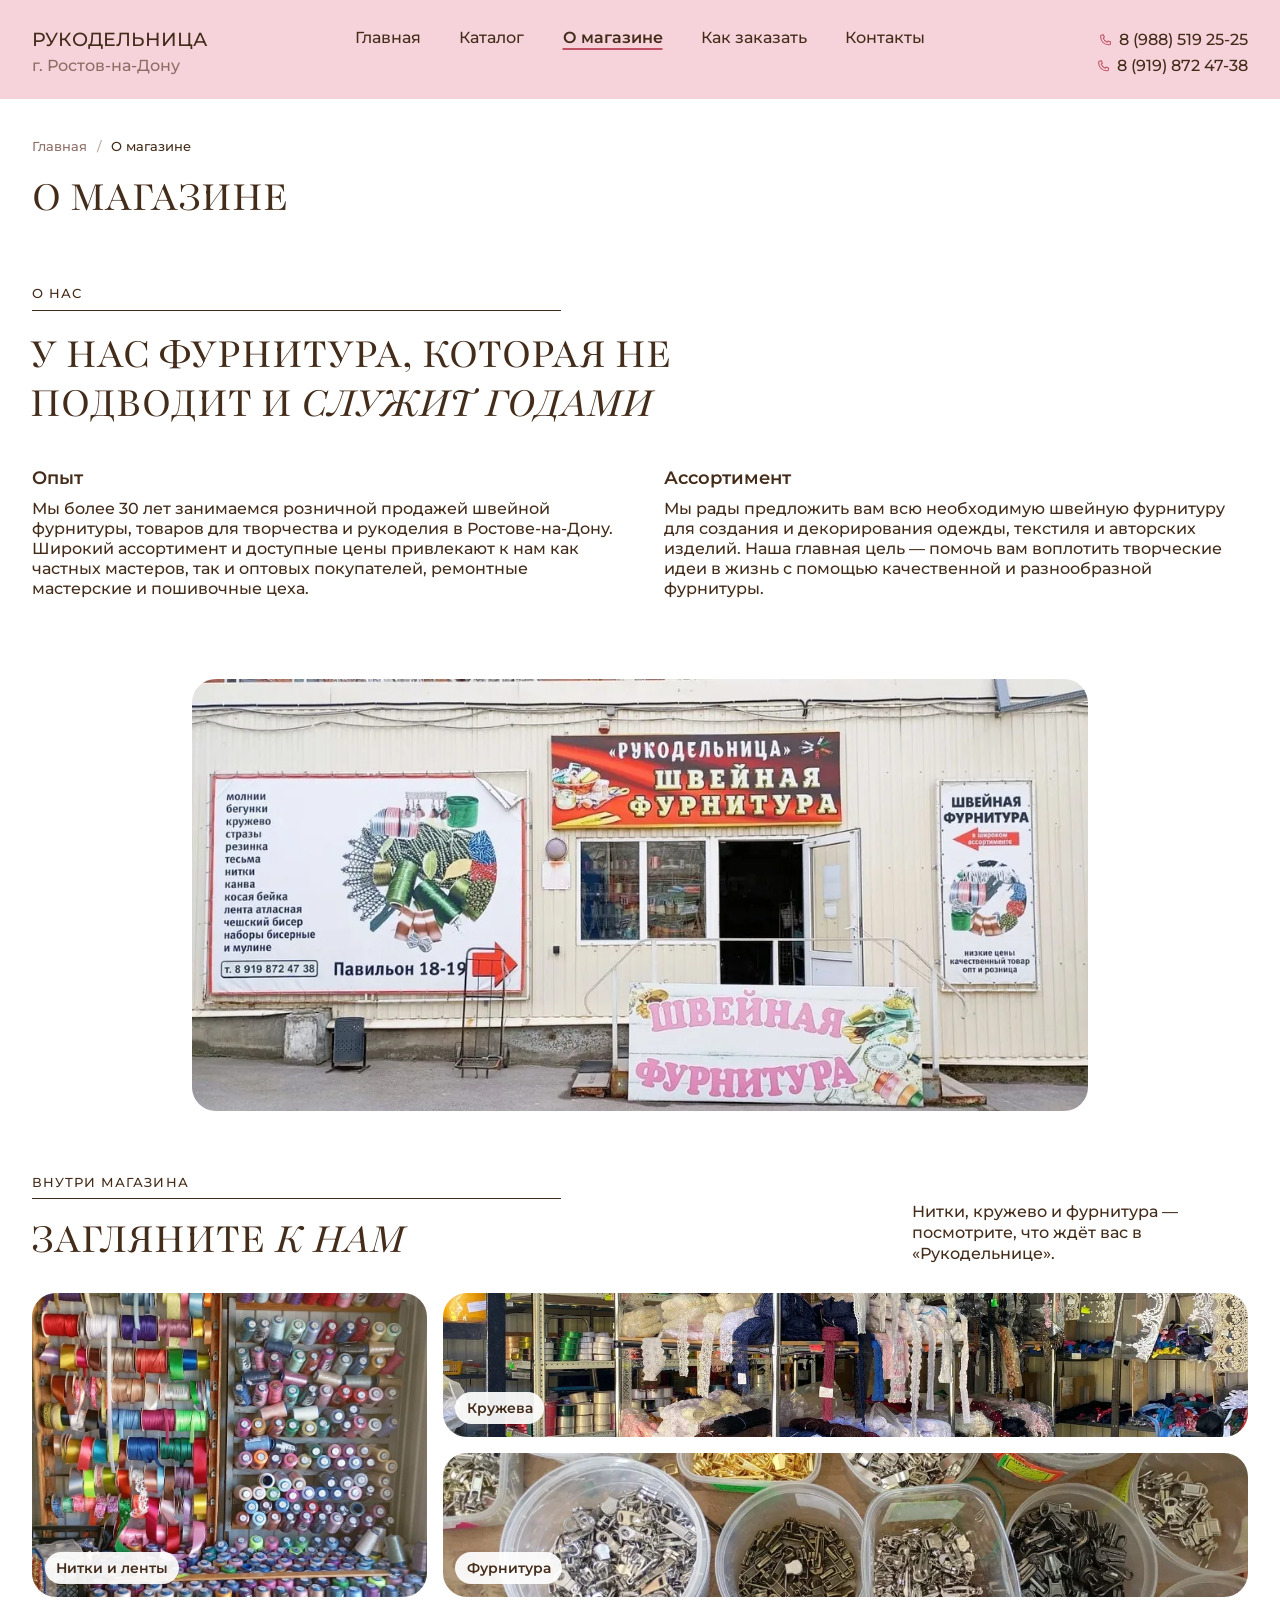
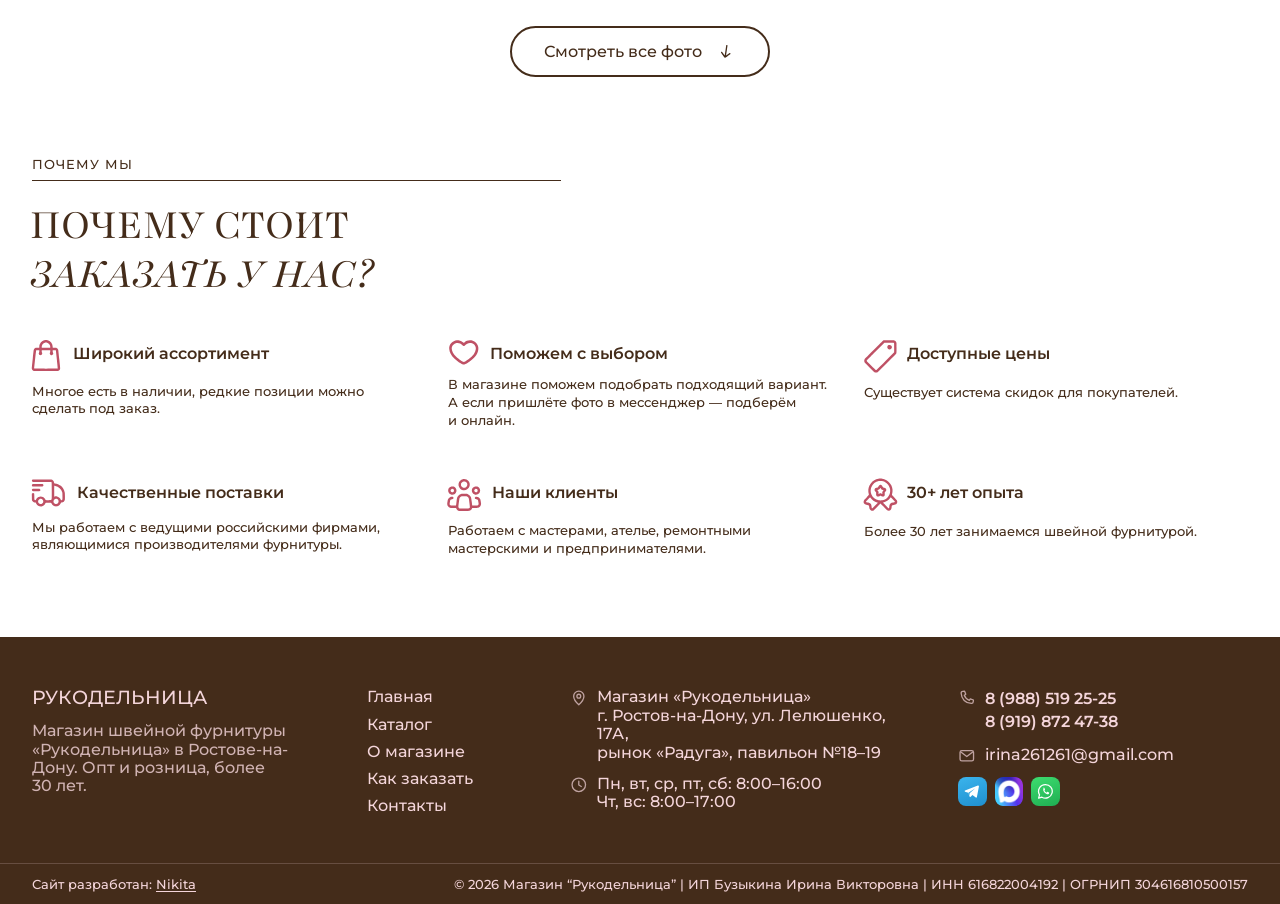
==== commit 005f36f3: "Обновить фото магазина и призывы к заказу" ====
--- a/about.html
+++ b/about.html
@@ -24,7 +24,7 @@
 <link rel="preconnect" href="https://fonts.googleapis.com">
 <link rel="preconnect" href="https://fonts.gstatic.com" crossorigin>
 <link href="https://fonts.googleapis.com/css2?family=Montserrat:wght@500;600;700&family=Playfair:ital,wght@0,400;1,400&display=swap" rel="stylesheet">
-<link rel="stylesheet" href="assets/css/style.css?v=mvgqep6i">
+  <link rel="stylesheet" href="assets/css/style.css?v=about-gallery-20261021">
 
 <script type="application/ld+json">
 {
@@ -195,6 +195,42 @@
             <img src="assets/img/shop.jpg" width="1099" height="529" loading="lazy" decoding="async" alt="Вход в магазин «Рукодельница» на рынке «Радуга» в Ростове-на-Дону">
           </picture>
         </figure>
+        <div class="store-gallery">
+          <div class="store-gallery__head">
+            <div>
+              <p class="eyebrow">Внутри магазина</p>
+              <h2 class="section-title">Загляните <em>к нам</em></h2>
+            </div>
+            <p class="store-gallery__intro">Нитки, кружево и фурнитура — посмотрите, что ждёт вас в «Рукодельнице».</p>
+          </div>
+          <div class="store-gallery__grid" id="store-gallery-photos">
+            <figure class="store-gallery__item store-gallery__item--lead">
+              <img src="assets/img/about-threads.webp" width="963" height="1280" loading="lazy" decoding="async" alt="Стеллаж с нитками и лентами в магазине">
+              <figcaption>Нитки и ленты</figcaption>
+            </figure>
+            <figure class="store-gallery__item store-gallery__item--wide">
+              <img src="assets/img/about-lace.webp" width="1280" height="960" loading="lazy" decoding="async" alt="Кружево на полках магазина">
+              <figcaption>Кружева</figcaption>
+            </figure>
+            <figure class="store-gallery__item store-gallery__item--wide">
+              <img src="assets/img/about-fasteners.webp" width="1280" height="963" loading="lazy" decoding="async" alt="Разнообразная металлическая фурнитура в магазине">
+              <figcaption>Фурнитура</figcaption>
+            </figure>
+            <figure class="store-gallery__item" hidden>
+              <img src="assets/img/about-interior.webp" width="960" height="1280" loading="lazy" decoding="async" alt="Общий вид ассортимента внутри магазина">
+              <figcaption>Ассортимент</figcaption>
+            </figure>
+            <figure class="store-gallery__item" hidden>
+              <img src="assets/img/about-trims.webp" width="800" height="602" loading="lazy" decoding="async" alt="Декоративная тесьма и кружево на витрине">
+              <figcaption>Декоративная тесьма</figcaption>
+            </figure>
+            <figure class="store-gallery__item" hidden>
+              <img src="assets/img/about-shelves.webp" width="1280" height="963" loading="lazy" decoding="async" alt="Полки с лентами, стразами и товарами для рукоделия">
+              <figcaption>Всё для творчества</figcaption>
+            </figure>
+          </div>
+          <button class="btn btn--ghost store-gallery__more" type="button" aria-controls="store-gallery-photos" aria-expanded="false"><span class="store-gallery__more-label">Смотреть все фото</span><svg class="btn__arrow" aria-hidden="true" focusable="false"><use href="#i-arrow"></use></svg></button>
+        </div>
       </div>
     </section>
 
@@ -250,24 +286,6 @@
             <p class="feature__text">Более 30 лет занимаемся <br class="br-lg">швейной фурнитурой.</p>
           </li>
         </ul>
-      </div>
-    </section>
-
-    <!-- ================= Финальный призыв ================= -->
-    <section class="finale" aria-labelledby="finale-title">
-      <div class="container">
-        <div class="finale__card">
-          <div class="finale__body">
-            <h2 class="finale__title" id="finale-title">Готовы <br><em>сделать заказ?</em></h2>
-            <p class="finale__text">Напишите в&nbsp;мессенджер или позвоните&nbsp;— соберём заказ, подтвердим наличие и&nbsp;стоимость. Или приезжайте в&nbsp;магазин «Рукодельница»: ул.&nbsp;Лелюшенко, 17А, рынок «Радуга», павильон №18–19.</p>
-          </div>
-          <div class="finale__actions">
-            <a class="chip-btn" href="https://t.me/furnityra_rostov" target="_blank" rel="noopener"><span class="app app--tg app--xs"><svg width="22" height="22" aria-hidden="true" focusable="false"><use href="#i-tg2"></use></svg></span>Telegram</a>
-            <a class="chip-btn" href="https://max.ru/" target="_blank" rel="noopener"><img class="app app--xs" src="assets/img/max-logo.png" width="40" height="40" alt="">Max</a>
-            <a class="chip-btn" href="https://wa.me/79885192525" target="_blank" rel="noopener"><span class="app app--wa app--xs"><svg width="22" height="22" aria-hidden="true" focusable="false"><use href="#i-wa"></use></svg></span>WhatsApp</a>
-            <a class="chip-btn chip-btn--outline" href="tel:+79885192525"><svg class="ico" width="22" height="22" aria-hidden="true" focusable="false"><use href="#i-call"></use></svg>8 (988) 519 25-25</a>
-          </div>
-        </div>
       </div>
     </section>
 
@@ -310,6 +328,6 @@
 <a class="call-fab" href="tel:+79885192525" aria-label="Позвонить в магазин">
   <svg viewBox="0 0 434 490" aria-hidden="true" focusable="false"><use href="#i-phone"></use></svg>
 </a>
-<script src="assets/js/main.js?v=mvgqep6i" defer></script>
+<script src="assets/js/main.js?v=about-gallery-20261021" defer></script>
 </body>
 </html>
--- a/assets/css/style.css
+++ b/assets/css/style.css
@@ -514,7 +514,7 @@
 .order__grid {
   display: grid;
   grid-template-columns: minmax(0, 1fr) minmax(0, 1.15fr);
-  align-items: center;
+  align-items: stretch;
   gap: 8rem;
 }
 .order__text { margin-top: 3.2rem; max-width: 52rem; font-size: max(2rem, 16px); line-height: 2.9rem; }
@@ -530,7 +530,7 @@
 .order__media {
   position: relative;
   overflow: hidden;
-  aspect-ratio: 16 / 10;
+  min-height: 0;
   border-radius: var(--radius);
   background: var(--pink-soft);
 }
@@ -538,48 +538,8 @@
   position: absolute; inset: 0;
   width: 100%; height: 100%;
   object-fit: cover;
-  object-position: 78% 50%;
-}
-/* переписка поверх свободной части снимка — фото «становится» мессенджером */
-.order__chat {
-  position: absolute;
-  left: 3.2rem;
-  top: 50%;
-  display: flex;
-  flex-direction: column;
-  gap: 1.2rem;
-  width: 42%;
-  transform: translateY(-50%);
-}
-.bubble {
-  position: relative;
-  padding: 1.4rem 1.8rem 2.6rem;
-  border-radius: 2rem;
-  font-size: max(1.5rem, 16px);
-  line-height: 2.1rem;
-  box-shadow: 0 .8rem 2.4rem rgba(68, 44, 26, .14);
-}
-.bubble--in { align-self: flex-start; background: var(--white); border-bottom-left-radius: .6rem; }
-.bubble--out {
-  align-self: flex-end;
-  margin-right: -2rem;
-  background: var(--brown);
-  color: var(--on-brown);
-  border-bottom-right-radius: .6rem;
-}
-.bubble__time {
-  position: absolute;
-  right: 1.6rem;
-  bottom: .8rem;
-  font-size: max(1.1rem, 13px);
-  line-height: 1;
-  opacity: .6;
-}
-/* сообщения появляются по очереди, когда блок попадает в экран */
-.js-anim .order__media .bubble { opacity: 0; transform: translateY(1.6rem) scale(.96); transition: opacity .45s ease, transform .45s cubic-bezier(.33, 1, .68, 1); }
-.js-anim .order__media.is-visible .bubble { opacity: 1; transform: none; }
-.js-anim .order__media.is-visible .bubble--in { transition-delay: .35s; }
-.js-anim .order__media.is-visible .bubble--out { transition-delay: 1.1s; }
+  object-position: 50% 50%;
+}
 
 /* --- О нас -------------------------------------------------------------- */
 .about { padding-bottom: 14rem; }
@@ -598,23 +558,31 @@
 
 .reviews__list {
   display: grid;
-  grid-template-columns: repeat(3, 46.7rem);
-  justify-content: space-between;
-  margin-top: 4.8rem;
-}
+  grid-template-columns: minmax(0, 1.25fr) minmax(30rem, .75fr);
+  grid-template-rows: repeat(2, auto);
+  align-items: start;
+  column-gap: 10rem;
+  row-gap: 4.8rem;
+  margin-top: 5.6rem;
+}
+.reviews__list > li { min-width: 0; }
+.reviews__list > li:nth-child(1) { grid-column: 2; grid-row: 1; }
+.reviews__list > li:nth-child(2) { grid-column: 2; grid-row: 2; }
+.reviews__list > li:nth-child(3) { grid-column: 1; grid-row: 1 / span 2; align-self: center; }
 .review {
   display: flex;
   flex-direction: column;
-  min-height: 41.3rem;
-  padding: 4rem;
-  border-radius: var(--radius);
-  background: var(--white);
-}
-.review__stars { display: flex; gap: 2.04rem; margin: .48rem 0 0 .46rem; line-height: 1; color: var(--pink); }
+  min-height: 0;
+  padding: 0;
+}
+.review__stars { display: none; }
 .review__stars svg { width: 2.3rem; height: 2.19rem; }
-.review__text { margin-top: 2.4rem; font-size: max(1.8rem, 16px); line-height: 2.8rem; }
+.review__text { margin-top: 0; font-size: max(1.8rem, 16px); line-height: 2.8rem; }
 .review__text br { display: none; }
-.review__author { margin-top: auto; padding-top: 2.4rem; font-size: max(1.7rem, 16px); line-height: 2.4rem; font-weight: 600; }
+.review__author { margin-top: 0; padding-top: 2.4rem; font-size: max(1.6rem, 16px); line-height: 2.2rem; font-weight: 600; }
+.review--long .review__text { position: relative; max-width: 66rem; padding-top: 5.8rem; font-family: var(--font-display); font-size: max(3rem, 20px); line-height: 3.9rem; }
+.review--long .review__text::before { content: "“"; position: absolute; top: -.8rem; left: 0; color: var(--pink); font-family: Georgia, serif; font-size: 7rem; line-height: 1; }
+.review--long .review__author { padding-top: 2.8rem; }
 
 /* --- Вопросы ------------------------------------------------------------ */
 .faq { background: var(--white); padding: 4.8rem 0 14rem; }
@@ -735,20 +703,20 @@
 /* --- Главная: не нашли нужное ------------------------------------------- */
 .help { padding-bottom: 14rem; }
 .help__card {
-  position: relative;
-  overflow: hidden;
-  min-height: 50rem;
-  padding: 8rem 8rem 8rem 8.8rem;
-  border-radius: var(--radius);
-  background-color: #f9d6dc;
-  background-image: url("../img/band-threads.jpg");
-  background-image: image-set(url("../img/band-threads.webp") type("image/webp"), url("../img/band-threads.jpg") type("image/jpeg"));
-  background-size: cover;
-  background-position: right center;
-}
+  display: grid;
+  grid-template-columns: minmax(0, 1fr) minmax(48rem, 62rem);
+  align-items: center;
+  gap: 8rem;
+  min-height: 47rem;
+  padding: 3rem 0;
+}
+.help__body { max-width: 62rem; }
 .help__card .eyebrow { border-color: rgba(68, 44, 26, .5); width: 40rem; }
 .help__text { margin-top: 2.4rem; max-width: 56rem; font-size: max(2rem, 16px); line-height: 2.9rem; }
 .help__actions { display: flex; flex-wrap: wrap; gap: 2rem; margin-top: 4rem; }
+.help__media { justify-self: end; width: 100%; max-width: 62rem; overflow: hidden; border-radius: var(--radius); aspect-ratio: 16 / 10; background: var(--pink-soft); }
+.help__media picture { display: block; width: 100%; height: 100%; }
+.help__img { width: 100%; height: 100%; object-fit: cover; object-position: center; }
 
 /* --- Финальный призыв ----------------------------------------------------- */
 .finale { padding: 14rem 0; }
@@ -846,14 +814,6 @@
   transform: rotate(var(--img-rotation, 0deg)) scaleX(var(--img-flip, 1));
 }
 .pcard:hover .pcard__img.image--slider { transform: rotate(var(--img-rotation, 0deg)) scaleX(var(--img-flip, 1)); }
-.cat.cat--grp-begunki picture { background: #fff; }
-.cat.cat--grp-begunki .cat__img {
-  box-sizing: border-box;
-  padding: 16px;
-  object-fit: contain;
-  object-position: center;
-  background: #fff;
-}
 .pcard__name {
   display: -webkit-box;
   overflow: hidden;
@@ -1126,7 +1086,24 @@
 
 /* --- О магазине ---------------------------------------------------------- */
 .about--page { padding: 8rem 0 10rem; }
-.storefront__frame { aspect-ratio: 1099 / 529; margin: 0 25.2rem 0 11.4rem; }
+.storefront__frame { aspect-ratio: 1099 / 529; width: min(100%, 112rem); margin-inline: auto; }
+.store-gallery { margin-top: 8rem; }
+.store-gallery__head { display: flex; align-items: end; justify-content: space-between; gap: 3rem; margin-bottom: 3.6rem; }
+.store-gallery__head .section-title { margin-top: 2rem; }
+.store-gallery__intro { max-width: 42rem; font-size: max(1.7rem, 16px); line-height: 2.6rem; }
+.store-gallery__grid { display: grid; grid-template-columns: repeat(3, minmax(0, 1fr)); grid-auto-rows: 21rem; gap: 2rem; }
+.store-gallery__item { position: relative; overflow: hidden; min-width: 0; border-radius: var(--radius); background: var(--pink-soft); }
+.store-gallery__item[hidden] { display: none; }
+.store-gallery__item--lead { grid-row: span 2; }
+.store-gallery__item--wide { grid-column: span 2; }
+.store-gallery__item img { width: 100%; height: 100%; object-fit: cover; transition: transform .5s ease; }
+.store-gallery__item:hover img { transform: scale(1.04); }
+.store-gallery__item figcaption { position: absolute; left: 1.6rem; bottom: 1.6rem; padding: .8rem 1.4rem; border-radius: 2rem; background: rgba(255,255,255,.92); font-size: max(1.5rem, 14px); font-weight: 600; }
+.store-gallery__more { display: flex; margin: 3.6rem auto 0; gap: 1.8rem; }
+.store-gallery__more .btn__arrow { transform: rotate(135deg); }
+.store-gallery__more:hover .btn__arrow, .store-gallery__more:focus-visible .btn__arrow { transform: translateY(.3rem) rotate(135deg); }
+.store-gallery__more[aria-expanded="true"] .btn__arrow { transform: rotate(315deg); }
+.store-gallery__more[aria-expanded="true"]:hover .btn__arrow, .store-gallery__more[aria-expanded="true"]:focus-visible .btn__arrow { transform: translateY(-.3rem) rotate(315deg); }
 .storefront + .features { padding: 10rem 0; }
 
 /* --- Как заказать -------------------------------------------------------- */
@@ -1356,7 +1333,7 @@
 /* --- ноутбуки: макет сохраняется, сетка становится резиновой -------------- */
 @media (max-width: 1400px) {
   :root { font-size: 0.5rem; }
-  .storefront__frame { margin-inline: 0; }
+  .store-gallery__grid { grid-auto-rows: 18rem; }
 
   .container { max-width: 100%; padding-inline: 4rem; }
   .decor { display: none; }
@@ -1377,9 +1354,6 @@
 
   .about__grid { grid-template-columns: repeat(2, 1fr); column-gap: 6rem; padding-left: 0; }
   .about__text { max-width: none; }
-
-  .reviews__list { grid-template-columns: repeat(3, minmax(0, 1fr)); justify-content: stretch; gap: 4rem; }
-  .review { height: auto; min-height: 34rem; }
 
   .faq__list { max-width: 100%; }
 
@@ -1470,7 +1444,7 @@
   .faq .section-head { padding-top: 9rem; }
   .reviews { padding: 6rem 0; }
   .order__grid { grid-template-columns: minmax(0, 1fr); gap: 5rem; }
-  .order__chat { width: 46%; }
+  .order__media { min-height: 45rem; }
   .discounts { padding-top: 4rem; }
   .discounts + .assortment { padding-top: 6rem; }
   .section-title { font-size: 5.6rem; line-height: 6.4rem; margin: 2.4rem 0 0; }
@@ -1484,7 +1458,9 @@
   .cats { grid-template-columns: repeat(3, minmax(0, 1fr)); }
 
 
-  .reviews__list { grid-template-columns: 1fr; }
+  .reviews__list { grid-template-columns: minmax(0, 1fr); grid-template-rows: auto; gap: 3.2rem; }
+  .reviews__list > li:nth-child(n) { grid-column: auto; grid-row: auto; }
+  .review--long .review__text { max-width: 76rem; font-size: max(2.8rem, 20px); line-height: 3.6rem; }
   .faq__list { margin-top: 5rem; }
 
   /* колонки сложились — центрировать кнопки не по чему */
@@ -1529,12 +1505,7 @@
   .reviews { padding: 5rem 0; }
   .order__text { font-size: max(1.7rem, 16px); line-height: 2.5rem; margin-top: 2.4rem; }
   .order__actions { margin-top: 3rem; }
-  .order__media { aspect-ratio: 4 / 3; border-radius: 2rem; }
-  .order__img { object-position: 72% 50%; }
-  .order__chat { left: 1.6rem; width: 60%; gap: .8rem; }
-  .bubble { padding: 1rem 1.2rem 2rem; font-size: max(1.25rem, 13px); line-height: 1.7rem; border-radius: 1.4rem; }
-  .bubble--out { margin-right: -1.2rem; }
-  .bubble__time { font-size: 1rem; right: 1.2rem; bottom: .6rem; }
+  .order__media { min-height: 32rem; border-radius: 2rem; }
   .discounts { padding-top: 3.2rem; }
   .discounts + .assortment { padding-top: 5rem; }
 
@@ -1615,10 +1586,7 @@
   .product__media { max-width: 64rem; }
   .specs { margin-top: 6rem; }
 
-  .help__card { min-height: 0; padding: 5.6rem 4.8rem; background-position: 75% center; }
-  /* снимок уходит под текст — подкладываем светлую вуаль */
-  .help__card::before { content: ""; position: absolute; inset: 0; background: linear-gradient(90deg, rgba(249, 214, 220, .92) 45%, rgba(249, 214, 220, .4)); }
-  .help__card > * { position: relative; }
+  .help__card { grid-template-columns: minmax(0, 1fr) minmax(34rem, 46rem); gap: 4.8rem; min-height: 0; padding: 2rem 0; }
 
   .site-footer__top { grid-template-columns: 1fr 1fr; }
   .site-footer__brand { grid-column: 1 / -1; }
@@ -1667,8 +1635,9 @@
   .steps, .ways__grid { grid-template-columns: minmax(0, 1fr); }
   .step, .way { padding: 2.4rem; }
 
-  .help__card { padding: 4rem 2.4rem; background-position: 70% center; }
-  .help__card::before { background: rgba(249, 214, 220, .85); }
+  .help__card { grid-template-columns: 1fr; gap: 3.2rem; padding: 0; }
+  .help__media { justify-self: stretch; max-width: none; }
+  .review--long .review__text { font-size: max(2.2rem, 18px); line-height: 3rem; }
   .help__card .eyebrow { width: 100%; }
   .help__text { font-size: max(1.7rem, 16px); line-height: 2.5rem; }
   .help__actions .btn { flex: 1 1 100%; }
@@ -1708,7 +1677,12 @@
   .order__write { padding: 2rem; }
   .order__write-label { font-size: max(1.7rem, 16px); }
   .order__apps { display: grid; grid-template-columns: minmax(0, 1fr); }
-  .storefront__frame { margin-inline: 0; }
+  .store-gallery { margin-top: 6rem; }
+  .store-gallery__head { display: block; }
+  .store-gallery__intro { margin-top: 1.6rem; }
+  .store-gallery__grid { grid-template-columns: repeat(2, minmax(0, 1fr)); grid-auto-rows: 18rem; gap: 1.2rem; }
+  .store-gallery__item--lead { grid-column: 1 / -1; grid-row: span 2; }
+  .store-gallery__item--wide { grid-column: span 1; }
   .storefront + .features { padding: 7rem 0; }
   .site-footer__top { grid-template-columns: minmax(0, 1fr); }
 }
@@ -1733,8 +1707,12 @@
 
 .omenu { position: relative; min-width: 30rem; }
 .omenu__btn { width: 100%; gap: 1.2rem; }
-.omenu__chev { width: 1.6rem; height: 1.6rem; transition: transform .25s ease; }
-.omenu__btn[aria-expanded="true"] .omenu__chev { transform: rotate(180deg); }
+.omenu__arrow { transform: rotate(135deg); }
+.omenu__btn:hover .omenu__arrow,
+.omenu__btn:focus-visible .omenu__arrow { transform: translateY(.3rem) rotate(135deg); }
+.omenu__btn[aria-expanded="true"] .omenu__arrow { transform: rotate(315deg); }
+.omenu__btn[aria-expanded="true"]:hover .omenu__arrow,
+.omenu__btn[aria-expanded="true"]:focus-visible .omenu__arrow { transform: translateY(-.3rem) rotate(315deg); }
 .omenu__list { position: absolute; z-index: 15; left: 0; right: 0; top: calc(100% + .8rem); margin: 0; padding: .8rem; list-style: none; background: var(--white); border-radius: 2.4rem; box-shadow: 0 1.6rem 4rem rgba(68, 44, 26, .18); }
 .omenu__list a { display: flex; align-items: center; gap: 1.4rem; min-height: 5.2rem; padding: 0 1.6rem; border-radius: 1.6rem; font-size: max(1.7rem, 16px); font-weight: 600; text-decoration: none; }
 .omenu__list a:hover, .omenu__list a:focus-visible { background: var(--pink-pill); }
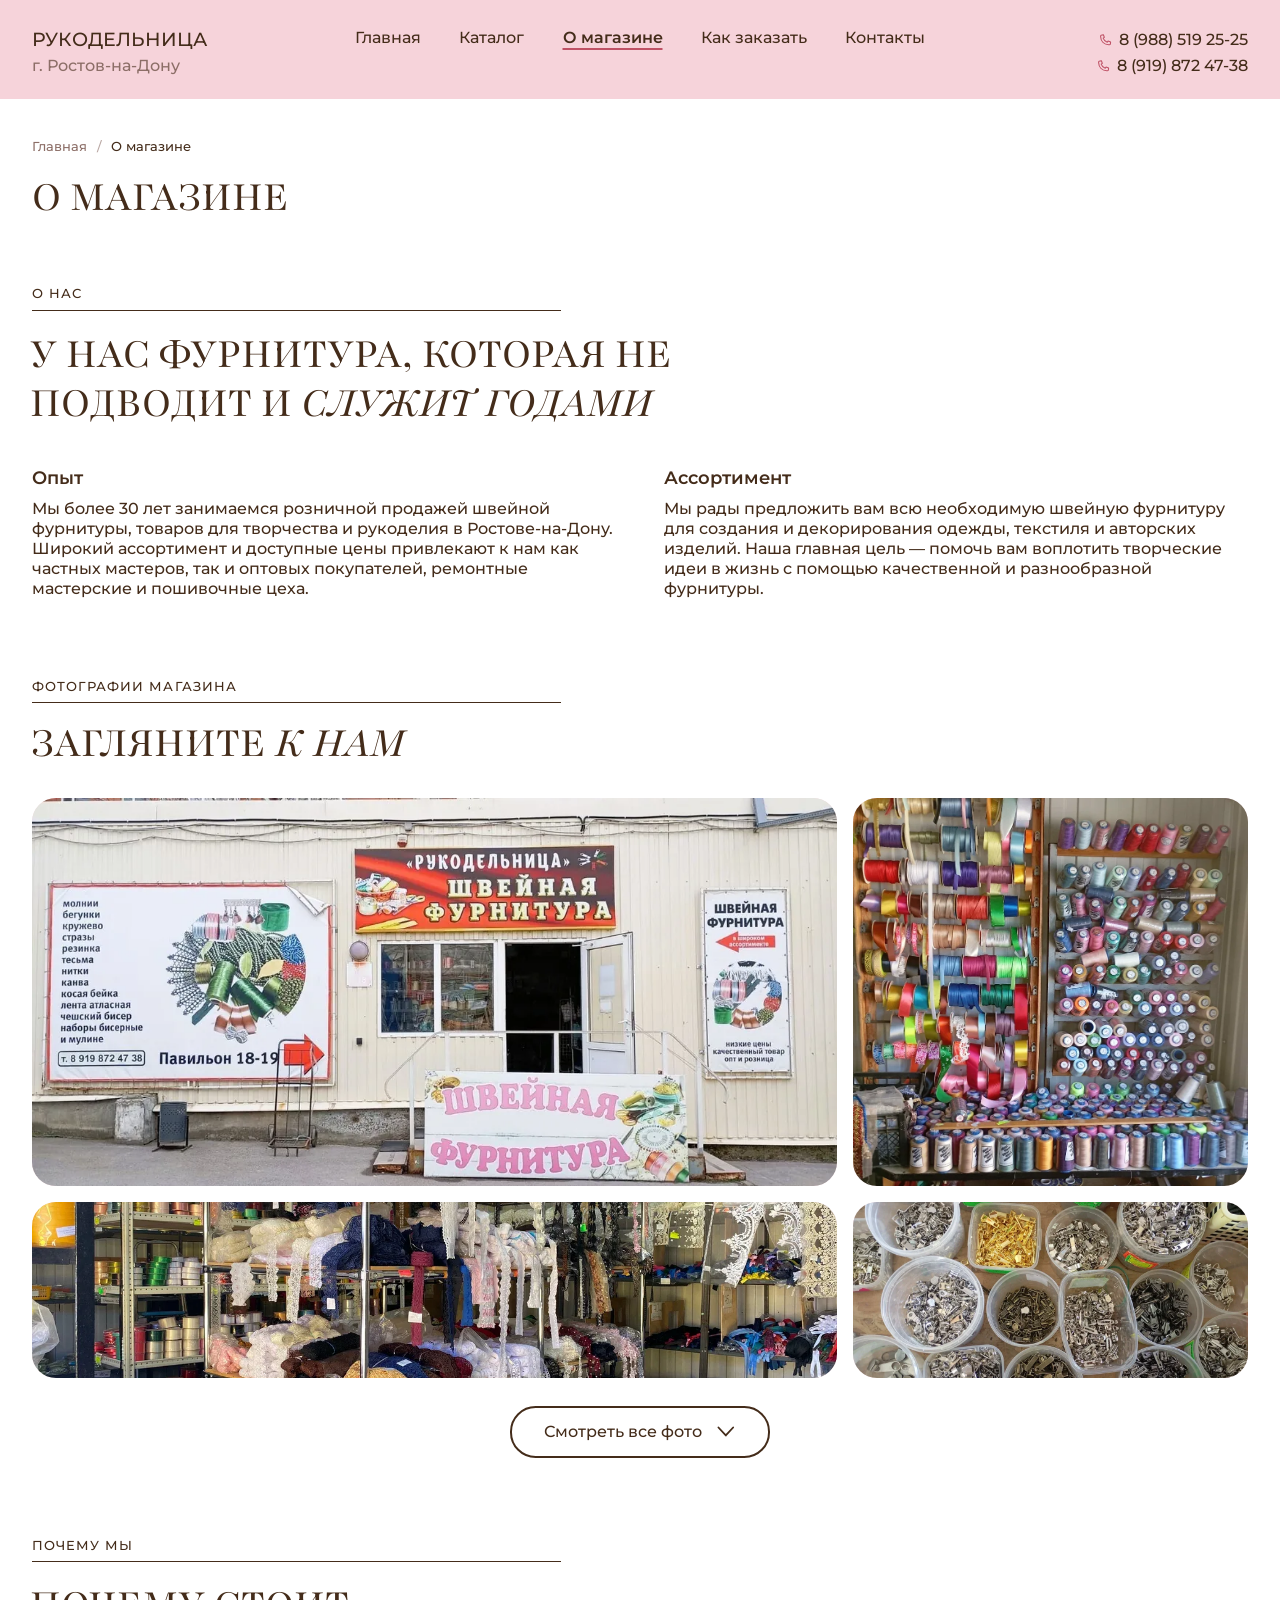
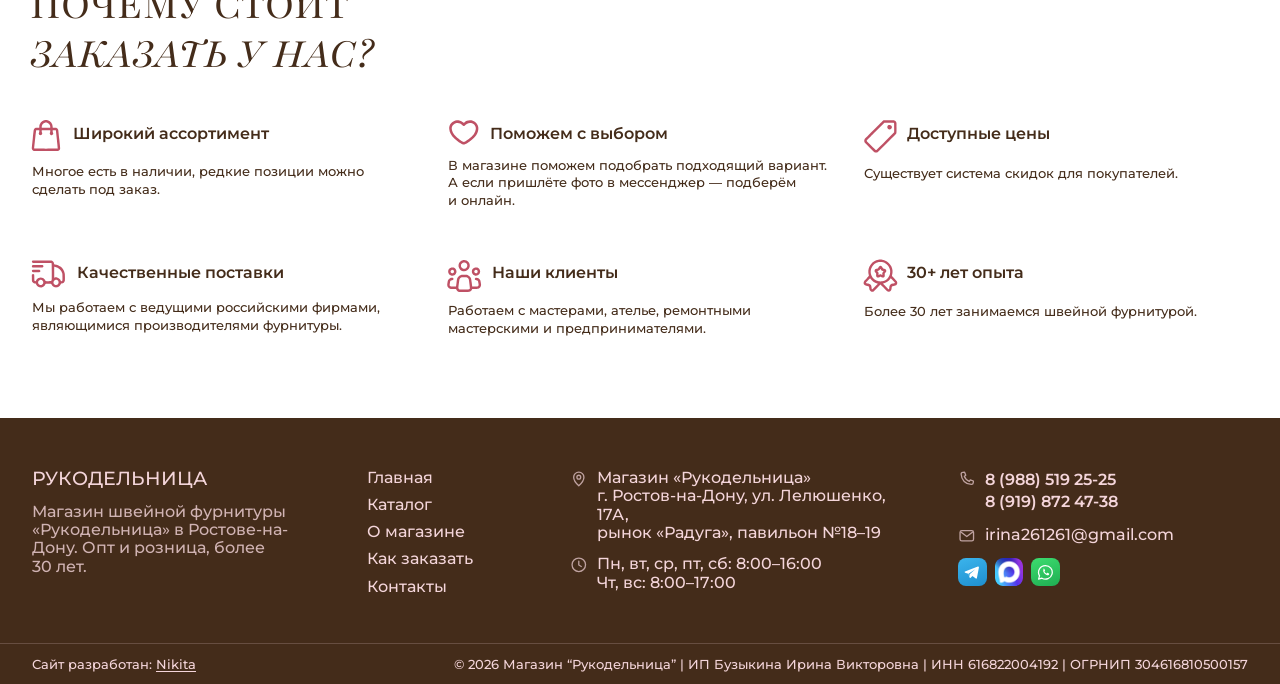
==== commit 2b16558a: "Объединить фотографии магазина и округлить стрелки раскрытия" ====
--- a/about.html
+++ b/about.html
@@ -24,7 +24,7 @@
 <link rel="preconnect" href="https://fonts.googleapis.com">
 <link rel="preconnect" href="https://fonts.gstatic.com" crossorigin>
 <link href="https://fonts.googleapis.com/css2?family=Montserrat:wght@500;600;700&family=Playfair:ital,wght@0,400;1,400&display=swap" rel="stylesheet">
-  <link rel="stylesheet" href="assets/css/style.css?v=about-gallery-20261021">
+  <link rel="stylesheet" href="assets/css/style.css?v=store-gallery-rounded-chevron-20261021">
 
 <script type="application/ld+json">
 {
@@ -187,49 +187,42 @@
     </section>
 
     <!-- ================= Фото магазина ================= -->
-    <section class="storefront" aria-label="Наш магазин">
+    <section class="storefront" aria-label="Фотографии магазина">
       <div class="container">
-        <figure class="photo storefront__frame">
-          <picture>
-            <source type="image/webp" srcset="assets/img/shop.webp">
-            <img src="assets/img/shop.jpg" width="1099" height="529" loading="lazy" decoding="async" alt="Вход в магазин «Рукодельница» на рынке «Радуга» в Ростове-на-Дону">
-          </picture>
-        </figure>
         <div class="store-gallery">
           <div class="store-gallery__head">
             <div>
-              <p class="eyebrow">Внутри магазина</p>
+              <p class="eyebrow">Фотографии магазина</p>
               <h2 class="section-title">Загляните <em>к нам</em></h2>
             </div>
-            <p class="store-gallery__intro">Нитки, кружево и фурнитура — посмотрите, что ждёт вас в «Рукодельнице».</p>
           </div>
           <div class="store-gallery__grid" id="store-gallery-photos">
-            <figure class="store-gallery__item store-gallery__item--lead">
+            <figure class="store-gallery__item store-gallery__item--main">
+              <picture>
+                <source type="image/webp" srcset="assets/img/shop.webp">
+                <img src="assets/img/shop.jpg" width="1099" height="529" loading="lazy" decoding="async" alt="Вход в магазин «Рукодельница» на рынке «Радуга» в Ростове-на-Дону">
+              </picture>
+            </figure>
+            <figure class="store-gallery__item store-gallery__item--threads">
               <img src="assets/img/about-threads.webp" width="963" height="1280" loading="lazy" decoding="async" alt="Стеллаж с нитками и лентами в магазине">
-              <figcaption>Нитки и ленты</figcaption>
-            </figure>
-            <figure class="store-gallery__item store-gallery__item--wide">
+            </figure>
+            <figure class="store-gallery__item store-gallery__item--lace">
               <img src="assets/img/about-lace.webp" width="1280" height="960" loading="lazy" decoding="async" alt="Кружево на полках магазина">
-              <figcaption>Кружева</figcaption>
-            </figure>
-            <figure class="store-gallery__item store-gallery__item--wide">
+            </figure>
+            <figure class="store-gallery__item store-gallery__item--fasteners">
               <img src="assets/img/about-fasteners.webp" width="1280" height="963" loading="lazy" decoding="async" alt="Разнообразная металлическая фурнитура в магазине">
-              <figcaption>Фурнитура</figcaption>
             </figure>
             <figure class="store-gallery__item" hidden>
               <img src="assets/img/about-interior.webp" width="960" height="1280" loading="lazy" decoding="async" alt="Общий вид ассортимента внутри магазина">
-              <figcaption>Ассортимент</figcaption>
             </figure>
             <figure class="store-gallery__item" hidden>
               <img src="assets/img/about-trims.webp" width="800" height="602" loading="lazy" decoding="async" alt="Декоративная тесьма и кружево на витрине">
-              <figcaption>Декоративная тесьма</figcaption>
             </figure>
             <figure class="store-gallery__item" hidden>
               <img src="assets/img/about-shelves.webp" width="1280" height="963" loading="lazy" decoding="async" alt="Полки с лентами, стразами и товарами для рукоделия">
-              <figcaption>Всё для творчества</figcaption>
             </figure>
           </div>
-          <button class="btn btn--ghost store-gallery__more" type="button" aria-controls="store-gallery-photos" aria-expanded="false"><span class="store-gallery__more-label">Смотреть все фото</span><svg class="btn__arrow" aria-hidden="true" focusable="false"><use href="#i-arrow"></use></svg></button>
+          <button class="btn btn--ghost store-gallery__more" type="button" aria-controls="store-gallery-photos" aria-expanded="false"><span class="store-gallery__more-label">Смотреть все фото</span><svg class="disclosure-chevron" viewBox="0 0 64 48" aria-hidden="true" focusable="false"><path d="M8 8 32 34 56 8" fill="none" stroke="currentColor" stroke-width="6" stroke-linecap="round" stroke-linejoin="round"/></svg></button>
         </div>
       </div>
     </section>
--- a/assets/css/style.css
+++ b/assets/css/style.css
@@ -214,6 +214,7 @@
   flex: none;
   transition: transform .3s cubic-bezier(.22, .61, .36, 1);
 }
+.disclosure-chevron { width: 2.45rem; height: 2.35rem; flex: none; transition: transform .3s cubic-bezier(.22, .61, .36, 1); }
 .btn--arrow { padding-right: 3.19rem; gap: 2.54rem; }
 .hero__actions .btn--ghost { padding-inline: 4.25rem; }
 /* стрелка уезжает по своему направлению */
@@ -431,9 +432,10 @@
 .cat {
   display: flex;
   flex-direction: column;
-  gap: 1.8rem;
+  align-items: center;
+  gap: .6rem;
   height: 100%;
-  padding: 1rem 1rem 2.2rem;
+  padding: .8rem .8rem 1.8rem;
   border: 1px solid var(--pink-border);
   border-radius: var(--radius);
   background: var(--white);
@@ -443,7 +445,9 @@
 }
 .cat picture {
   position: relative;
-  aspect-ratio: 4 / 3;
+  width: 100%;
+  aspect-ratio: 1;
+  margin-bottom: 1rem;
   overflow: hidden;
   border-radius: var(--radius);
   background: var(--pink-soft);
@@ -458,6 +462,7 @@
   font-size: max(2rem, 16px);
   line-height: 2.6rem;
   font-weight: 600;
+  text-align: center;
   overflow-wrap: break-word;
   transition: color .2s ease;
 }
@@ -513,10 +518,11 @@
 /* --- Как заказать ----------------------------------------------------- */
 .order__grid {
   display: grid;
-  grid-template-columns: minmax(0, 1fr) minmax(0, 1.15fr);
-  align-items: stretch;
+  grid-template-columns: minmax(0, 1.15fr) minmax(0, 1fr);
+  align-items: center;
   gap: 8rem;
 }
+.order__body { grid-column: 2; grid-row: 1; }
 .order__text { margin-top: 3.2rem; max-width: 52rem; font-size: max(2rem, 16px); line-height: 2.9rem; }
 .order__actions { display: flex; align-items: center; flex-wrap: wrap; gap: 2rem 3.2rem; margin-top: 4rem; }
 .order__alt {
@@ -528,17 +534,17 @@
 .order__alt:hover, .order__alt:focus-visible { color: var(--pink); }
 
 .order__media {
-  position: relative;
-  overflow: hidden;
+  grid-column: 1;
+  grid-row: 1;
+  width: calc(100% + max(0px, (100cqw - var(--container)) / 2));
+  margin-left: calc(-1 * max(0px, (100cqw - var(--container)) / 2));
   min-height: 0;
-  border-radius: var(--radius);
-  background: var(--pink-soft);
-}
+}
+.order__media picture { display: block; }
 .order__img {
-  position: absolute; inset: 0;
-  width: 100%; height: 100%;
-  object-fit: cover;
-  object-position: 50% 50%;
+  display: block;
+  width: 100%;
+  height: auto;
 }
 
 /* --- О нас -------------------------------------------------------------- */
@@ -608,7 +614,7 @@
   list-style: none;
 }
 .faq__q::-webkit-details-marker { display: none; }
-.faq__q svg { width: 2rem; height: 1.5rem; margin-top: .2rem; flex: none; transition: transform .3s ease; }
+.faq__q .disclosure-chevron { width: 2rem; height: 1.5rem; margin-top: .2rem; }
 .faq__item[open] .faq__q svg { transform: rotate(180deg); }
 .faq__a { padding: 0 8rem 2.8rem 0; font-size: max(1.7rem, 16px); line-height: 2.7rem; }
 
@@ -680,7 +686,7 @@
 }
 
 /* --- Главная: онлайн или в магазине ------------------------------------- */
-.order { padding-bottom: 14rem; }
+.order { container-type: inline-size; padding-bottom: 14rem; }
 .ways-mini { display: grid; gap: 2.8rem; margin-top: 4rem; }
 .way-mini { display: flex; align-items: flex-start; gap: 2rem; }
 .way-mini__icon {
@@ -866,7 +872,7 @@
   cursor: pointer;
 }
 .filter__head::-webkit-details-marker { display: none; }
-.filter__head svg { flex: none; width: 1.3rem; height: 1rem; transition: transform .3s ease; }
+.filter__head .disclosure-chevron { width: 1.6rem; height: 1.2rem; }
 .filter[open] .filter__head svg { transform: rotate(180deg); }
 .filter__body { display: grid; gap: 1.1rem; max-height: 28rem; overflow: auto; padding: 0 .4rem 1.8rem 0; }
 .filter__range { grid-template-columns: 1fr 1fr; gap: 1rem; }
@@ -1010,7 +1016,9 @@
 .order-pick { margin-top: 3.2rem; }
 .order-pick > summary { list-style: none; cursor: pointer; }
 .order-pick > summary::-webkit-details-marker { display: none; }
-.order-pick[open] > summary .btn__arrow { transform: rotate(90deg); }
+.order-pick > summary:hover .disclosure-chevron, .order-pick > summary:focus-visible .disclosure-chevron { transform: translateY(.3rem); }
+.order-pick[open] > summary .disclosure-chevron { transform: rotate(180deg); }
+.order-pick[open] > summary:hover .disclosure-chevron, .order-pick[open] > summary:focus-visible .disclosure-chevron { transform: translateY(-.3rem) rotate(180deg); }
 .order-pick__panel { display: flex; flex-wrap: wrap; align-items: center; gap: 1.2rem; margin-top: 1.6rem; padding: 1.6rem 2rem; border-radius: 2.4rem; background: var(--pink-pill); width: fit-content; }
 .order-pick__label { margin-right: .4rem; font-size: max(1.7rem, 16px); font-weight: 600; }
 .product__note { margin-top: 1.6rem; font-size: max(1.4rem, 13px); line-height: 2rem; color: var(--muted); }
@@ -1086,24 +1094,22 @@
 
 /* --- О магазине ---------------------------------------------------------- */
 .about--page { padding: 8rem 0 10rem; }
-.storefront__frame { aspect-ratio: 1099 / 529; width: min(100%, 112rem); margin-inline: auto; }
-.store-gallery { margin-top: 8rem; }
-.store-gallery__head { display: flex; align-items: end; justify-content: space-between; gap: 3rem; margin-bottom: 3.6rem; }
+.store-gallery { margin-top: 0; }
+.store-gallery__head { margin-bottom: 3.6rem; }
 .store-gallery__head .section-title { margin-top: 2rem; }
-.store-gallery__intro { max-width: 42rem; font-size: max(1.7rem, 16px); line-height: 2.6rem; }
-.store-gallery__grid { display: grid; grid-template-columns: repeat(3, minmax(0, 1fr)); grid-auto-rows: 21rem; gap: 2rem; }
+.store-gallery__grid { display: grid; grid-template-columns: repeat(3, minmax(0, 1fr)); grid-template-rows: auto 25rem; grid-auto-rows: 22rem; gap: 2rem; }
 .store-gallery__item { position: relative; overflow: hidden; min-width: 0; border-radius: var(--radius); background: var(--pink-soft); }
 .store-gallery__item[hidden] { display: none; }
-.store-gallery__item--lead { grid-row: span 2; }
-.store-gallery__item--wide { grid-column: span 2; }
-.store-gallery__item img { width: 100%; height: 100%; object-fit: cover; transition: transform .5s ease; }
-.store-gallery__item:hover img { transform: scale(1.04); }
-.store-gallery__item figcaption { position: absolute; left: 1.6rem; bottom: 1.6rem; padding: .8rem 1.4rem; border-radius: 2rem; background: rgba(255,255,255,.92); font-size: max(1.5rem, 14px); font-weight: 600; }
+.store-gallery__item--main { grid-column: span 2; aspect-ratio: 1099 / 529; }
+.store-gallery__item--main picture { display: block; width: 100%; height: 100%; }
+.store-gallery__item--lace { grid-column: span 2; }
+.store-gallery__item img { position: absolute; inset: 0; display: block; width: 100%; height: 100%; object-fit: cover; transition: transform .5s ease; }
+.store-gallery__item--main img { object-fit: contain; }
+.store-gallery__item:not(.store-gallery__item--main):hover img { transform: scale(1.04); }
 .store-gallery__more { display: flex; margin: 3.6rem auto 0; gap: 1.8rem; }
-.store-gallery__more .btn__arrow { transform: rotate(135deg); }
-.store-gallery__more:hover .btn__arrow, .store-gallery__more:focus-visible .btn__arrow { transform: translateY(.3rem) rotate(135deg); }
-.store-gallery__more[aria-expanded="true"] .btn__arrow { transform: rotate(315deg); }
-.store-gallery__more[aria-expanded="true"]:hover .btn__arrow, .store-gallery__more[aria-expanded="true"]:focus-visible .btn__arrow { transform: translateY(-.3rem) rotate(315deg); }
+.store-gallery__more:hover .disclosure-chevron, .store-gallery__more:focus-visible .disclosure-chevron { transform: translateY(.3rem); }
+.store-gallery__more[aria-expanded="true"] .disclosure-chevron { transform: rotate(180deg); }
+.store-gallery__more[aria-expanded="true"]:hover .disclosure-chevron, .store-gallery__more[aria-expanded="true"]:focus-visible .disclosure-chevron { transform: translateY(-.3rem) rotate(180deg); }
 .storefront + .features { padding: 10rem 0; }
 
 /* --- Как заказать -------------------------------------------------------- */
@@ -1333,9 +1339,10 @@
 /* --- ноутбуки: макет сохраняется, сетка становится резиновой -------------- */
 @media (max-width: 1400px) {
   :root { font-size: 0.5rem; }
-  .store-gallery__grid { grid-auto-rows: 18rem; }
+  .store-gallery__grid { grid-template-rows: auto 22rem; grid-auto-rows: 18rem; }
 
   .container { max-width: 100%; padding-inline: 4rem; }
+  .order__media { width: calc(100% + 4rem); margin-left: -4rem; }
   .decor { display: none; }
 
   .site-header__inner { padding-inline: 4rem; }
@@ -1444,7 +1451,7 @@
   .faq .section-head { padding-top: 9rem; }
   .reviews { padding: 6rem 0; }
   .order__grid { grid-template-columns: minmax(0, 1fr); gap: 5rem; }
-  .order__media { min-height: 45rem; }
+  .order__body, .order__media { grid-column: 1; grid-row: auto; }
   .discounts { padding-top: 4rem; }
   .discounts + .assortment { padding-top: 6rem; }
   .section-title { font-size: 5.6rem; line-height: 6.4rem; margin: 2.4rem 0 0; }
@@ -1505,7 +1512,7 @@
   .reviews { padding: 5rem 0; }
   .order__text { font-size: max(1.7rem, 16px); line-height: 2.5rem; margin-top: 2.4rem; }
   .order__actions { margin-top: 3rem; }
-  .order__media { min-height: 32rem; border-radius: 2rem; }
+  .order__media { min-height: 0; }
   .discounts { padding-top: 3.2rem; }
   .discounts + .assortment { padding-top: 5rem; }
 
@@ -1677,12 +1684,10 @@
   .order__write { padding: 2rem; }
   .order__write-label { font-size: max(1.7rem, 16px); }
   .order__apps { display: grid; grid-template-columns: minmax(0, 1fr); }
-  .store-gallery { margin-top: 6rem; }
-  .store-gallery__head { display: block; }
-  .store-gallery__intro { margin-top: 1.6rem; }
-  .store-gallery__grid { grid-template-columns: repeat(2, minmax(0, 1fr)); grid-auto-rows: 18rem; gap: 1.2rem; }
-  .store-gallery__item--lead { grid-column: 1 / -1; grid-row: span 2; }
-  .store-gallery__item--wide { grid-column: span 1; }
+  .store-gallery__grid { grid-template-columns: repeat(2, minmax(0, 1fr)); grid-template-rows: auto; grid-auto-rows: 18rem; gap: 1.2rem; }
+  .store-gallery__item--main { grid-column: 1 / -1; }
+  .store-gallery__item--lace { grid-column: span 1; }
+  .store-gallery__item--fasteners, .store-gallery__item:last-child { grid-column: 1 / -1; }
   .storefront + .features { padding: 7rem 0; }
   .site-footer__top { grid-template-columns: minmax(0, 1fr); }
 }
@@ -1707,12 +1712,12 @@
 
 .omenu { position: relative; min-width: 30rem; }
 .omenu__btn { width: 100%; gap: 1.2rem; }
-.omenu__arrow { transform: rotate(135deg); }
+.omenu__arrow { width: 2.45rem; height: 2.35rem; flex: none; transition: transform .3s cubic-bezier(.22, .61, .36, 1); }
 .omenu__btn:hover .omenu__arrow,
-.omenu__btn:focus-visible .omenu__arrow { transform: translateY(.3rem) rotate(135deg); }
-.omenu__btn[aria-expanded="true"] .omenu__arrow { transform: rotate(315deg); }
+.omenu__btn:focus-visible .omenu__arrow { transform: translateY(.3rem); }
+.omenu__btn[aria-expanded="true"] .omenu__arrow { transform: rotate(180deg); }
 .omenu__btn[aria-expanded="true"]:hover .omenu__arrow,
-.omenu__btn[aria-expanded="true"]:focus-visible .omenu__arrow { transform: translateY(-.3rem) rotate(315deg); }
+.omenu__btn[aria-expanded="true"]:focus-visible .omenu__arrow { transform: translateY(-.3rem) rotate(180deg); }
 .omenu__list { position: absolute; z-index: 15; left: 0; right: 0; top: calc(100% + .8rem); margin: 0; padding: .8rem; list-style: none; background: var(--white); border-radius: 2.4rem; box-shadow: 0 1.6rem 4rem rgba(68, 44, 26, .18); }
 .omenu__list a { display: flex; align-items: center; gap: 1.4rem; min-height: 5.2rem; padding: 0 1.6rem; border-radius: 1.6rem; font-size: max(1.7rem, 16px); font-weight: 600; text-decoration: none; }
 .omenu__list a:hover, .omenu__list a:focus-visible { background: var(--pink-pill); }
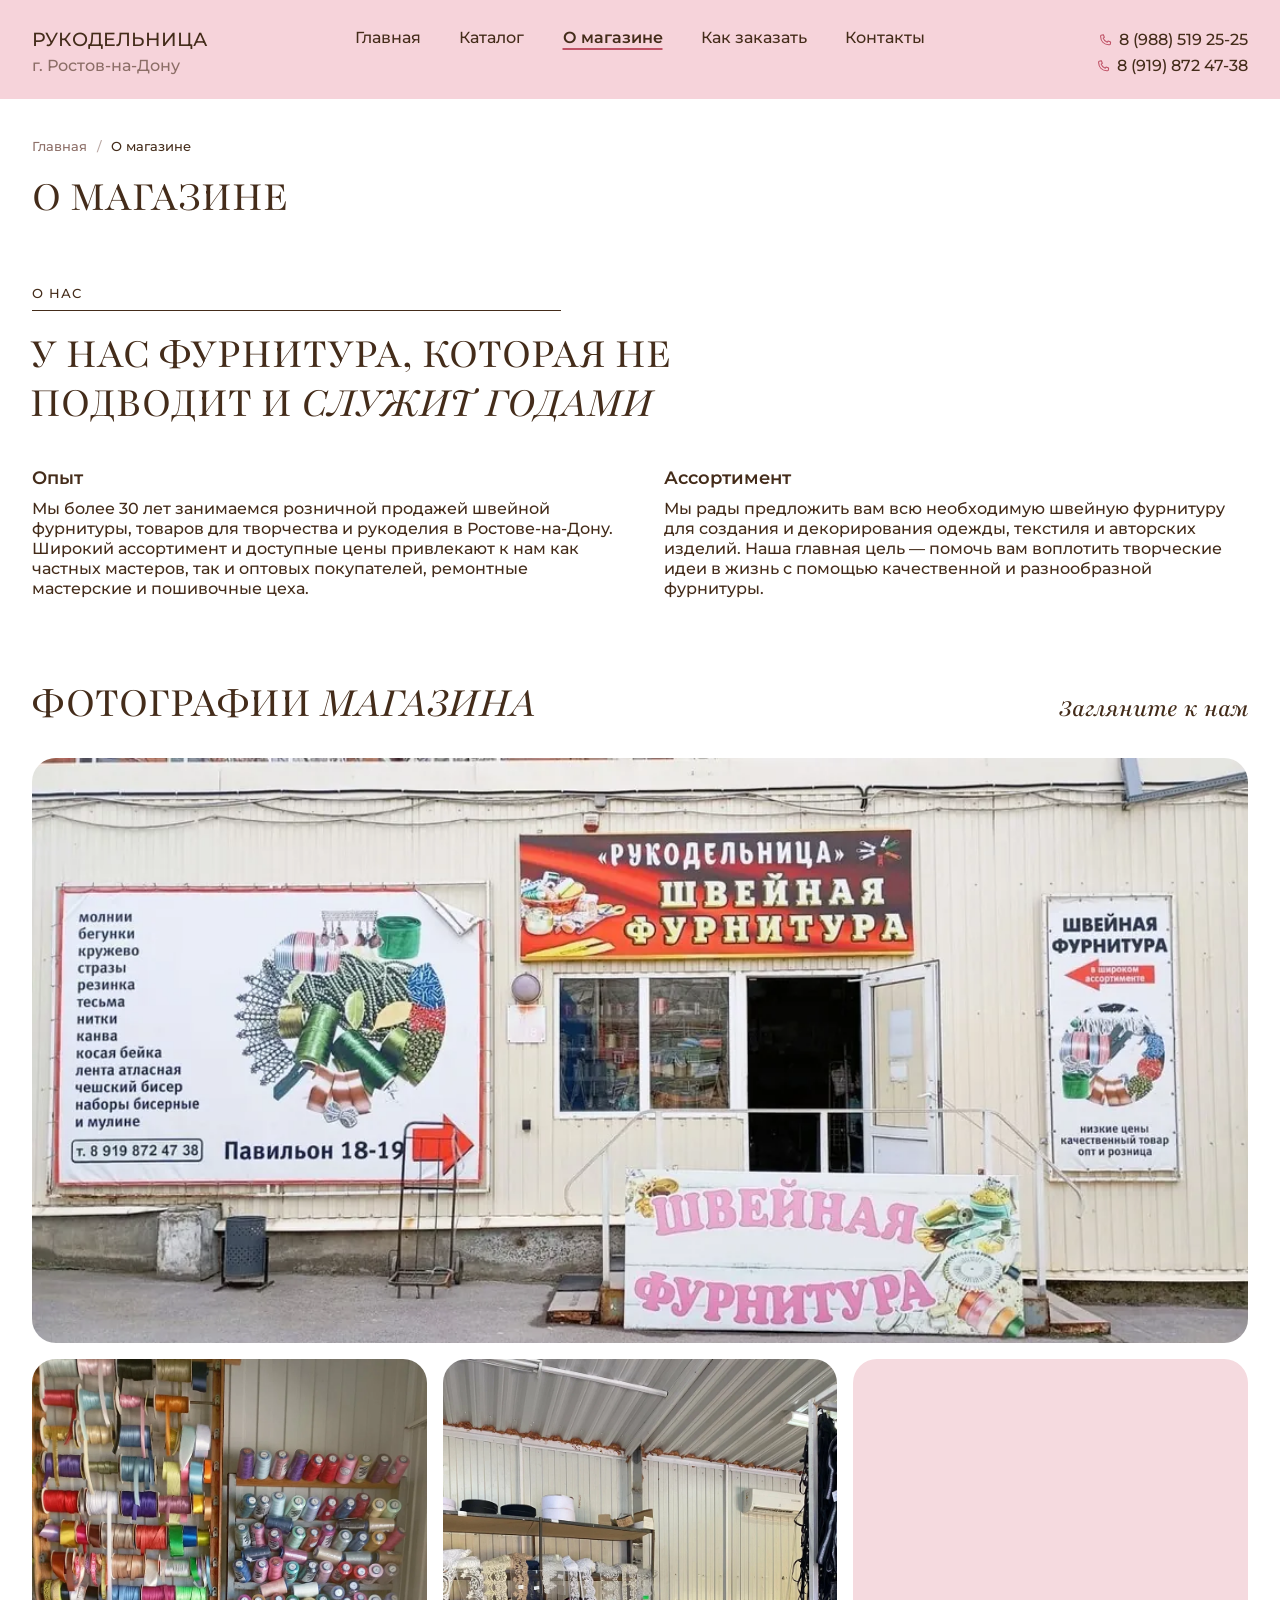
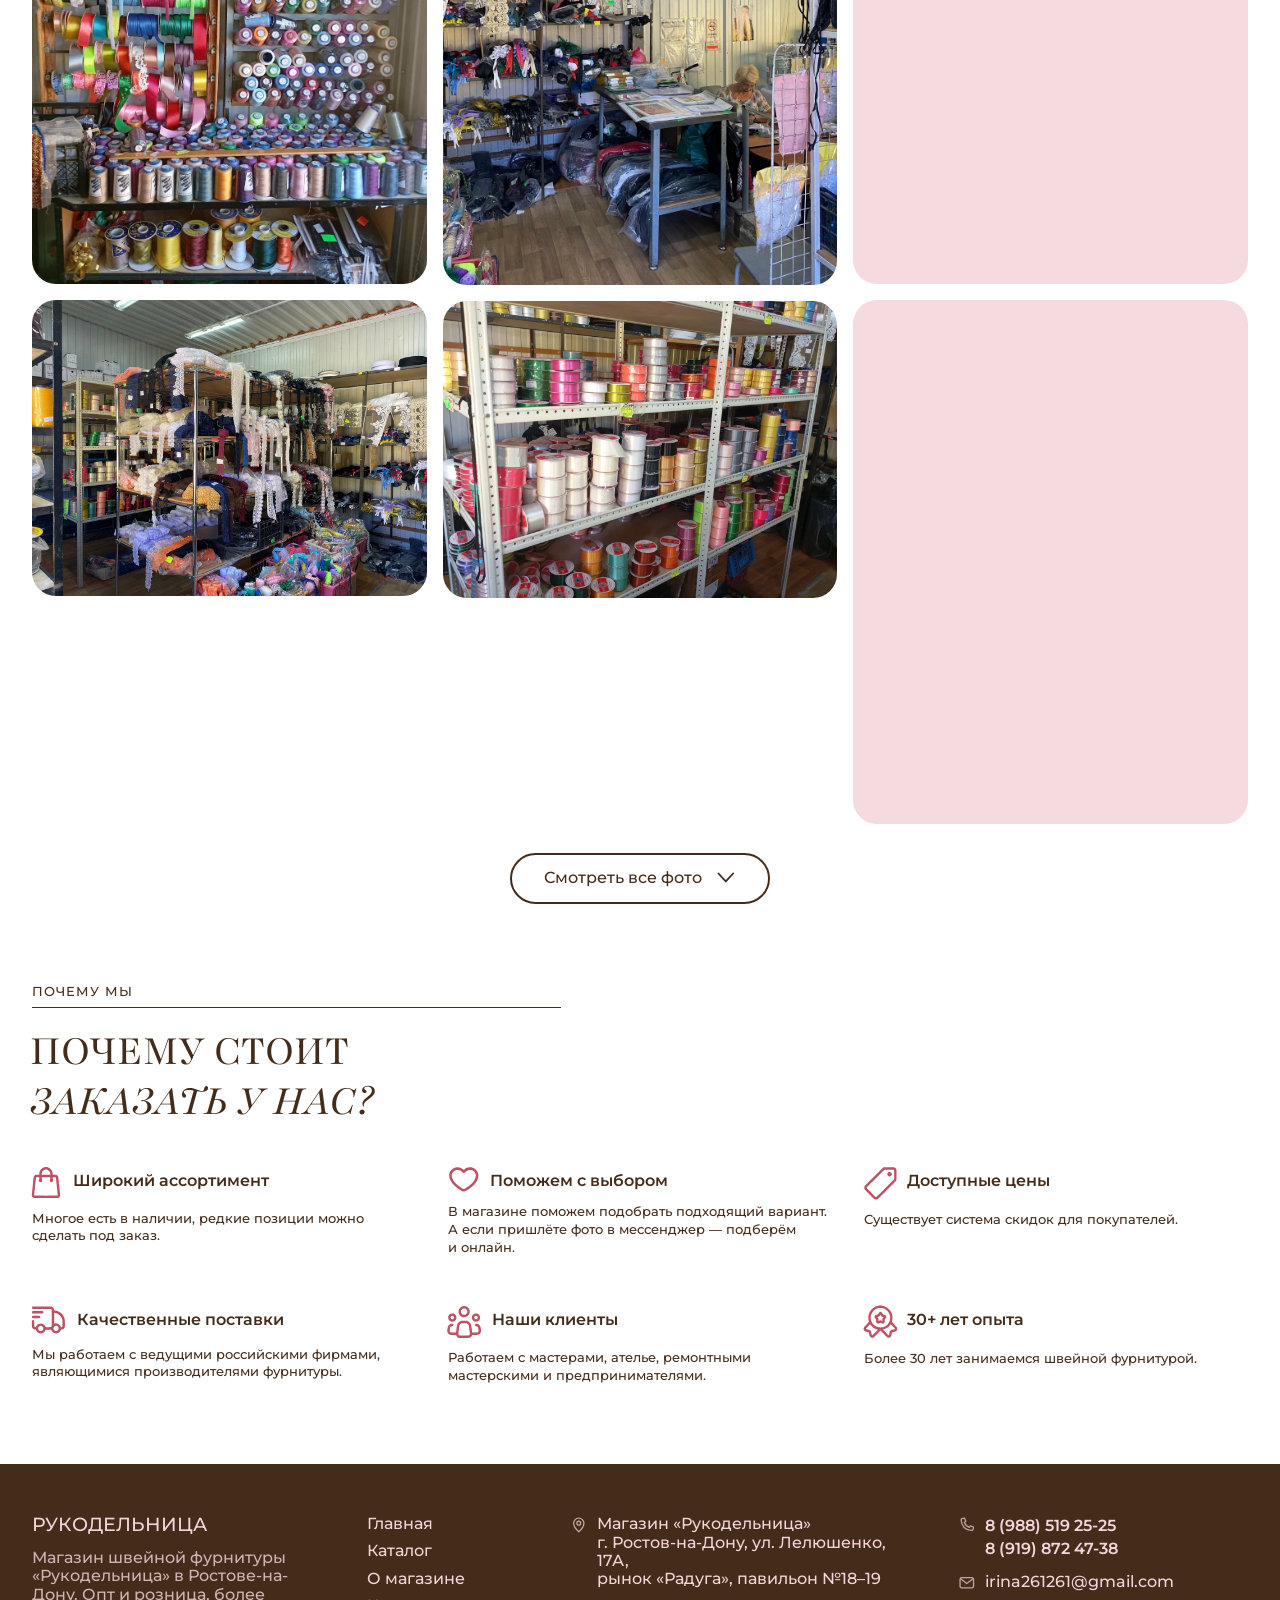
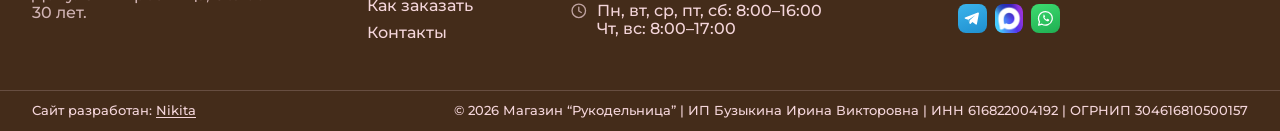
==== commit 0646b619: "Дополнить галерею магазина всеми фотографиями" ====
--- a/about.html
+++ b/about.html
@@ -24,7 +24,7 @@
 <link rel="preconnect" href="https://fonts.googleapis.com">
 <link rel="preconnect" href="https://fonts.gstatic.com" crossorigin>
 <link href="https://fonts.googleapis.com/css2?family=Montserrat:wght@500;600;700&family=Playfair:ital,wght@0,400;1,400&display=swap" rel="stylesheet">
-  <link rel="stylesheet" href="assets/css/style.css?v=store-gallery-rounded-chevron-20261021">
+  <link rel="stylesheet" href="assets/css/style.css?v=store-gallery-complete-20261021">
 
 <script type="application/ld+json">
 {
@@ -191,10 +191,8 @@
       <div class="container">
         <div class="store-gallery">
           <div class="store-gallery__head">
-            <div>
-              <p class="eyebrow">Фотографии магазина</p>
-              <h2 class="section-title">Загляните <em>к нам</em></h2>
-            </div>
+            <h2 class="section-title">Фотографии <em>магазина</em></h2>
+            <p class="store-gallery__intro">Загляните к нам</p>
           </div>
           <div class="store-gallery__grid" id="store-gallery-photos">
             <figure class="store-gallery__item store-gallery__item--main">
@@ -203,24 +201,44 @@
                 <img src="assets/img/shop.jpg" width="1099" height="529" loading="lazy" decoding="async" alt="Вход в магазин «Рукодельница» на рынке «Радуга» в Ростове-на-Дону">
               </picture>
             </figure>
-            <figure class="store-gallery__item store-gallery__item--threads">
-              <img src="assets/img/about-threads.webp" width="963" height="1280" loading="lazy" decoding="async" alt="Стеллаж с нитками и лентами в магазине">
-            </figure>
-            <figure class="store-gallery__item store-gallery__item--lace">
-              <img src="assets/img/about-lace.webp" width="1280" height="960" loading="lazy" decoding="async" alt="Кружево на полках магазина">
-            </figure>
-            <figure class="store-gallery__item store-gallery__item--fasteners">
-              <img src="assets/img/about-fasteners.webp" width="1280" height="963" loading="lazy" decoding="async" alt="Разнообразная металлическая фурнитура в магазине">
-            </figure>
-            <figure class="store-gallery__item" hidden>
-              <img src="assets/img/about-interior.webp" width="960" height="1280" loading="lazy" decoding="async" alt="Общий вид ассортимента внутри магазина">
-            </figure>
-            <figure class="store-gallery__item" hidden>
-              <img src="assets/img/about-trims.webp" width="800" height="602" loading="lazy" decoding="async" alt="Декоративная тесьма и кружево на витрине">
-            </figure>
-            <figure class="store-gallery__item" hidden>
-              <img src="assets/img/about-shelves.webp" width="1280" height="963" loading="lazy" decoding="async" alt="Полки с лентами, стразами и товарами для рукоделия">
-            </figure>
+            <div class="store-gallery__interiors">
+              <figure class="store-gallery__item">
+                <img src="assets/img/about-threads.webp" width="963" height="1280" loading="lazy" decoding="async" alt="Стеллаж с нитками и лентами в магазине">
+              </figure>
+              <figure class="store-gallery__item">
+                <img src="assets/img/about-lace.webp" width="1280" height="960" loading="lazy" decoding="async" alt="Кружево на полках магазина">
+              </figure>
+              <figure class="store-gallery__item">
+                <img src="assets/img/about-counter.webp" width="960" height="1280" loading="lazy" decoding="async" alt="Прилавок и стеллажи магазина">
+              </figure>
+              <figure class="store-gallery__item">
+                <img src="assets/img/about-ribbon-shelves.webp" width="1280" height="964" loading="lazy" decoding="async" alt="Полки с разноцветными лентами">
+              </figure>
+              <figure class="store-gallery__item">
+                <img src="assets/img/about-buttons.webp" width="963" height="1280" loading="lazy" decoding="async" alt="Контейнеры с пуговицами и фурнитурой">
+              </figure>
+              <figure class="store-gallery__item">
+                <img src="assets/img/about-lace-display.webp" width="602" height="800" loading="lazy" decoding="async" alt="Кружево на витрине магазина">
+              </figure>
+              <figure class="store-gallery__item" hidden>
+                <img src="assets/img/about-fasteners.webp" width="1280" height="963" loading="lazy" decoding="async" alt="Разнообразная металлическая фурнитура в магазине">
+              </figure>
+              <figure class="store-gallery__item" hidden>
+                <img src="assets/img/about-interior.webp" width="960" height="1280" loading="lazy" decoding="async" alt="Общий вид ассортимента внутри магазина">
+              </figure>
+              <figure class="store-gallery__item" hidden>
+                <img src="assets/img/about-trims.webp" width="800" height="602" loading="lazy" decoding="async" alt="Декоративная тесьма и кружево на витрине">
+              </figure>
+              <figure class="store-gallery__item" hidden>
+                <img src="assets/img/about-shelves.webp" width="1280" height="963" loading="lazy" decoding="async" alt="Полки с лентами, стразами и товарами для рукоделия">
+              </figure>
+              <figure class="store-gallery__item" hidden>
+                <img src="assets/img/about-trim-shelves.webp" width="1280" height="963" loading="lazy" decoding="async" alt="Деревянные полки с декоративной тесьмой">
+              </figure>
+              <figure class="store-gallery__item" hidden>
+                <img src="assets/img/about-cords.webp" width="1280" height="964" loading="lazy" decoding="async" alt="Декоративные шнуры и товары для рукоделия">
+              </figure>
+            </div>
           </div>
           <button class="btn btn--ghost store-gallery__more" type="button" aria-controls="store-gallery-photos" aria-expanded="false"><span class="store-gallery__more-label">Смотреть все фото</span><svg class="disclosure-chevron" viewBox="0 0 64 48" aria-hidden="true" focusable="false"><path d="M8 8 32 34 56 8" fill="none" stroke="currentColor" stroke-width="6" stroke-linecap="round" stroke-linejoin="round"/></svg></button>
         </div>
--- a/assets/css/style.css
+++ b/assets/css/style.css
@@ -518,11 +518,11 @@
 /* --- Как заказать ----------------------------------------------------- */
 .order__grid {
   display: grid;
-  grid-template-columns: minmax(0, 1.15fr) minmax(0, 1fr);
+  grid-template-columns: minmax(0, 1fr) minmax(0, 1.15fr);
   align-items: center;
   gap: 8rem;
 }
-.order__body { grid-column: 2; grid-row: 1; }
+.order__body { grid-column: 1; grid-row: 1; }
 .order__text { margin-top: 3.2rem; max-width: 52rem; font-size: max(2rem, 16px); line-height: 2.9rem; }
 .order__actions { display: flex; align-items: center; flex-wrap: wrap; gap: 2rem 3.2rem; margin-top: 4rem; }
 .order__alt {
@@ -534,17 +534,20 @@
 .order__alt:hover, .order__alt:focus-visible { color: var(--pink); }
 
 .order__media {
-  grid-column: 1;
+  grid-column: 2;
   grid-row: 1;
   width: calc(100% + max(0px, (100cqw - var(--container)) / 2));
-  margin-left: calc(-1 * max(0px, (100cqw - var(--container)) / 2));
+  margin-right: calc(-1 * max(0px, (100cqw - var(--container)) / 2));
+  align-self: stretch;
   min-height: 0;
 }
-.order__media picture { display: block; }
+.order__media picture { display: block; width: 100%; height: 100%; }
 .order__img {
   display: block;
   width: 100%;
-  height: auto;
+  height: 100%;
+  object-fit: cover;
+  object-position: center;
 }
 
 /* --- О нас -------------------------------------------------------------- */
@@ -820,6 +823,11 @@
   transform: rotate(var(--img-rotation, 0deg)) scaleX(var(--img-flip, 1));
 }
 .pcard:hover .pcard__img.image--slider { transform: rotate(var(--img-rotation, 0deg)) scaleX(var(--img-flip, 1)); }
+.pcard__img.image--slider-new,
+.product__img.image--slider-new { padding: 0; object-fit: cover; object-position: center 54%; }
+.catalog-preview { padding: 8rem 0 12rem; }
+.catalog-preview__head { display: flex; align-items: flex-end; justify-content: space-between; flex-wrap: wrap; gap: 2rem; }
+.catalog-preview__head .section-title { margin: 2rem 0 0; }
 .pcard__name {
   display: -webkit-box;
   overflow: hidden;
@@ -1095,17 +1103,16 @@
 /* --- О магазине ---------------------------------------------------------- */
 .about--page { padding: 8rem 0 10rem; }
 .store-gallery { margin-top: 0; }
-.store-gallery__head { margin-bottom: 3.6rem; }
-.store-gallery__head .section-title { margin-top: 2rem; }
-.store-gallery__grid { display: grid; grid-template-columns: repeat(3, minmax(0, 1fr)); grid-template-rows: auto 25rem; grid-auto-rows: 22rem; gap: 2rem; }
-.store-gallery__item { position: relative; overflow: hidden; min-width: 0; border-radius: var(--radius); background: var(--pink-soft); }
+.store-gallery__head { display: grid; grid-template-columns: minmax(0, 1fr) minmax(20rem, .5fr); align-items: end; gap: 3rem; margin-bottom: 3.6rem; }
+.store-gallery__head .section-title { margin: 0; }
+.store-gallery__intro { margin: 0 0 .7rem; font-family: var(--font-display); font-size: 3.2rem; font-style: italic; line-height: 1.15; text-align: right; }
+.store-gallery__item { min-width: 0; margin: 0; overflow: hidden; border-radius: var(--radius); background: var(--pink-soft); }
 .store-gallery__item[hidden] { display: none; }
-.store-gallery__item--main { grid-column: span 2; aspect-ratio: 1099 / 529; }
-.store-gallery__item--main picture { display: block; width: 100%; height: 100%; }
-.store-gallery__item--lace { grid-column: span 2; }
-.store-gallery__item img { position: absolute; inset: 0; display: block; width: 100%; height: 100%; object-fit: cover; transition: transform .5s ease; }
-.store-gallery__item--main img { object-fit: contain; }
-.store-gallery__item:not(.store-gallery__item--main):hover img { transform: scale(1.04); }
+.store-gallery__item--main { margin-bottom: 2rem; }
+.store-gallery__item picture { display: block; }
+.store-gallery__item img { display: block; width: 100%; height: auto; }
+.store-gallery__interiors { columns: 3; column-gap: 2rem; }
+.store-gallery__interiors .store-gallery__item { break-inside: avoid; margin-bottom: 2rem; }
 .store-gallery__more { display: flex; margin: 3.6rem auto 0; gap: 1.8rem; }
 .store-gallery__more:hover .disclosure-chevron, .store-gallery__more:focus-visible .disclosure-chevron { transform: translateY(.3rem); }
 .store-gallery__more[aria-expanded="true"] .disclosure-chevron { transform: rotate(180deg); }
@@ -1339,10 +1346,9 @@
 /* --- ноутбуки: макет сохраняется, сетка становится резиновой -------------- */
 @media (max-width: 1400px) {
   :root { font-size: 0.5rem; }
-  .store-gallery__grid { grid-template-rows: auto 22rem; grid-auto-rows: 18rem; }
 
   .container { max-width: 100%; padding-inline: 4rem; }
-  .order__media { width: calc(100% + 4rem); margin-left: -4rem; }
+  .order__media { width: calc(100% + 4rem); margin-right: -4rem; }
   .decor { display: none; }
 
   .site-header__inner { padding-inline: 4rem; }
@@ -1452,6 +1458,7 @@
   .reviews { padding: 6rem 0; }
   .order__grid { grid-template-columns: minmax(0, 1fr); gap: 5rem; }
   .order__body, .order__media { grid-column: 1; grid-row: auto; }
+  .order__media { width: 100%; margin-right: 0; aspect-ratio: 16 / 10; }
   .discounts { padding-top: 4rem; }
   .discounts + .assortment { padding-top: 6rem; }
   .section-title { font-size: 5.6rem; line-height: 6.4rem; margin: 2.4rem 0 0; }
@@ -1684,15 +1691,17 @@
   .order__write { padding: 2rem; }
   .order__write-label { font-size: max(1.7rem, 16px); }
   .order__apps { display: grid; grid-template-columns: minmax(0, 1fr); }
-  .store-gallery__grid { grid-template-columns: repeat(2, minmax(0, 1fr)); grid-template-rows: auto; grid-auto-rows: 18rem; gap: 1.2rem; }
-  .store-gallery__item--main { grid-column: 1 / -1; }
-  .store-gallery__item--lace { grid-column: span 1; }
-  .store-gallery__item--fasteners, .store-gallery__item:last-child { grid-column: 1 / -1; }
+  .store-gallery__head { grid-template-columns: minmax(0, 1fr); gap: 1.5rem; }
+  .store-gallery__intro { text-align: left; }
+  .store-gallery__interiors { columns: 2; column-gap: 1.2rem; }
+  .store-gallery__item--main, .store-gallery__interiors .store-gallery__item { margin-bottom: 1.2rem; }
   .storefront + .features { padding: 7rem 0; }
   .site-footer__top { grid-template-columns: minmax(0, 1fr); }
 }
 
 @media (max-width: 640px) {
+  .store-gallery__interiors { columns: 1; }
+  .store-gallery__intro { font-size: 2.8rem; }
   .finale__actions { grid-template-columns: minmax(0, 1fr); }
   .review__text { font-size: max(1.6rem, 16px); line-height: 2.5rem; }
 }
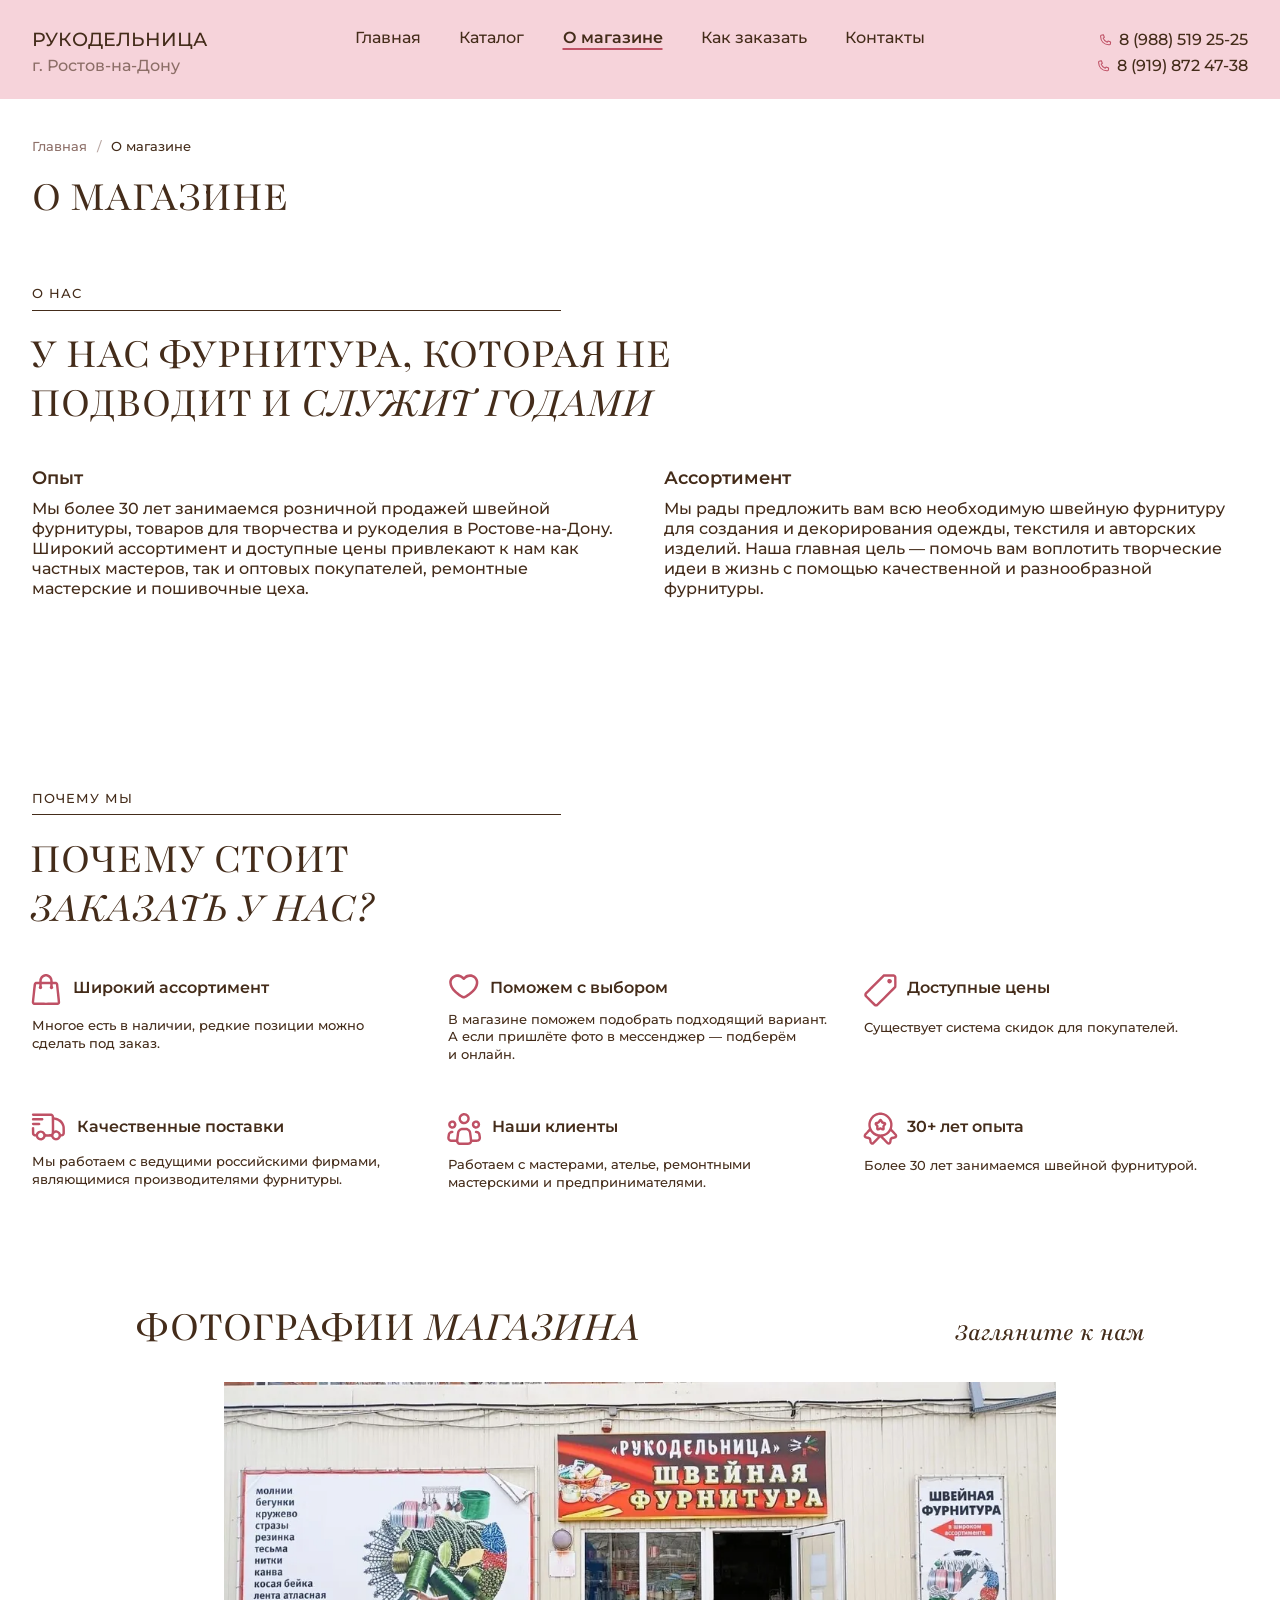
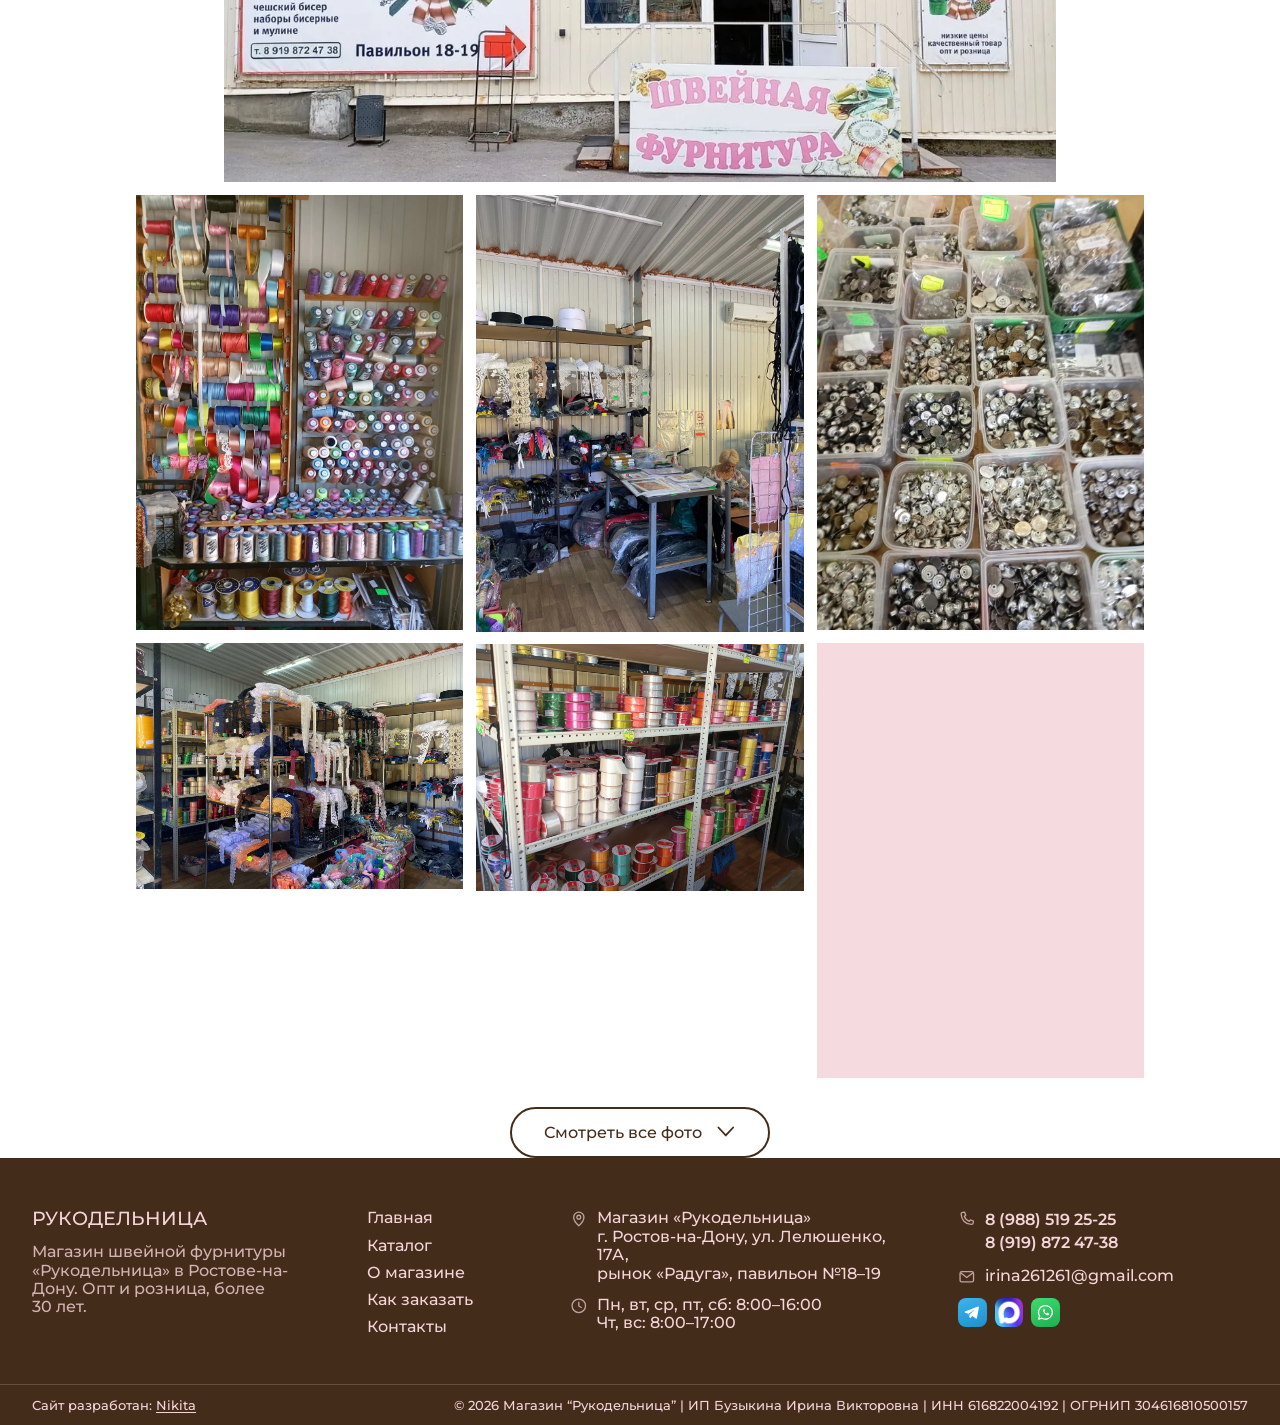
==== commit 9dfd7524: "Исправить порядок блоков о магазине" ====
--- a/about.html
+++ b/about.html
@@ -186,6 +186,21 @@
       </div>
     </section>
 
+    <!-- ================= Преимущества ================= -->
+    <section class="features" id="features">
+      <div class="container">
+        <div class="section-head"><p class="eyebrow">Почему мы</p><h2 class="section-title">Почему стоит <br><em>заказать у нас?</em></h2></div>
+        <ul class="features__grid">
+          <li class="feature"><div class="feature__head"><span class="feature__icon feature__icon--bag"><svg viewBox="0 0 440 440" aria-hidden="true"><use href="#i-bag"></use></svg></span><h3 class="feature__title">Широкий ассортимент</h3></div><p class="feature__text">Многое есть в наличии, редкие <br class="br-lg">позиции можно сделать под заказ.</p></li>
+          <li class="feature"><div class="feature__head"><span class="feature__icon feature__icon--heart"><svg viewBox="0 0 440 360" aria-hidden="true"><use href="#i-heart"></use></svg></span><h3 class="feature__title">Поможем с выбором</h3></div><p class="feature__text">В магазине поможем подобрать подходящий вариант. А&nbsp;если пришлёте фото в&nbsp;мессенджер&nbsp;— подберём и&nbsp;онлайн.</p></li>
+          <li class="feature"><div class="feature__head"><span class="feature__icon feature__icon--tag"><svg viewBox="0 0 460 460" aria-hidden="true"><use href="#i-tag"></use></svg></span><h3 class="feature__title">Доступные цены</h3></div><p class="feature__text">Существует система скидок <br class="br-lg">для покупателей.</p></li>
+          <li class="feature"><div class="feature__head"><span class="feature__icon feature__icon--truck"><svg viewBox="0 0 480 400" aria-hidden="true"><use href="#i-truck"></use></svg></span><h3 class="feature__title">Качественные поставки</h3></div><p class="feature__text">Мы работаем с ведущими российскими <br class="br-lg">фирмами, являющимися <br class="br-lg">производителями фурнитуры.</p></li>
+          <li class="feature"><div class="feature__head"><span class="feature__icon feature__icon--people"><svg viewBox="0 0 480 440" aria-hidden="true"><use href="#i-people"></use></svg></span><h3 class="feature__title">Наши клиенты</h3></div><p class="feature__text">Работаем с мастерами, ателье, <br class="br-lg">ремонтными мастерскими <br class="br-lg">и предпринимателями.</p></li>
+          <li class="feature"><div class="feature__head"><span class="feature__icon feature__icon--badge"><svg viewBox="0 0 460 450" aria-hidden="true"><use href="#i-badge"></use></svg></span><h3 class="feature__title">30+ лет опыта</h3></div><p class="feature__text">Более 30 лет занимаемся <br class="br-lg">швейной фурнитурой.</p></li>
+        </ul>
+      </div>
+    </section>
+
     <!-- ================= Фото магазина ================= -->
     <section class="storefront" aria-label="Фотографии магазина">
       <div class="container">
@@ -244,62 +259,6 @@
         </div>
       </div>
     </section>
-
-    <!-- ================= Преимущества ================= -->
-    <section class="features" id="features">
-      <div class="container">
-        <div class="section-head">
-          <p class="eyebrow">Почему мы</p>
-          <h2 class="section-title">Почему стоит <br><em>заказать у нас?</em></h2>
-        </div>
-
-        <ul class="features__grid">
-          <li class="feature">
-            <div class="feature__head">
-              <span class="feature__icon feature__icon--bag"><svg viewBox="0 0 440 440" aria-hidden="true"><use href="#i-bag"></use></svg></span>
-              <h3 class="feature__title">Широкий ассортимент</h3>
-            </div>
-            <p class="feature__text">Многое есть в наличии, редкие <br class="br-lg">позиции можно сделать под заказ.</p>
-          </li>
-          <li class="feature">
-            <div class="feature__head">
-              <span class="feature__icon feature__icon--heart"><svg viewBox="0 0 440 360" aria-hidden="true"><use href="#i-heart"></use></svg></span>
-              <h3 class="feature__title">Поможем с выбором</h3>
-            </div>
-            <p class="feature__text">В магазине поможем подобрать подходящий вариант. А&nbsp;если пришлёте фото в&nbsp;мессенджер&nbsp;— подберём и&nbsp;онлайн.</p>
-          </li>
-          <li class="feature">
-            <div class="feature__head">
-              <span class="feature__icon feature__icon--tag"><svg viewBox="0 0 460 460" aria-hidden="true"><use href="#i-tag"></use></svg></span>
-              <h3 class="feature__title">Доступные цены</h3>
-            </div>
-            <p class="feature__text">Существует система скидок <br class="br-lg">для покупателей.</p>
-          </li>
-          <li class="feature">
-            <div class="feature__head">
-              <span class="feature__icon feature__icon--truck"><svg viewBox="0 0 480 400" aria-hidden="true"><use href="#i-truck"></use></svg></span>
-              <h3 class="feature__title">Качественные поставки</h3>
-            </div>
-            <p class="feature__text">Мы работаем с ведущими российскими <br class="br-lg">фирмами, являющимися <br class="br-lg">производителями фурнитуры.</p>
-          </li>
-          <li class="feature">
-            <div class="feature__head">
-              <span class="feature__icon feature__icon--people"><svg viewBox="0 0 480 440" aria-hidden="true"><use href="#i-people"></use></svg></span>
-              <h3 class="feature__title">Наши клиенты</h3>
-            </div>
-            <p class="feature__text">Работаем с мастерами, ателье, <br class="br-lg">ремонтными мастерскими <br class="br-lg">и предпринимателями.</p>
-          </li>
-          <li class="feature">
-            <div class="feature__head">
-              <span class="feature__icon feature__icon--badge"><svg viewBox="0 0 460 450" aria-hidden="true"><use href="#i-badge"></use></svg></span>
-              <h3 class="feature__title">30+ лет опыта</h3>
-            </div>
-            <p class="feature__text">Более 30 лет занимаемся <br class="br-lg">швейной фурнитурой.</p>
-          </li>
-        </ul>
-      </div>
-    </section>
-
 
   </main>
 
--- a/assets/css/style.css
+++ b/assets/css/style.css
@@ -723,7 +723,7 @@
 .help__card .eyebrow { border-color: rgba(68, 44, 26, .5); width: 40rem; }
 .help__text { margin-top: 2.4rem; max-width: 56rem; font-size: max(2rem, 16px); line-height: 2.9rem; }
 .help__actions { display: flex; flex-wrap: wrap; gap: 2rem; margin-top: 4rem; }
-.help__media { justify-self: end; width: 100%; max-width: 62rem; overflow: hidden; border-radius: var(--radius); aspect-ratio: 16 / 10; background: var(--pink-soft); }
+.help__media { justify-self: end; width: 100%; max-width: 68rem; overflow: hidden; border-radius: 0; aspect-ratio: 4 / 3; background: var(--pink-soft); }
 .help__media picture { display: block; width: 100%; height: 100%; }
 .help__img { width: 100%; height: 100%; object-fit: cover; object-position: center; }
 
@@ -751,6 +751,12 @@
 .finale__title em { font-style: italic; }
 .finale__text { margin-top: 2.4rem; max-width: 72rem; font-size: max(1.8rem, 16px); line-height: 2.7rem; opacity: .85; }
 .finale__actions { display: grid; grid-template-columns: repeat(2, minmax(0, 1fr)); gap: 1.4rem; width: 48rem; }
+.page-home .finale { padding: 9rem 0; background: var(--pink-soft); }
+.page-home .finale__card { padding: 0; border-radius: 0; background: transparent; color: var(--brown); }
+.page-home .finale .chip-btn { background: var(--white); color: var(--brown); }
+.page-home .finale .chip-btn:hover, .page-home .finale .chip-btn:focus-visible { background: var(--brown); color: var(--on-brown); }
+.page-home .finale .chip-btn--outline { background: transparent; color: var(--brown); box-shadow: inset 0 0 0 1.5px var(--brown); }
+.page-home .finale .chip-btn--outline:hover, .page-home .finale .chip-btn--outline:focus-visible { background: transparent; color: var(--brown); box-shadow: inset 0 0 0 1.5px var(--brown); }
 
 /* --- Каталог: подборки --------------------------------------------------- */
 .chip-link {
@@ -824,7 +830,9 @@
 }
 .pcard:hover .pcard__img.image--slider { transform: rotate(var(--img-rotation, 0deg)) scaleX(var(--img-flip, 1)); }
 .pcard__img.image--slider-new,
-.product__img.image--slider-new { padding: 0; object-fit: cover; object-position: center 54%; }
+.product__img.image--slider-new { padding: 1.6rem; object-fit: contain; object-position: center; }
+.pcard__img.image--slider-37,
+.product__img.image--slider-37 { padding: .8rem; }
 .catalog-preview { padding: 8rem 0 12rem; }
 .catalog-preview__head { display: flex; align-items: flex-end; justify-content: space-between; flex-wrap: wrap; gap: 2rem; }
 .catalog-preview__head .section-title { margin: 2rem 0 0; }
@@ -1102,17 +1110,17 @@
 
 /* --- О магазине ---------------------------------------------------------- */
 .about--page { padding: 8rem 0 10rem; }
-.store-gallery { margin-top: 0; }
+.store-gallery { max-width: 126rem; margin: 0 auto; }
 .store-gallery__head { display: grid; grid-template-columns: minmax(0, 1fr) minmax(20rem, .5fr); align-items: end; gap: 3rem; margin-bottom: 3.6rem; }
 .store-gallery__head .section-title { margin: 0; }
 .store-gallery__intro { margin: 0 0 .7rem; font-family: var(--font-display); font-size: 3.2rem; font-style: italic; line-height: 1.15; text-align: right; }
-.store-gallery__item { min-width: 0; margin: 0; overflow: hidden; border-radius: var(--radius); background: var(--pink-soft); }
+.store-gallery__item { min-width: 0; margin: 0; overflow: hidden; border-radius: 0; background: var(--pink-soft); }
 .store-gallery__item[hidden] { display: none; }
-.store-gallery__item--main { margin-bottom: 2rem; }
+.store-gallery__item--main { max-width: 104rem; margin: 0 auto 1.6rem; }
 .store-gallery__item picture { display: block; }
 .store-gallery__item img { display: block; width: 100%; height: auto; }
-.store-gallery__interiors { columns: 3; column-gap: 2rem; }
-.store-gallery__interiors .store-gallery__item { break-inside: avoid; margin-bottom: 2rem; }
+.store-gallery__interiors { columns: 3; column-gap: 1.6rem; }
+.store-gallery__interiors .store-gallery__item { break-inside: avoid; margin-bottom: 1.6rem; }
 .store-gallery__more { display: flex; margin: 3.6rem auto 0; gap: 1.8rem; }
 .store-gallery__more:hover .disclosure-chevron, .store-gallery__more:focus-visible .disclosure-chevron { transform: translateY(.3rem); }
 .store-gallery__more[aria-expanded="true"] .disclosure-chevron { transform: rotate(180deg); }
@@ -1120,7 +1128,7 @@
 .storefront + .features { padding: 10rem 0; }
 
 /* --- Как заказать -------------------------------------------------------- */
-.steps-sec { padding: 8rem 0 12rem; }
+.steps-sec { padding: 8rem 0 12rem; background: var(--pink-soft); }
 .steps {
   display: grid;
   grid-template-columns: repeat(4, minmax(0, 1fr));
@@ -1129,7 +1137,7 @@
   padding: 0;
   list-style: none;
 }
-.step { position: relative; padding: 3.2rem; border-radius: var(--radius); background: var(--pink-pill); }
+.step { position: relative; padding: 3.2rem 2.4rem; }
 /* пунктир между шагами — как строчка шва */
 .step:not(:last-child)::after {
   content: "";
@@ -1277,7 +1285,11 @@
 .ph svg { width: 28%; height: 28%; opacity: .5; }
 
 /* --- Фото без пунктирной рамки ------------------------------------------ */
-.photo { position: relative; overflow: hidden; border-radius: var(--radius); background: var(--pink-soft); }
+.photo { position: relative; overflow: hidden; border-radius: 0; background: var(--pink-soft); }
+
+/* На информационных страницах фотографии выводятся без скругления. */
+.help__media, .store-gallery__item, .cpage__photo, .cpage__map { border-radius: 0; }
+
 .photo img, .photo iframe { display: block; width: 100%; height: 100%; object-fit: cover; border: 0; }
 
 /* --- Подвал: контакты с иконками ---------------------------------------- */
